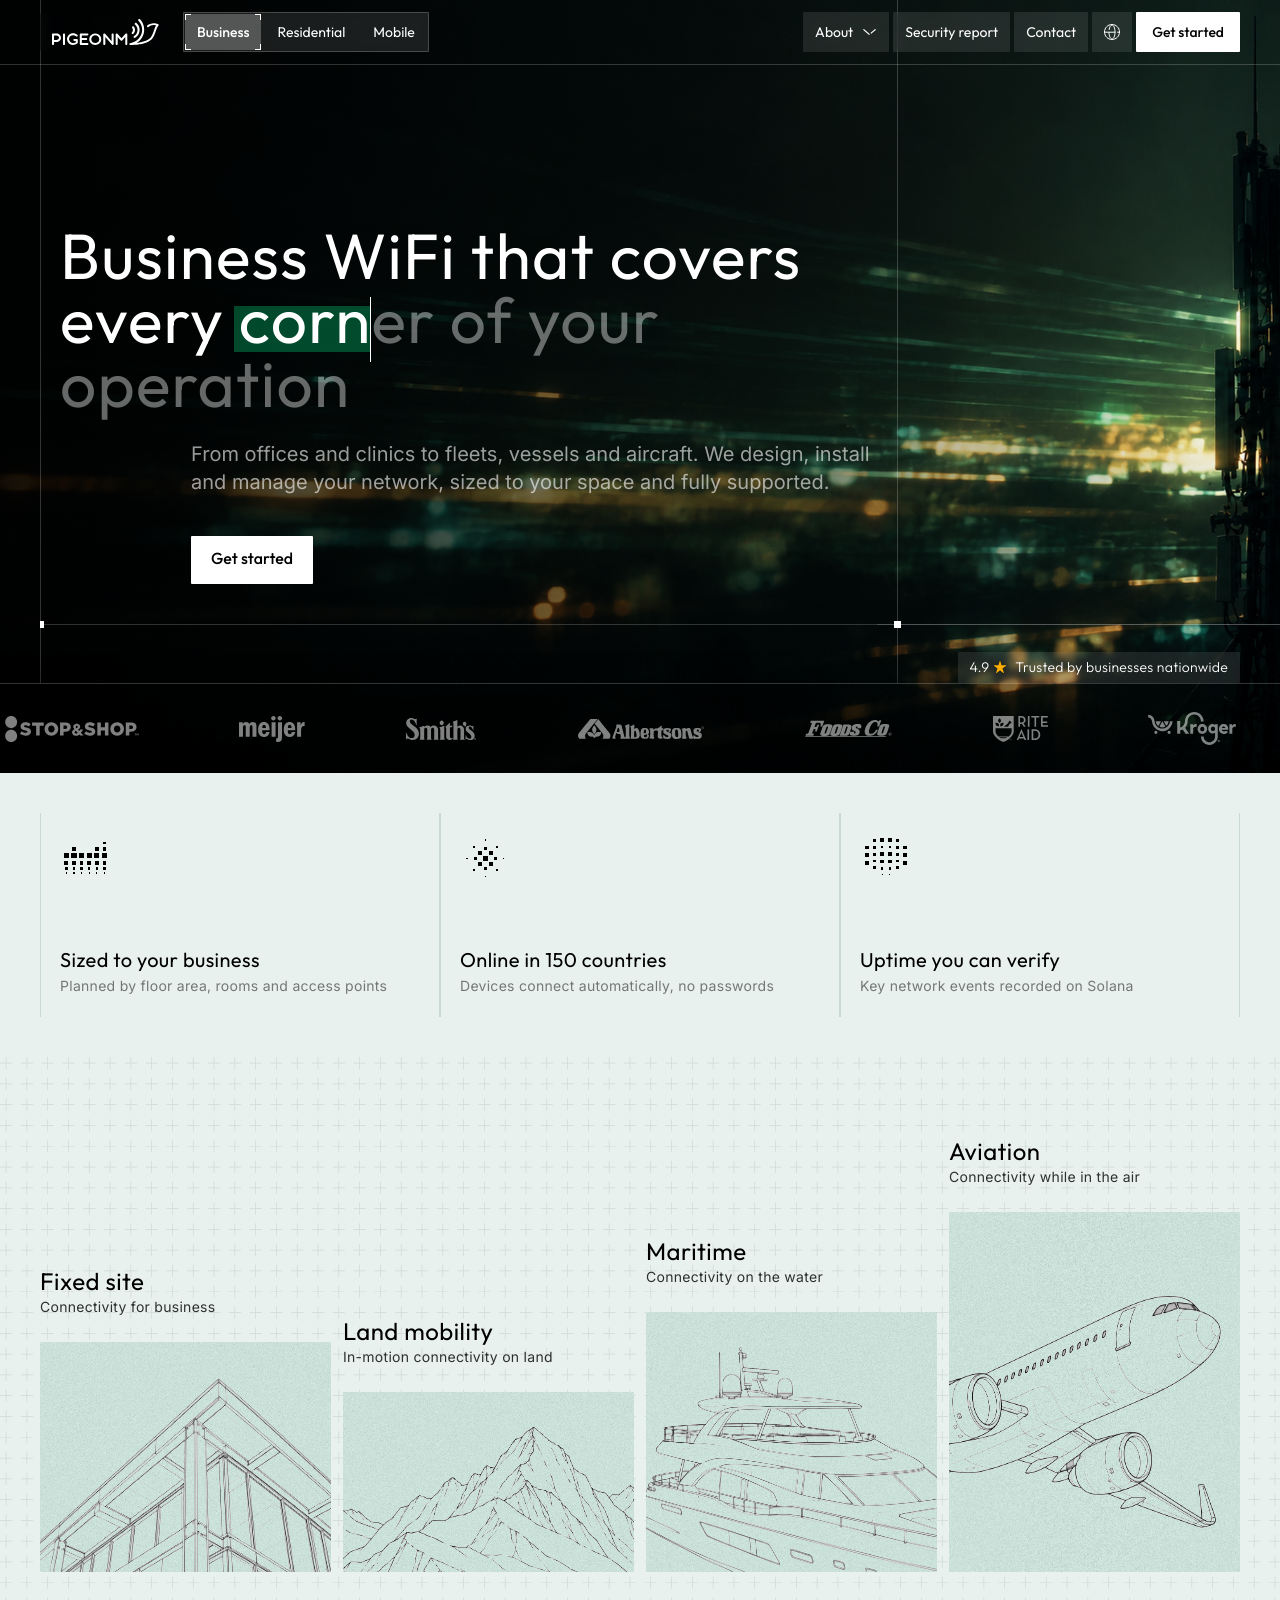
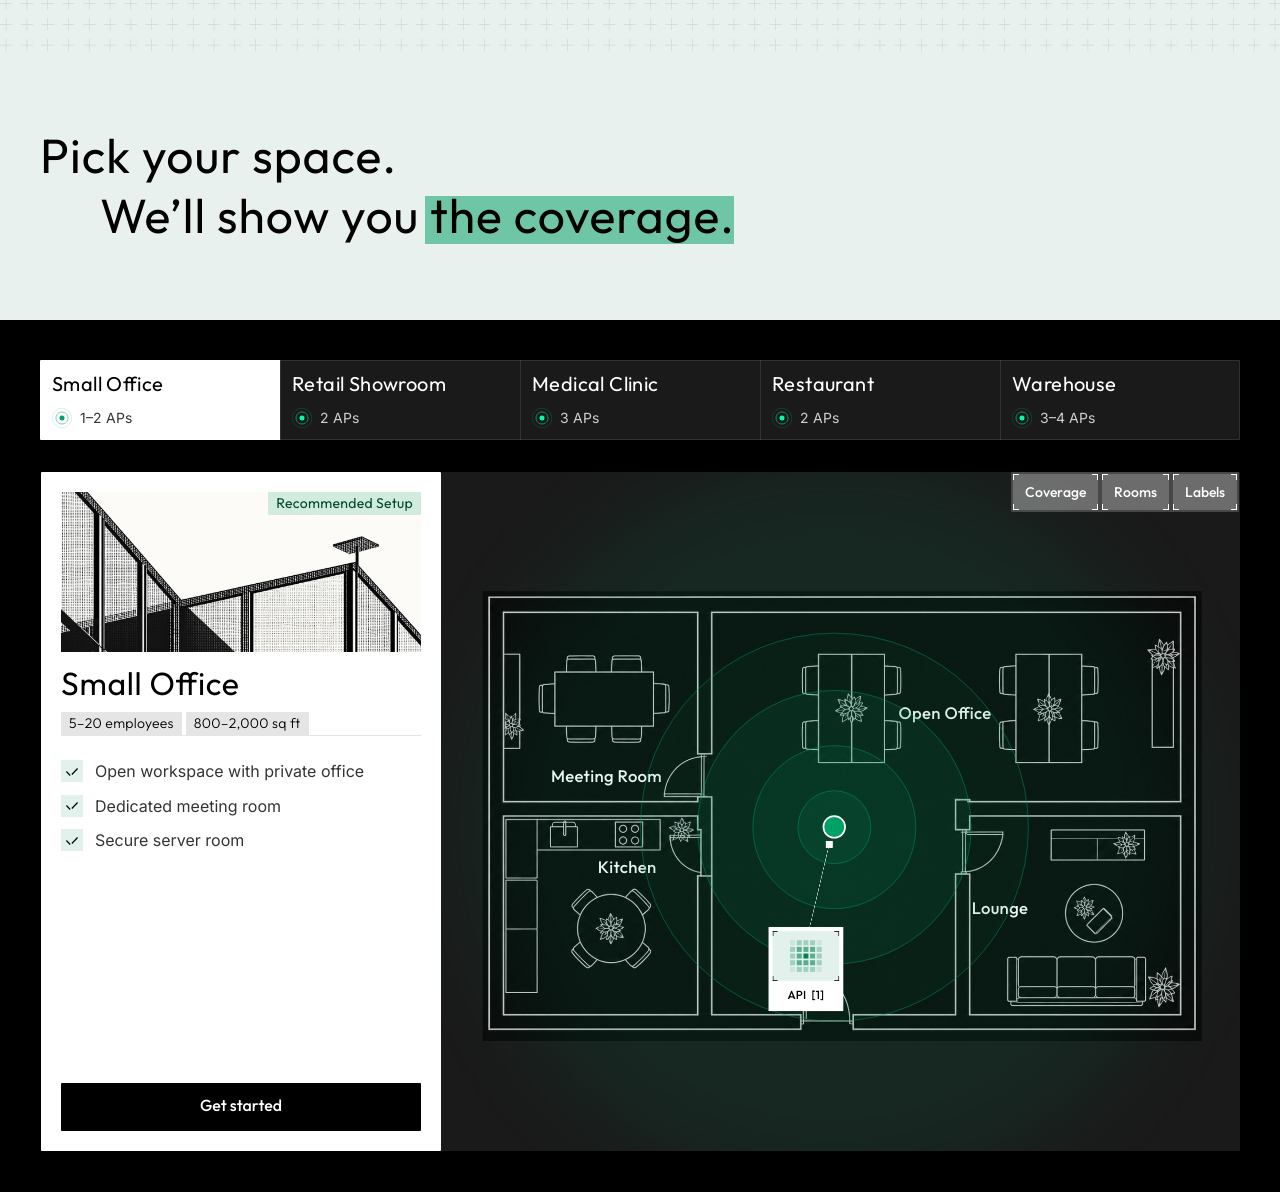
==== index.html @ e5ea6815 "Add cache-busting version to CSS and JS links Co-Authored-By: Claude Opus 5.5 <noreply@anthropic.com" ====
<!doctype html>
<html lang="en">
<head>
  <meta charset="utf-8">
  <meta name="viewport" content="width=1440">
  <title>PigeonM — Business WiFi</title>
  <link rel="preload" href="assets/fonts/outfit-latin.woff2" as="font" type="font/woff2" crossorigin>
  <link rel="preload" href="assets/fonts/inter-latin.woff2" as="font" type="font/woff2" crossorigin>
  <link rel="stylesheet" href="css/styles.css?v=c8af619">
</head>
<body>
<div class="page">

  <!-- ============ 1. HERO ============ -->
  <section class="hero" aria-label="Hero">
    <div class="hero__bg" aria-hidden="true">
      <img src="assets/images/hero-bg-1.png" alt="">
      <img src="assets/images/hero-bg-2.png" alt="">
    </div>

    <!-- decorative grid lines -->
    <img class="vline" src="assets/decor/line-vertical-683.svg" alt="" style="left:calc(100% - 382px);top:0;width:683px" aria-hidden="true">
    <img class="vline" src="assets/decor/line-vertical-683.svg" alt="" style="left:41px;top:0;width:683px" aria-hidden="true">
    <img class="hline" src="assets/decor/line-header-1440.svg" alt="" style="left:0;top:64px;width:100%" aria-hidden="true">
    <img class="hline" src="assets/decor/line-hero-993.svg" alt="" style="left:44px;top:624px;width:calc(100% - 447px)" aria-hidden="true">
    <img class="hline" src="assets/decor/line-hero-403.svg" alt="" style="right:0;top:624px;width:403px" aria-hidden="true">
    <span class="hero__dot" style="left:calc(100% - 386px);width:7px" aria-hidden="true"></span>
    <span class="hero__dot" style="left:40px;width:4px" aria-hidden="true"></span>

    <header class="header">
      <div class="header__left">
        <a class="brand" href="#" aria-label="PigeonM">
          <span class="brand__logo"><img src="assets/icons/logo-pigeonm.svg" alt="PigeonM"></span>
        </a>
        <nav class="segmented t-btn-14" aria-label="Audience">
          <a class="segmented__item is-active" href="#" aria-current="page">Business<span class="corners"><i></i><i></i><i></i><i></i></span></a>
          <a class="segmented__item" href="#">Residential<span class="corners"><i></i><i></i><i></i><i></i></span></a>
          <a class="segmented__item" href="#">Mobile<span class="corners"><i></i><i></i><i></i><i></i></span></a>
        </nav>
      </div>
      <div class="header__right">
        <button class="nav-btn nav-btn--about t-btn-14" type="button" aria-haspopup="true" aria-expanded="false">
          About
          <span class="icon-16 icon-chevron"><img src="assets/icons/chevron-down.svg" alt=""></span>
        </button>
        <a class="nav-btn t-btn-14" href="#">Security report</a>
        <a class="nav-btn t-btn-14" href="#">Contact</a>
        <button class="nav-btn nav-btn--icon" type="button" aria-label="Search">
          <span class="icon-search"><img src="assets/icons/search.svg" alt=""></span>
        </button>
        <a class="btn-white t-btn-14m" href="#">Get started</a>
      </div>
    </header>

    <div class="hero__content">
      <div class="hero__inner">
        <span class="hero__highlight" aria-hidden="true"></span>
        <h1 class="hero__title">Business WiFi that covers every corn<span>er of your operation</span></h1>
        <img class="vline" src="assets/decor/line-cursor-65.svg" alt="" style="left:311px;top:73px;width:65px" aria-hidden="true">
        <p class="hero__lead">From offices and clinics to fleets, vessels and aircraft. We design, install and manage your network, sized to your space and fully supported.</p>
        <a class="btn-white btn-white--lg t-btn-16m" href="#">Get started</a>
      </div>
    </div>

    <div class="trust">
      <img class="trust__bg" src="assets/images/hero-logos-bg.png" alt="" aria-hidden="true">
      <div class="trust__row">
        <div class="trust__chip t-label-14l">
          <div class="trust__rating">
            <span>4.9</span>
            <span class="trust__star"><img src="assets/icons/star.svg" alt="stars"></span>
          </div>
          <span>Trusted by businesses nationwide</span>
        </div>
      </div>
      <div class="logos" aria-label="Customers">
        <div class="logo" style="width:62.459px;height:40.79px"><img src="assets/logos/jewel-osco.svg" alt="Jewel-Osco"></div>
        <div class="logo" style="width:133.842px;height:25.494px"><img src="assets/logos/stop-and-shop.svg" alt="Stop &amp; Shop"></div>
        <div class="logo" style="width:65.646px;height:25.494px"><img src="assets/logos/meijer.svg" alt="Meijer"></div>
        <div class="logo logo--clip" style="width:72.02px;height:22.944px">
          <div class="logo__mask" style="left:0.3666px;top:0.2654px;width:71.262px;height:22.414px">
            <img src="assets/logos/smiths.svg" alt="Smith's" style="left:0.26px;top:0.26px;width:70.7418px;height:21.8924px">
          </div>
        </div>
        <div class="logo logo--clip" style="width:127.468px;height:20.395px">
          <div class="logo__mask" style="left:0.601px;top:0.3552px;width:126.595px;height:19.682px">
            <img src="assets/logos/albertsons.svg" alt="Albertsons" style="left:0.049px;top:0.122px;width:126.425px;height:19.5586px">
          </div>
        </div>
        <div class="logo" style="width:88.59px;height:19.12px"><img src="assets/logos/foodsco.svg" alt="Foods Co"></div>
        <div class="logo logo--clip" style="width:55.449px;height:26.768px">
          <div class="logo__mask" style="left:0.3992px;top:0.5247px;width:54.811px;height:25.719px">
            <img src="assets/logos/rite-aid.svg" alt="Rite Aid" style="left:0px;top:0px;width:54.8114px;height:25.7192px">
          </div>
        </div>
        <div class="logo" style="width:87.953px;height:33.142px"><img src="assets/logos/kroger.svg" alt="Kroger"></div>
        <div class="logo logo--clip" style="width:100.7px;height:24.219px">
          <div class="logo__mask" style="left:0.0705px;top:0.0751px;width:100.386px;height:24.07px">
            <img src="assets/logos/walmart.svg" alt="Walmart" style="left:0px;top:0px;width:100.386px;height:24.07px">
          </div>
        </div>
      </div>
    </div>
  </section>

  <!-- ============ 2. ADVANTAGES ============ -->
  <section class="advantages" aria-label="Advantages">
    <div class="advantages__row">
      <article class="advantage">
        <div class="dot-icon" aria-hidden="true">
          <i style="left:3.811px;top:20.325px;width:5.081px;height:5.081px"></i>
          <i style="left:4.446px;top:27.946px;width:3.811px;height:3.811px"></i>
          <i style="left:5.081px;top:34.297px;width:2.541px;height:2.541px"></i>
          <i style="left:5.716px;top:39.378px;width:1.27px;height:1.27px"></i>
          <i style="left:12.067px;top:13.973px;width:3.811px;height:3.811px"></i>
          <i style="left:11.432px;top:20.325px;width:5.081px;height:5.081px"></i>
          <i style="left:12.067px;top:27.946px;width:3.811px;height:3.811px"></i>
          <i style="left:12.702px;top:34.298px;width:2.541px;height:2.541px"></i>
          <i style="left:13.337px;top:39.379px;width:1.27px;height:1.27px"></i>
          <i style="left:19.054px;top:20.325px;width:5.081px;height:5.081px"></i>
          <i style="left:19.689px;top:27.946px;width:3.811px;height:3.811px"></i>
          <i style="left:20.324px;top:34.297px;width:2.541px;height:2.541px"></i>
          <i style="left:20.959px;top:39.378px;width:1.27px;height:1.27px"></i>
          <i style="left:26.675px;top:20.325px;width:5.081px;height:5.081px"></i>
          <i style="left:27.31px;top:27.946px;width:3.811px;height:3.811px"></i>
          <i style="left:27.945px;top:34.297px;width:2.541px;height:2.541px"></i>
          <i style="left:28.581px;top:39.378px;width:1.27px;height:1.27px"></i>
          <i style="left:34.932px;top:13.973px;width:3.811px;height:3.811px"></i>
          <i style="left:34.297px;top:20.325px;width:5.081px;height:5.081px"></i>
          <i style="left:34.932px;top:27.946px;width:3.811px;height:3.811px"></i>
          <i style="left:35.567px;top:34.298px;width:2.541px;height:2.541px"></i>
          <i style="left:36.202px;top:39.379px;width:1.27px;height:1.27px"></i>
          <i style="left:43.189px;top:8.892px;width:2.541px;height:2.541px"></i>
          <i style="left:42.554px;top:13.973px;width:3.811px;height:3.811px"></i>
          <i style="left:41.919px;top:20.325px;width:5.081px;height:5.081px"></i>
          <i style="left:42.554px;top:27.946px;width:3.811px;height:3.811px"></i>
          <i style="left:43.189px;top:34.297px;width:2.541px;height:2.541px"></i>
          <i style="left:43.824px;top:39.379px;width:1.27px;height:1.27px"></i>
        </div>
        <div class="advantage__text">
          <h3 class="t-h20">Sized to your business</h3>
          <p class="t-body-14">Planned by floor area, rooms and access points</p>
        </div>
      </article>
      <article class="advantage">
        <div class="dot-icon" aria-hidden="true">
          <i style="left:29.216px;top:17.784px;width:3.811px;height:3.811px"></i>
          <i style="left:29.216px;top:17.784px;width:3.811px;height:3.811px"></i>
          <i style="left:29.216px;top:29.216px;width:3.811px;height:3.811px"></i>
          <i style="left:17.784px;top:17.784px;width:3.811px;height:3.811px"></i>
          <i style="left:17.784px;top:29.216px;width:3.811px;height:3.811px"></i>
          <i style="left:12.703px;top:12.703px;width:2.541px;height:2.541px"></i>
          <i style="left:35.568px;top:12.703px;width:2.541px;height:2.541px"></i>
          <i style="left:35.568px;top:35.568px;width:2.541px;height:2.541px"></i>
          <i style="left:12.703px;top:35.568px;width:2.541px;height:2.541px"></i>
          <i style="left:24.77px;top:6.352px;width:1.27px;height:1.27px"></i>
          <i style="left:24.135px;top:13.973px;width:2.541px;height:2.541px"></i>
          <i style="left:22.865px;top:22.865px;width:5.081px;height:5.081px"></i>
          <i style="left:24.135px;top:34.298px;width:2.541px;height:2.541px"></i>
          <i style="left:24.77px;top:43.189px;width:1.27px;height:1.27px"></i>
          <i style="left:6.351px;top:24.77px;width:1.27px;height:1.27px"></i>
          <i style="left:13.973px;top:24.135px;width:2.541px;height:2.541px"></i>
          <i style="left:22.865px;top:22.865px;width:5.081px;height:5.081px"></i>
          <i style="left:34.297px;top:24.135px;width:2.541px;height:2.541px"></i>
          <i style="left:43.189px;top:24.77px;width:1.27px;height:1.27px"></i>
        </div>
        <div class="advantage__text">
          <h3 class="t-h20">Online in 150 countries</h3>
          <p class="t-body-14">Devices connect automatically, no passwords</p>
        </div>
      </article>
      <article class="advantage">
        <div class="dot-icon" aria-hidden="true">
          <i style="left:5.081px;top:12.703px;width:3.811px;height:3.811px"></i>
          <i style="left:5.081px;top:20.324px;width:3.811px;height:3.811px"></i>
          <i style="left:5.081px;top:27.946px;width:3.811px;height:3.811px"></i>
          <i style="left:43.189px;top:12.703px;width:3.811px;height:3.811px"></i>
          <i style="left:43.189px;top:20.324px;width:3.811px;height:3.811px"></i>
          <i style="left:43.189px;top:27.946px;width:3.811px;height:3.811px"></i>
          <i style="left:13.338px;top:6.351px;width:2.541px;height:2.541px"></i>
          <i style="left:12.703px;top:12.703px;width:3.811px;height:3.811px"></i>
          <i style="left:13.338px;top:20.324px;width:2.541px;height:2.541px"></i>
          <i style="left:13.338px;top:26.676px;width:2.541px;height:2.541px"></i>
          <i style="left:13.338px;top:33.027px;width:2.541px;height:2.541px"></i>
          <i style="left:36.203px;top:6.351px;width:2.541px;height:2.541px"></i>
          <i style="left:35.568px;top:12.703px;width:3.811px;height:3.811px"></i>
          <i style="left:36.203px;top:20.324px;width:2.541px;height:2.541px"></i>
          <i style="left:36.203px;top:26.676px;width:2.541px;height:2.541px"></i>
          <i style="left:36.203px;top:33.027px;width:2.541px;height:2.541px"></i>
          <i style="left:20.324px;top:5.081px;width:3.811px;height:3.811px"></i>
          <i style="left:20.959px;top:12.703px;width:2.541px;height:2.541px"></i>
          <i style="left:20.324px;top:19.054px;width:3.811px;height:3.811px"></i>
          <i style="left:20.324px;top:26.675px;width:3.811px;height:3.811px"></i>
          <i style="left:20.959px;top:34.297px;width:2.541px;height:2.541px"></i>
          <i style="left:21.58px;top:40.648px;width:1.3px;height:1.3px"></i>
          <i style="left:27.946px;top:5.081px;width:3.811px;height:3.811px"></i>
          <i style="left:28.581px;top:12.703px;width:2.541px;height:2.541px"></i>
          <i style="left:27.946px;top:19.054px;width:3.811px;height:3.811px"></i>
          <i style="left:27.946px;top:26.675px;width:3.811px;height:3.811px"></i>
          <i style="left:28.581px;top:34.297px;width:2.541px;height:2.541px"></i>
          <i style="left:29.201px;top:40.648px;width:1.3px;height:1.3px"></i>
        </div>
        <div class="advantage__text">
          <h3 class="t-h20">Uptime you can verify</h3>
          <p class="t-body-14">Key network events recorded on Solana</p>
        </div>
      </article>
    </div>
  </section>

  <!-- ============ 3. SEGMENTS ============ -->
  <section class="segments" aria-label="Segments">
    <img class="segments__grid" src="assets/decor/grid-union.svg" alt="" style="left:0" aria-hidden="true">
    <img class="segments__grid" src="assets/decor/grid-union.svg" alt="" style="left:853px" aria-hidden="true">
    <img class="segments__grid" src="assets/decor/grid-union.svg" alt="" style="left:1706px" aria-hidden="true">
    <img class="segments__grid" src="assets/decor/grid-union.svg" alt="" style="left:2559px" aria-hidden="true">

    <article class="segment">
      <div class="segment__text">
        <h3 class="t-h24">Fixed site</h3>
        <p class="t-body-14">Connectivity for business</p>
      </div>
      <div class="segment__media" style="height:230px">
        <img class="segment__noise" src="assets/images/card-noise.png" alt="">
        <div class="segment__art"><img src="assets/images/segment-fixed-site.png" alt="Office building" style="left:0;top:14.4%;width:100%;height:104.67%"></div>
      </div>
    </article>
    <article class="segment">
      <div class="segment__text">
        <h3 class="t-h24">Land mobility</h3>
        <p class="t-body-14">In-motion connectivity on land</p>
      </div>
      <div class="segment__media" style="height:180px">
        <img class="segment__noise" src="assets/images/card-noise.png" alt="">
        <div class="segment__art"><img src="assets/images/segment-land-mobility.png" alt="Mountains" style="left:-43.17%;top:-14.17%;width:158.05%;height:211.39%"></div>
      </div>
    </article>
    <article class="segment">
      <div class="segment__text">
        <h3 class="t-h24">Maritime</h3>
        <p class="t-body-14">Connectivity on the water</p>
      </div>
      <div class="segment__media" style="height:260px">
        <img class="segment__noise" src="assets/images/card-noise.png" alt="">
        <div class="segment__art"><img src="assets/images/segment-maritime.png" alt="Yacht" style="inset:0;width:100%;height:100%;object-position:bottom"></div>
      </div>
    </article>
    <article class="segment">
      <div class="segment__text">
        <h3 class="t-h24">Aviation</h3>
        <p class="t-body-14">Connectivity while in the air</p>
      </div>
      <div class="segment__media" style="height:360px">
        <img class="segment__noise" src="assets/images/card-noise.png" alt="">
        <div class="segment__art"><img src="assets/images/segment-aviation.png" alt="Airplane" style="left:-95.64%;top:4.67%;width:190.59%;height:90.66%"></div>
      </div>
    </article>
  </section>

  <!-- ============ 4. INTRO ============ -->
  <section class="intro">
    <div class="intro__inner">
      <h2 class="t-h48 intro__line">Pick your space.</h2>
      <div class="intro__sub">
        <span class="intro__highlight" aria-hidden="true"></span>
        <p class="t-h48 intro__line">We’ll show you the coverage.</p>
      </div>
    </div>
  </section>

  <!-- ============ 5. COVERAGE ============ -->
  <section class="coverage" aria-label="Coverage planner">
    <div class="tabs" role="tablist">
      <button class="tab is-active" role="tab" aria-selected="true" type="button">
        <span class="tab__title t-h20">Small Office</span>
        <span class="tab__meta">
          <img class="ind-active" src="assets/icons/coverage-indicator-active.svg" alt="">
          <img class="ind-default" src="assets/icons/coverage-indicator.svg" alt="">
          <span class="tab__count">1–2 APs</span>
        </span>
      </button>
      <button class="tab" role="tab" aria-selected="false" type="button">
        <span class="tab__title t-h20">Retail Showroom</span>
        <span class="tab__meta">
          <img class="ind-active" src="assets/icons/coverage-indicator-active.svg" alt="">
          <img class="ind-default" src="assets/icons/coverage-indicator.svg" alt="">
          <span class="tab__count">2 APs</span>
        </span>
      </button>
      <button class="tab" role="tab" aria-selected="false" type="button">
        <span class="tab__title t-h20">Medical Clinic</span>
        <span class="tab__meta">
          <img class="ind-active" src="assets/icons/coverage-indicator-active.svg" alt="">
          <img class="ind-default" src="assets/icons/coverage-indicator.svg" alt="">
          <span class="tab__count">3 APs</span>
        </span>
      </button>
      <button class="tab" role="tab" aria-selected="false" type="button">
        <span class="tab__title t-h20">Restaurant</span>
        <span class="tab__meta">
          <img class="ind-active" src="assets/icons/coverage-indicator-active.svg" alt="">
          <img class="ind-default" src="assets/icons/coverage-indicator.svg" alt="">
          <span class="tab__count">2 APs</span>
        </span>
      </button>
      <button class="tab" role="tab" aria-selected="false" type="button">
        <span class="tab__title t-h20">Warehouse</span>
        <span class="tab__meta">
          <img class="ind-active" src="assets/icons/coverage-indicator-active.svg" alt="">
          <img class="ind-default" src="assets/icons/coverage-indicator.svg" alt="">
          <span class="tab__count">3–4 APs</span>
        </span>
      </button>
    </div>

    <div class="stage">
      <aside class="setup">
        <div class="setup__image">
          <img src="assets/images/office-setup.png" alt="Office access point">
          <span class="setup__badge t-label-14">Recommended Setup</span>
        </div>
        <div class="setup__body">
          <div class="setup__head">
            <h3 class="t-h32" data-setup-title>Small Office</h3>
            <div class="setup__tags">
              <span class="setup__tag t-label-14l">5–20 employees</span>
              <span class="setup__tag t-label-14l">800–2,000 sq ft</span>
            </div>
          </div>
          <ul class="setup__features">
            <li class="setup__feature">
              <span class="feature-icon"><span class="icon-16 icon-check"><img src="assets/icons/check.svg" alt=""></span></span>
              <p class="t-body-16">Open workspace with private office</p>
            </li>
            <li class="setup__feature">
              <span class="feature-icon"><span class="icon-16 icon-check"><img src="assets/icons/check.svg" alt=""></span></span>
              <p class="t-body-16">Dedicated meeting room</p>
            </li>
            <li class="setup__feature">
              <span class="feature-icon"><span class="icon-16 icon-check"><img src="assets/icons/check.svg" alt=""></span></span>
              <p class="t-body-16">Secure server room</p>
            </li>
          </ul>
        </div>
        <a class="btn-black t-btn-16m" href="#">Get started</a>
      </aside>

      <div class="plan" data-plan>
        <div class="plan__canvas">
          <div class="plan__image"><img src="assets/images/floor-plan.png" alt="Office floor plan"></div>
          <p class="plan__label" style="left:637px;top:446px">Lounge</p>
          <p class="plan__label" style="left:549px;top:212px">Open Office</p>
          <p class="plan__label" style="left:132px;top:287px">Meeting Room</p>
          <p class="plan__label" style="left:188px;top:396px">Kitchen</p>
          <img class="plan__rings" src="assets/decor/coverage-rings.svg" alt="" aria-hidden="true">
          <div class="signal__line" aria-hidden="true"><div><img src="assets/decor/signal-line.svg" alt=""></div></div>
          <span class="signal__end" aria-hidden="true"></span>
          <div class="ap">
            <div class="ap__icon" aria-hidden="true">
              <span class="corners"><i></i><i></i><i></i><i></i></span>
              <div class="ap__grid">
                <i style="left:37px;top:27px"></i>
                <i style="left:29px;top:27px;opacity:0.6"></i>
                <i style="left:45px;top:27px;opacity:0.6"></i>
                <i style="left:53px;top:27px;opacity:0.3"></i>
                <i style="left:21px;top:27px;opacity:0.3"></i>
                <i style="left:45px;top:35px;opacity:0.6"></i>
                <i style="left:53px;top:35px;opacity:0.3"></i>
                <i style="left:21px;top:35px;opacity:0.3"></i>
                <i style="left:53px;top:43px;opacity:0.1"></i>
                <i style="left:21px;top:43px;opacity:0.1"></i>
                <i style="left:29px;top:35px;opacity:0.6"></i>
                <i style="left:37px;top:19px;opacity:0.6"></i>
                <i style="left:37px;top:11px;opacity:0.3"></i>
                <i style="left:37px;top:43px;opacity:0.3"></i>
                <i style="left:45px;top:19px;opacity:0.6"></i>
                <i style="left:53px;top:19px;opacity:0.3"></i>
                <i style="left:21px;top:19px;opacity:0.3"></i>
                <i style="left:53px;top:11px;opacity:0.1"></i>
                <i style="left:21px;top:11px;opacity:0.1"></i>
                <i style="left:45px;top:11px;opacity:0.3"></i>
                <i style="left:45px;top:43px;opacity:0.3"></i>
                <i style="left:29px;top:19px;opacity:0.6"></i>
                <i style="left:29px;top:11px;opacity:0.3"></i>
                <i style="left:29px;top:43px;opacity:0.3"></i>
                <i style="left:37px;top:35px;opacity:0.6"></i>
              </div>
            </div>
            <p class="ap__label t-label-14m">API  [1]</p>
          </div>
        </div>

        <div class="legend t-btn-14m">
          <button class="legend__item" type="button" aria-pressed="true" data-layer="coverage">Coverage<span class="corners"><i></i><i></i><i></i><i></i></span></button>
          <button class="legend__item" type="button" aria-pressed="true" data-layer="rooms">Rooms<span class="corners"><i></i><i></i><i></i><i></i></span></button>
          <button class="legend__item" type="button" aria-pressed="true" data-layer="labels">Labels<span class="corners"><i></i><i></i><i></i><i></i></span></button>
        </div>
      </div>

    </div>
  </section>

</div>
<script src="js/main.js?v=c8af619"></script>
</body>
</html>
---- css/styles.css ----
/* PigeonM — Business landing (Figma: PigeonM / Concept 2, node 112:7429) */

@font-face {
  font-family: "Outfit";
  font-style: normal;
  font-weight: 100 900;
  font-display: swap;
  src: url("../assets/fonts/outfit-latin-ext.woff2") format("woff2");
  unicode-range: U+0100-02BA, U+02BD-02C5, U+02C7-02CC, U+02CE-02D7, U+02DD-02FF, U+0304, U+0308, U+0329, U+1D00-1DBF, U+1E00-1E9F, U+1EF2-1EFF, U+2020, U+20A0-20AB, U+20AD-20C4, U+2113, U+2C60-2C7F, U+A720-A7FF;
}
@font-face {
  font-family: "Outfit";
  font-style: normal;
  font-weight: 100 900;
  font-display: swap;
  src: url("../assets/fonts/outfit-latin.woff2") format("woff2");
  unicode-range: U+0000-00FF, U+0131, U+0152-0153, U+02BB-02BC, U+02C6, U+02DA, U+02DC, U+0304, U+0308, U+0329, U+2000-206F, U+20AC, U+2122, U+2191, U+2193, U+2212, U+2215, U+FEFF, U+FFFD;
}
@font-face {
  font-family: "Inter";
  font-style: normal;
  font-weight: 100 900;
  font-display: swap;
  src: url("../assets/fonts/inter-latin-ext.woff2") format("woff2");
  unicode-range: U+0100-02BA, U+02BD-02C5, U+02C7-02CC, U+02CE-02D7, U+02DD-02FF, U+0304, U+0308, U+0329, U+1D00-1DBF, U+1E00-1E9F, U+1EF2-1EFF, U+2020, U+20A0-20AB, U+20AD-20C4, U+2113, U+2C60-2C7F, U+A720-A7FF;
}
@font-face {
  font-family: "Inter";
  font-style: normal;
  font-weight: 100 900;
  font-display: swap;
  src: url("../assets/fonts/inter-latin.woff2") format("woff2");
  unicode-range: U+0000-00FF, U+0131, U+0152-0153, U+02BB-02BC, U+02C6, U+02DA, U+02DC, U+0304, U+0308, U+0329, U+2000-206F, U+20AC, U+2122, U+2191, U+2193, U+2212, U+2215, U+FEFF, U+FFFD;
}

/* ---------- Tokens (values from Figma) ---------- */
:root {
  --font-display: "Outfit", sans-serif;
  --font-body: "Inter", sans-serif;

  --color-black: #000000;
  --color-white: #ffffff;
  --color-page: #e8f1ee;
  --color-mint: #6fc6a7;
  --color-mint-soft: #e2f1eb;
  --color-green: #008254;
  --color-green-dark: #00472e;
  --color-divider: #cbd9d3;

  --white-10: rgba(255, 255, 255, 0.1);
  --white-20: rgba(255, 255, 255, 0.2);
  --white-25: rgba(255, 255, 255, 0.25);
  --white-40: rgba(255, 255, 255, 0.4);
  --white-60: rgba(255, 255, 255, 0.6);
  --white-80: rgba(255, 255, 255, 0.8);
  --black-10: rgba(0, 0, 0, 0.1);
  --black-80: rgba(0, 0, 0, 0.8);

  --page-width: 1440px; /* design width */
  --page-min-width: 1280px;
}

/* ---------- Base ---------- */
*,
*::before,
*::after {
  box-sizing: border-box;
}
html,
body {
  margin: 0;
  padding: 0;
}
body {
  min-width: var(--page-min-width);
  background: var(--color-page);
  color: var(--color-black);
  font-family: var(--font-body);
  -webkit-font-smoothing: antialiased;
  -moz-osx-font-smoothing: grayscale;
  text-rendering: geometricPrecision;
  /* Figma keeps standard ligatures even with letter-spacing; browsers drop them unless forced */
  font-feature-settings: "liga" 1, "calt" 1;
}
button {
  font-feature-settings: inherit;
}
p,
h1,
h2,
h3 {
  margin: 0;
  font-weight: inherit;
  font-size: inherit;
}
img {
  display: block;
  max-width: none;
}
button {
  font: inherit;
  color: inherit;
  background: none;
  border: 0;
  padding: 0;
  margin: 0;
  cursor: pointer;
}
a {
  color: inherit;
  text-decoration: none;
}

.page {
  position: relative;
  width: 100%;
  background: var(--color-page);
  overflow: hidden;
}

/* ---------- Typography helpers ---------- */
.t-btn-14 { font-family: var(--font-display); font-weight: 400; font-size: 14px; line-height: 1.2; }
.t-btn-14m { font-family: var(--font-display); font-weight: 500; font-size: 14px; line-height: 1.2; }
.t-btn-16m { font-family: var(--font-display); font-weight: 500; font-size: 16px; line-height: 1.2; }
.t-label-14l { font-family: var(--font-display); font-weight: 300; font-size: 14px; line-height: 1.1; letter-spacing: 0.28px; }
.t-label-14 { font-family: var(--font-display); font-weight: 400; font-size: 14px; line-height: 1.1; letter-spacing: 0.28px; }
.t-label-14m { font-family: var(--font-display); font-weight: 500; font-size: 14px; line-height: 1.1; letter-spacing: 0.28px; }
.t-h20 { font-family: var(--font-display); font-weight: 400; font-size: 20px; line-height: 1.2; letter-spacing: 0.4px; }
.t-h24 { font-family: var(--font-display); font-weight: 400; font-size: 24px; line-height: 1.2; letter-spacing: 0.48px; }
.t-h32 { font-family: var(--font-display); font-weight: 400; font-size: 32px; line-height: 1; letter-spacing: 0.64px; }
.t-h48 { font-family: var(--font-display); font-weight: 400; font-size: 48px; line-height: 1; letter-spacing: 0.96px; }
.t-body-14 { font-family: var(--font-body); font-weight: 400; font-size: 14px; line-height: 1.4; letter-spacing: 0.28px; }
.t-body-16 { font-family: var(--font-body); font-weight: 400; font-size: 16px; line-height: 1.4; }

/* ---------- Corner markers (bracket corners) ---------- */
.corners {
  position: absolute;
  inset: 0;
  pointer-events: none;
}
.corners i {
  position: absolute;
  width: 6px;
  height: 6px;
  border: 0 solid currentColor;
}
.corners i:nth-child(1) { top: 0; left: 0; border-top-width: 1.275px; border-left-width: 1.275px; }
.corners i:nth-child(2) { top: 0; right: 0; border-top-width: 1.275px; border-right-width: 1.275px; }
.corners i:nth-child(3) { bottom: 0; left: 0; border-bottom-width: 1.275px; border-left-width: 1.275px; }
.corners i:nth-child(4) { bottom: 0; right: 0; border-bottom-width: 1.275px; border-right-width: 1.275px; }

/* Thin 1px line rendered from an SVG asset, rotated 90° to become vertical */
.vline {
  position: absolute;
  height: 1px;
  transform-origin: 0 0;
  transform: rotate(90deg);
}
.hline {
  position: absolute;
  height: 1px;
}

/* ============================================================
   1. HERO  (Hero Background, 1440 × 773)
   ============================================================ */
.hero {
  position: relative;
  height: 773px;
  overflow: hidden;
  color: var(--color-white);
}
.hero__bg {
  position: absolute;
  inset: 0;
  pointer-events: none;
}
.hero__bg img {
  position: absolute;
  inset: 0;
  width: 100%;
  height: 100%;
  object-fit: cover;
}
.hero__bg::after {
  content: "";
  position: absolute;
  inset: 0;
  background: linear-gradient(to left, rgba(0, 0, 0, 0), rgba(0, 0, 0, 0.9));
}
.hero__dot {
  position: absolute;
  top: 621px;
  height: 7px;
  background: var(--color-white);
}

/* Header */
.header {
  position: absolute;
  top: 0;
  left: 0;
  z-index: 2;
  width: 100%;
  display: flex;
  align-items: center;
  justify-content: space-between;
  padding: 12px 40px;
}
.header__left,
.header__right {
  display: flex;
  align-items: center;
}
.header__left { gap: 12px; }
.header__right { gap: 4px; }

.brand {
  display: flex;
  align-items: center;
  justify-content: center;
  height: 40px;
  padding: 0 12px;
  border-radius: 2px;
  backdrop-filter: blur(5px);
  -webkit-backdrop-filter: blur(5px);
}
.brand__logo {
  position: relative;
  width: 107px;
  height: 27px;
  overflow: hidden;
}
.brand__logo img {
  position: absolute;
  top: 0;
  left: 0;
  width: 107px;
  height: 26.8534px;
}

.segmented {
  display: flex;
  align-items: center;
  gap: 4px;
  height: 40px;
  padding: 2px;
  border-radius: 1px;
  background: var(--white-10);
  box-shadow: inset 0 0 0 1px var(--white-20);
  backdrop-filter: blur(5px);
  -webkit-backdrop-filter: blur(5px);
}
.segmented__item {
  position: relative;
  display: flex;
  align-items: center;
  justify-content: center;
  height: 100%;
  padding: 8px 12px;
  color: var(--color-white);
  text-align: center;
  white-space: nowrap;
  font-weight: 400;
}
.segmented__item.is-active {
  background: var(--white-25);
  font-weight: 500;
}
.segmented__item .corners { display: none; color: var(--color-white); }
.segmented__item.is-active .corners { display: block; }

.nav-btn {
  display: flex;
  align-items: center;
  justify-content: center;
  gap: 8px;
  height: 40px;
  padding: 12px;
  border-radius: 1px;
  background: var(--white-10);
  color: var(--color-white);
  white-space: nowrap;
  text-align: center;
  backdrop-filter: blur(5px);
  -webkit-backdrop-filter: blur(5px);
}
.nav-btn--about { padding: 0 12px; }
.nav-btn--icon { width: 40px; }

.icon-16 {
  position: relative;
  flex-shrink: 0;
  width: 16px;
  height: 16px;
}
.icon-16 img { position: absolute; }
.icon-chevron img { left: 1.558px; top: 4.558px; width: 12.8839px; height: 6.88388px; }

.icon-search {
  position: relative;
  flex-shrink: 0;
  width: 24px;
  height: 24px;
}
.icon-search img {
  position: absolute;
  left: 4px;
  top: 4px;
  width: 16px;
  height: 16px;
}

.btn-white {
  display: flex;
  align-items: center;
  justify-content: center;
  height: 40px;
  padding: 18px 16px;
  border-radius: 1px;
  background: var(--color-white);
  color: var(--color-black);
  white-space: nowrap;
}

/* Hero content */
.hero__content {
  position: absolute;
  top: 184px;
  left: 0;
  width: 100%;
  padding: 40px 60px;
}
.hero__inner {
  position: relative;
  height: 360px;
}
.hero__highlight {
  position: absolute;
  left: 174px;
  top: 82px;
  width: 136px;
  height: 46px;
  background: var(--color-mint);
  mix-blend-mode: hard-light;
  opacity: 0.5;
}
.hero__title {
  position: absolute;
  top: 0;
  left: 0;
  width: 768px;
  font-family: var(--font-display);
  font-weight: 400;
  font-size: 64px;
  line-height: 1;
  letter-spacing: 1.28px;
  color: var(--color-white);
}
.hero__title span { color: var(--white-40); }
.hero__lead {
  position: absolute;
  left: 131px;
  top: 216px;
  width: 705px;
  font-family: var(--font-body);
  font-weight: 400;
  font-size: 20px;
  line-height: 1.4;
  color: var(--white-60);
}
.btn-white--lg {
  position: absolute;
  left: 131px;
  top: 312px;
  height: 48px;
  padding: 20px;
}

/* Hero trust bar + logo strip */
.trust {
  position: absolute;
  top: 652px;
  left: 0;
  width: 100%;
  display: flex;
  flex-direction: column;
  align-items: flex-end;
  overflow: hidden;
}
.trust__bg {
  position: absolute;
  inset: 0;
  width: 100%;
  height: 100%;
  object-fit: cover;
  pointer-events: none;
}
.trust__row {
  position: relative;
  display: flex;
  flex-direction: column;
  align-items: flex-end;
  width: 100%;
  padding: 0 40px;
}
.trust__chip {
  display: flex;
  align-items: center;
  gap: 8px;
  padding: 8px 12px;
  border-radius: 1px;
  background: var(--white-10);
  color: var(--color-white);
  white-space: nowrap;
  backdrop-filter: blur(2px);
  -webkit-backdrop-filter: blur(2px);
}
.trust__rating {
  display: flex;
  align-items: center;
  gap: 4px;
}
.trust__star {
  position: relative;
  width: 14px;
  height: 14px;
}
.trust__star img {
  position: absolute;
  left: 0.9716px;
  top: 0.6776px;
  width: 12.0568px;
  height: 11.4964px;
}
.logos {
  position: relative;
  display: flex;
  align-items: center;
  justify-content: center;
  gap: 100px;
  width: 100%;
  height: 90px;
  padding: 24px 0;
  border-top: 1px solid var(--white-20);
}
.logo {
  position: relative;
  flex-shrink: 0;
}
.logo > img {
  position: absolute;
  inset: 0;
  width: 100%;
  height: 100%;
}
.logo--clip {
  overflow: hidden;
  opacity: 0.5;
}
.logo__mask {
  /* Figma clip-path group: rectangular mask, rendered as a clipping box */
  position: absolute;
  overflow: hidden;
}
.logo__mask img {
  position: absolute;
}

/* ============================================================
   2. ADVANTAGES  (1440 × 284)
   ============================================================ */
.advantages {
  display: flex;
  justify-content: center;
  align-items: flex-start;
  height: 284px;
  padding: 40px 0;
}
.advantages__row {
  display: flex;
  align-items: center;
  flex: 1 0 0;
  padding: 0 40px;
}
.advantage {
  display: flex;
  flex-direction: column;
  justify-content: center;
  align-items: flex-start;
  gap: 66px;
  flex: 1 0 0;
  min-width: 0;
  padding: 20px;
  box-shadow: inset 1px 0 0 var(--color-divider), inset -1px 0 0 var(--color-divider);
}
.dot-icon {
  position: relative;
  width: 50px;
  height: 50px;
  flex-shrink: 0;
}
.dot-icon i {
  position: absolute;
  background: var(--color-black);
}
.advantage__text {
  display: flex;
  flex-direction: column;
  gap: 4px;
  width: 100%;
}
.advantage__text .t-body-14 { opacity: 0.5; }

/* ============================================================
   3. SEGMENTS  (1440 × 595)
   ============================================================ */
.segments {
  position: relative;
  display: flex;
  align-items: flex-end;
  justify-content: center;
  gap: 12px;
  height: 595px;
  padding: 80px 40px;
  overflow: hidden;
}
.segments__grid {
  position: absolute;
  top: 0;
  width: 844px;
  height: 615px;
  pointer-events: none;
}
.segment {
  position: relative;
  display: flex;
  flex-direction: column;
  align-items: flex-start;
  gap: 24px;
  flex: 1 0 0;
  min-width: 0;
  border-radius: 1px;
}
.segment__text {
  display: flex;
  flex-direction: column;
  gap: 2px;
  width: 100%;
}
.segment__text .t-body-14 { opacity: 0.8; }
.segment__media {
  position: relative;
  width: 100%;
  border-radius: 1px;
  overflow: hidden;
  background:
    linear-gradient(90deg, rgba(0, 161, 103, 0.1) 0%, rgba(0, 161, 103, 0.1) 100%),
    linear-gradient(90deg, rgb(232, 241, 238) 0%, rgb(232, 241, 238) 100%);
}
.segment__noise {
  position: absolute;
  inset: 0;
  width: 100%;
  height: 100%;
  object-fit: cover;
  opacity: 0.15;
}
.segment__art {
  position: absolute;
  inset: 0;
  overflow: hidden;
  mix-blend-mode: darken;
}
.segment__art img { position: absolute; }

/* ============================================================
   4. INTRO  (1440 × 268)
   ============================================================ */
.intro {
  display: flex;
  flex-direction: column;
  align-items: center;
  height: 268px;
  padding: 80px 40px;
}
.intro__inner {
  display: flex;
  flex-direction: column;
  gap: 12px;
  width: 100%;
}
.intro__line {
  height: 48px;
}
.intro__sub {
  position: relative;
  display: flex;
  align-items: center;
  justify-content: center;
  gap: 10px;
  padding: 0 60px;
  width: 100%;
}
.intro__highlight {
  position: absolute;
  left: 385px;
  top: 4px;
  width: 309px;
  height: 48px;
  background: var(--color-mint);
}
.intro__sub .intro__line {
  position: relative;
  flex: 1 0 0;
  min-width: 0;
}

/* ============================================================
   5. COVERAGE  (1440 × 872)
   ============================================================ */
.coverage {
  display: flex;
  flex-direction: column;
  align-items: center;
  gap: 32px;
  height: 872px;
  padding: 40px;
  background: var(--color-black);
}
.tabs {
  position: relative;
  display: flex;
  align-items: flex-start;
  width: 100%;
  overflow: hidden;
  border-radius: 1px;
  background: var(--white-10);
}
.tabs::after {
  content: "";
  position: absolute;
  inset: 0;
  border: 1px solid var(--white-10);
  pointer-events: none;
}
.tab {
  display: flex;
  flex-direction: column;
  align-items: flex-start;
  gap: 12px;
  flex: 1 0 0;
  min-width: 0;
  padding: 12px;
  text-align: left;
  color: var(--color-white);
}
.tab + .tab { box-shadow: inset 1px 0 0 var(--white-10); }
.tab.is-active {
  background: var(--color-white);
  color: var(--color-black);
}
.tab__title { white-space: nowrap; }
.tab__meta {
  display: flex;
  align-items: center;
  gap: 8px;
  width: 100%;
}
.tab__meta img { width: 20px; height: 20px; flex-shrink: 0; }
.tab__count {
  font-family: var(--font-body);
  font-weight: 400;
  font-size: 14px;
  line-height: 1.4;
  white-space: nowrap;
  color: var(--white-80);
}
.tab.is-active .tab__count { color: var(--black-80); }
.tab .ind-active { display: none; }
.tab.is-active .ind-active { display: block; }
.tab.is-active .ind-default { display: none; }

.stage {
  position: relative;
  width: 100%;
  height: 680px;
  overflow: hidden;
  border-radius: 1px;
}

/* Recommended setup card */
.setup {
  position: absolute;
  top: 0;
  bottom: 1px;
  left: 1px;
  width: 400px;
  display: flex;
  flex-direction: column;
  align-items: flex-start;
  gap: 16px;
  padding: 20px;
  border-radius: 1px;
  background: var(--color-white);
}
.setup__image {
  position: relative;
  flex-shrink: 0;
  width: 100%;
  height: 160px;
  overflow: hidden;
}
.setup__image > img {
  position: absolute;
  inset: 0;
  width: 100%;
  height: 100%;
  object-fit: cover;
}
.setup__badge {
  position: absolute;
  top: 0;
  right: 0;
  display: flex;
  align-items: center;
  justify-content: center;
  padding: 4px 8px;
  border-radius: 1px;
  background: rgba(111, 198, 167, 0.3);
  color: var(--color-green-dark);
  white-space: nowrap;
  backdrop-filter: blur(5px);
  -webkit-backdrop-filter: blur(5px);
}
.setup__body {
  display: flex;
  flex-direction: column;
  gap: 24px;
  flex: 1 0 0;
  min-height: 0;
  width: 100%;
}
.setup__head {
  display: flex;
  flex-direction: column;
  gap: 12px;
  width: 100%;
}
.setup__tags {
  display: flex;
  flex-wrap: wrap;
  align-content: flex-start;
  gap: 4px;
  width: 100%;
  border-bottom: 1px solid var(--black-10);
}
.setup__tag {
  display: flex;
  align-items: center;
  justify-content: center;
  padding: 4px 8px;
  border-radius: 1px 1px 0 0;
  background: var(--black-10);
  white-space: nowrap;
}
.setup__features {
  display: flex;
  flex-direction: column;
  gap: 12px;
  width: 100%;
  margin: 0;
  padding: 0;
  list-style: none;
}
.setup__feature {
  display: flex;
  align-items: flex-start;
  gap: 12px;
  width: 100%;
}
.setup__feature p {
  flex: 1 0 0;
  min-width: 0;
  color: var(--black-80);
}
.feature-icon {
  display: flex;
  align-items: center;
  justify-content: center;
  flex-shrink: 0;
  width: 22px;
  height: 22px;
  background: var(--color-mint-soft);
}
.icon-check img { left: 1.844px; top: 4.558px; width: 12.5982px; height: 7.88388px; }
.btn-black {
  display: flex;
  align-items: center;
  justify-content: center;
  flex-shrink: 0;
  width: 100%;
  height: 48px;
  padding: 20px;
  border-radius: 1px;
  background: var(--color-black);
  color: var(--color-white);
  white-space: nowrap;
}

/* Floor plan illustration */
.plan {
  position: absolute;
  top: 0;
  left: 401px;
  right: 0;
  height: 679px;
  overflow: hidden;
  background: var(--white-10);
}
/* 959 × 679 drawing from the design, kept centered as the map widens */
.plan__canvas {
  position: absolute;
  top: 0;
  left: 50%;
  width: 959px;
  height: 679px;
  margin-left: -479.5px;
  transform-origin: 50% 50%;
}
.plan__image {
  position: absolute;
  left: 50px;
  top: 75px;
  width: 863px;
  height: 540px;
  overflow: hidden;
  mix-blend-mode: lighten;
  opacity: 0.8;
}
.plan__image img {
  position: absolute;
  left: -2.89%;
  top: -6.84%;
  width: 105.78%;
  height: 126.68%;
}
.plan__rings {
  position: absolute;
  left: -69px;
  top: -183px;
  width: 1082px;
  height: 1082px;
}
.plan__label {
  position: absolute;
  font-family: var(--font-display);
  font-weight: 500;
  font-size: 20px;
  line-height: 1.1;
  letter-spacing: 0.4px;
  color: var(--color-white);
  white-space: nowrap;
}
.plan.hide-coverage .plan__rings,
.plan.hide-rooms .plan__image,
.plan.hide-labels .plan__label { visibility: hidden; }

.legend {
  position: absolute;
  top: 0;
  left: calc(100% - 229px); /* 229px = legend width in Figma, pinned to the right edge */
  display: flex;
  align-items: center;
  gap: 4px;
  height: 40px;
  padding: 2px;
  border-radius: 1px;
  background: var(--white-20);
  backdrop-filter: blur(5px);
  -webkit-backdrop-filter: blur(5px);
}
.legend__item {
  position: relative;
  display: flex;
  align-items: center;
  justify-content: center;
  height: 100%;
  padding: 8px 12px;
  background: var(--white-20);
  color: var(--color-white);
  white-space: nowrap;
}
.legend__item .corners { color: var(--color-white); }
.legend__item[aria-pressed="false"] { background: transparent; }
.legend__item[aria-pressed="false"] .corners { display: none; }

/* Access point marker */
.signal__line {
  position: absolute;
  left: 440px;
  top: 381px;
  width: 25px;
  height: 106px;
  display: flex;
  align-items: center;
  justify-content: center;
}
.signal__line > div {
  position: relative;
  flex: none;
  width: 108.908px;
  height: 0;
  transform: rotate(103.27deg);
}
.signal__line img {
  position: absolute;
  left: 0;
  top: -1px;
  width: 100%;
  height: 1px;
}
.signal__end {
  position: absolute;
  left: 462px;
  top: 375px;
  width: 8px;
  height: 8px;
  background: var(--color-white);
  border: 1px solid var(--color-white);
}
.ap {
  position: absolute;
  left: 393px;
  top: 478px;
  display: flex;
  flex-direction: column;
  align-items: center;
  justify-content: center;
  gap: 10px;
  padding: 4px 4px 10px;
  background: var(--color-white);
  border: 1px solid var(--color-white);
}
.ap__icon {
  position: relative;
  width: 80px;
  height: 60px;
  overflow: hidden;
  background: var(--color-mint-soft);
}
.ap__icon .corners { color: var(--color-black); }
.ap__grid i {
  position: absolute;
  width: 6px;
  height: 6px;
  background: var(--color-green);
}
.ap__label {
  white-space: pre;
  color: var(--color-black);
}
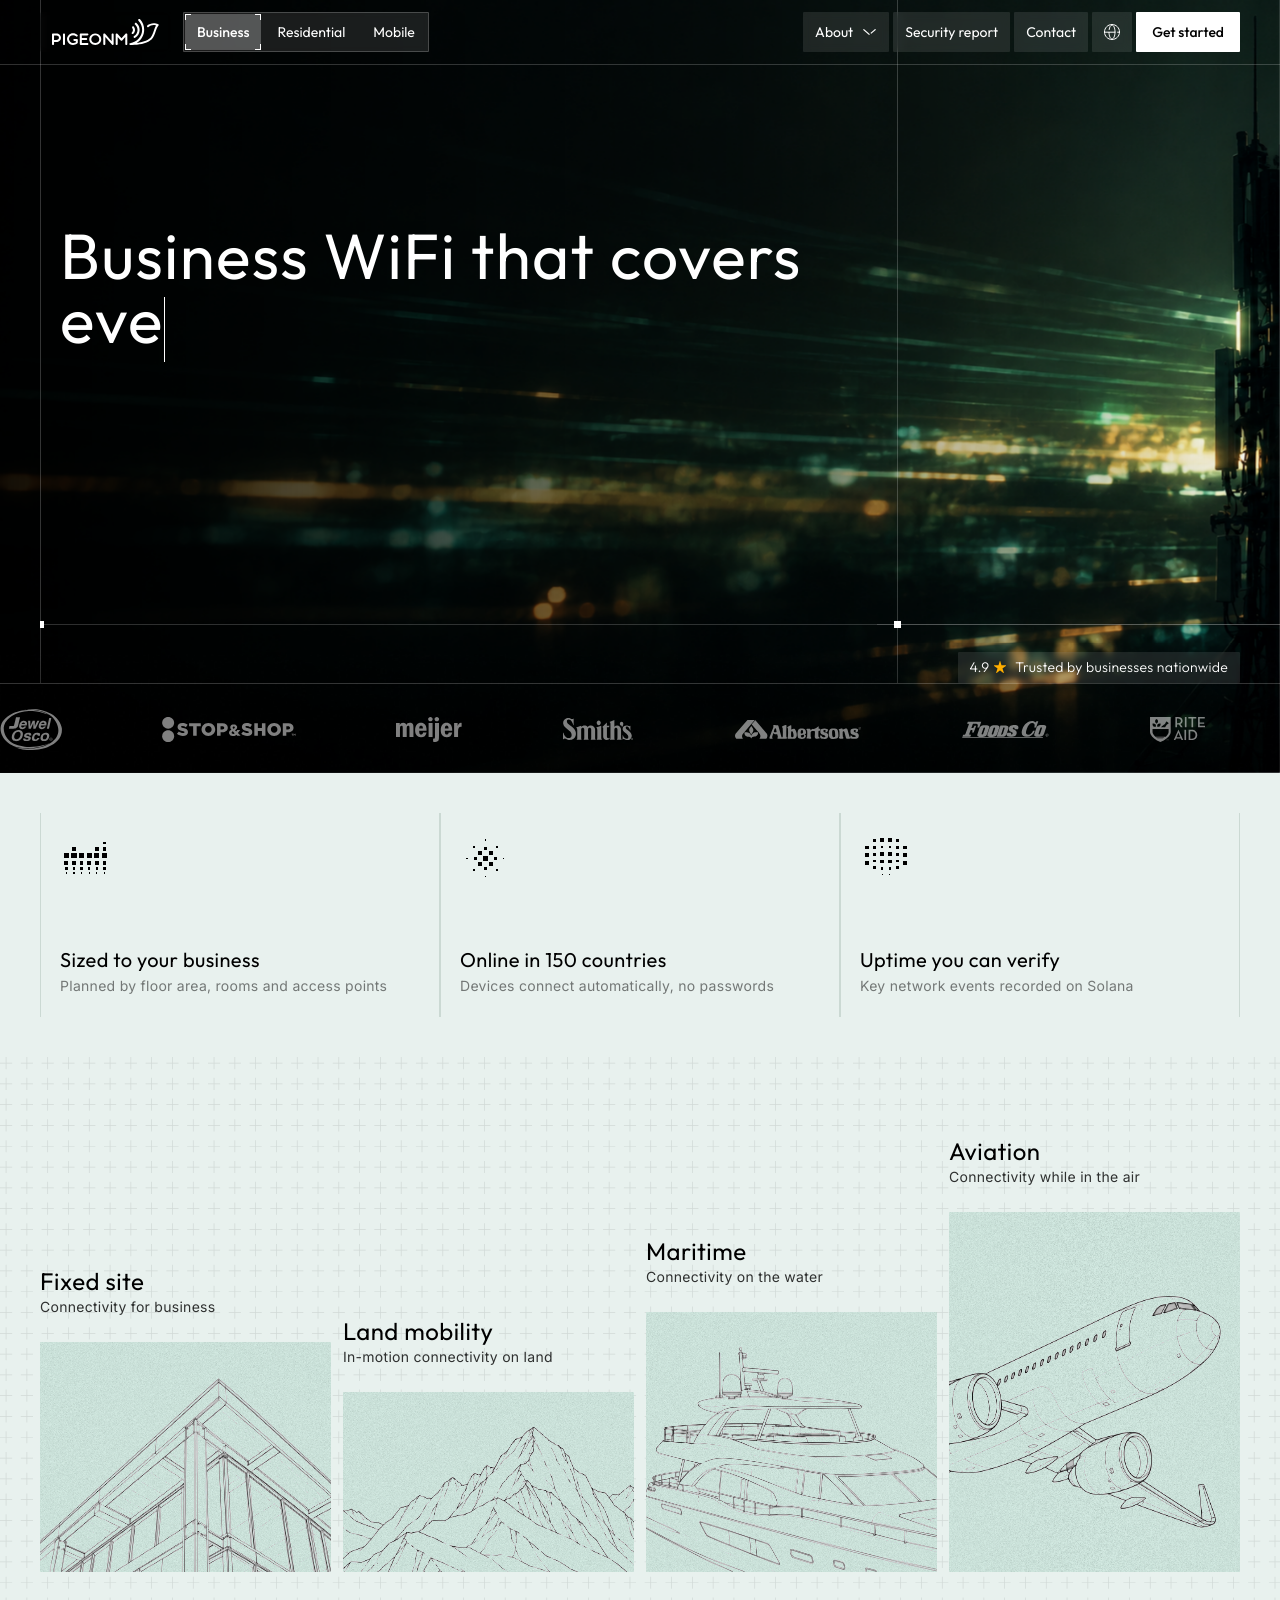
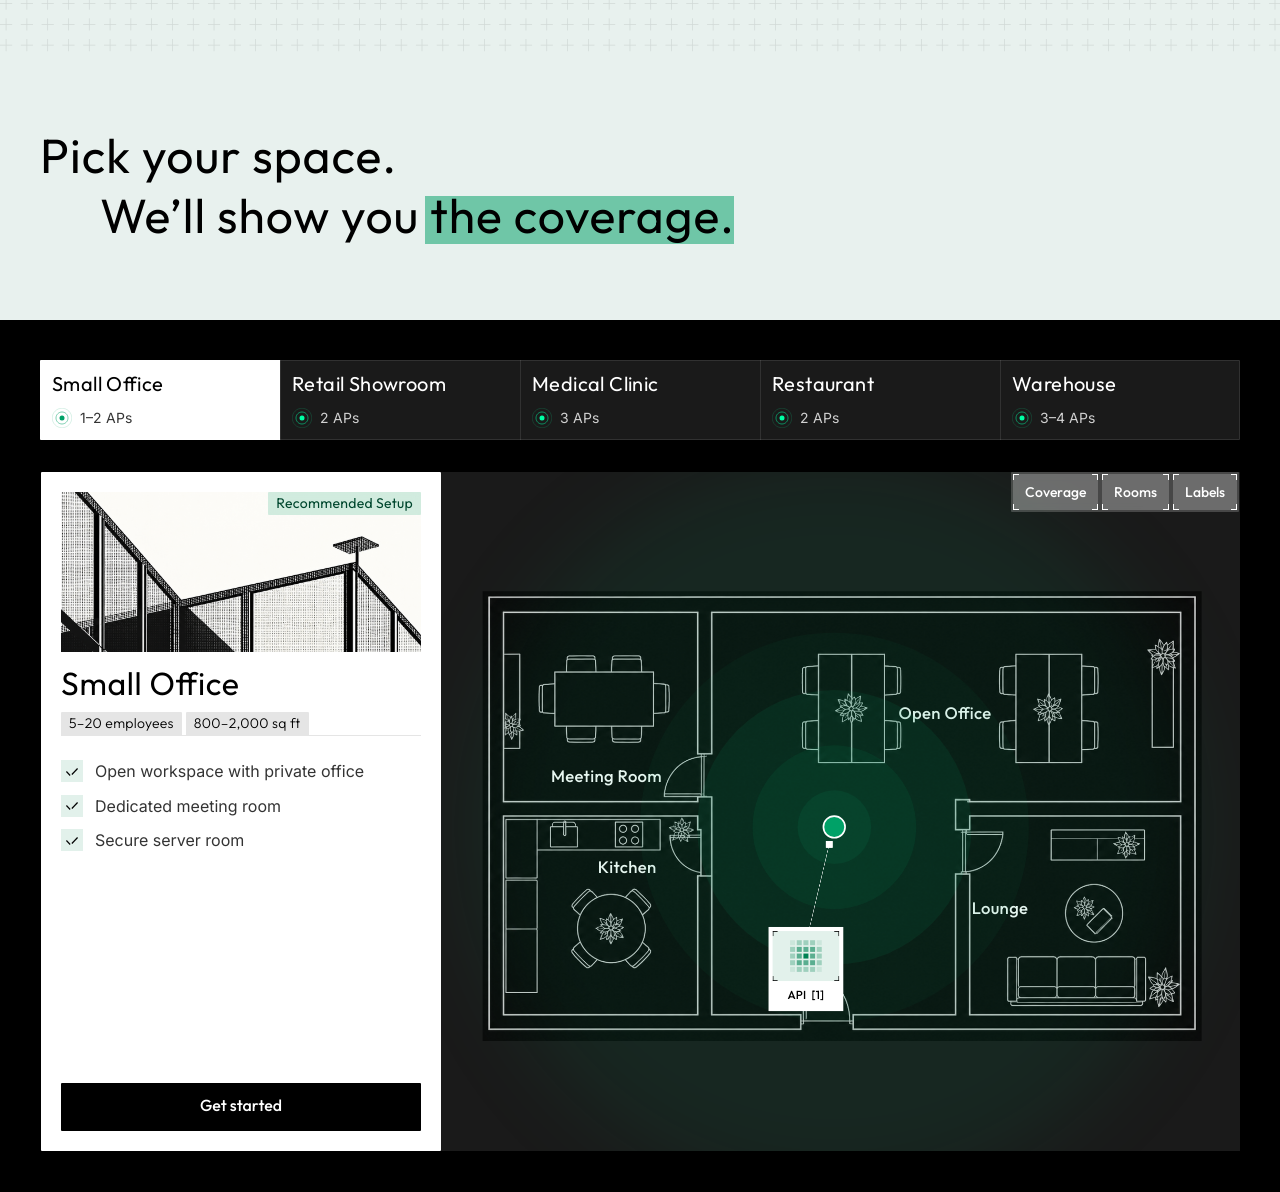
==== commit e8a28868: "Add entrance and ambient animations - Hero headline typing with caret, highlight and ghost text - He" ====
--- a/index.html
+++ b/index.html
@@ -4,9 +4,18 @@
   <meta charset="utf-8">
   <meta name="viewport" content="width=1440">
   <title>PigeonM — Business WiFi</title>
+  <script>
+    // Enable entrance animations unless the user prefers reduced motion.
+    // Failsafe: if main.js never starts, show the static page.
+    (function (d) {
+      if (matchMedia('(prefers-reduced-motion: reduce)').matches) return;
+      d.classList.add('anim');
+      setTimeout(function () { if (!d.classList.contains('anim-ready')) d.classList.remove('anim'); }, 4000);
+    })(document.documentElement);
+  </script>
   <link rel="preload" href="assets/fonts/outfit-latin.woff2" as="font" type="font/woff2" crossorigin>
   <link rel="preload" href="assets/fonts/inter-latin.woff2" as="font" type="font/woff2" crossorigin>
-  <link rel="stylesheet" href="css/styles.css?v=c8af619">
+  <link rel="stylesheet" href="css/styles.css?v=anim1">
 </head>
 <body>
 <div class="page">
@@ -14,8 +23,8 @@
   <!-- ============ 1. HERO ============ -->
   <section class="hero" aria-label="Hero">
     <div class="hero__bg" aria-hidden="true">
-      <img src="assets/images/hero-bg-1.png" alt="">
-      <img src="assets/images/hero-bg-2.png" alt="">
+      <img class="hero__frame" src="assets/images/hero-bg-2.png" alt="">
+      <img class="hero__streaks" src="assets/images/hero-bg-1.png" alt="">
     </div>
 
     <!-- decorative grid lines -->
@@ -55,10 +64,10 @@
     <div class="hero__content">
       <div class="hero__inner">
         <span class="hero__highlight" aria-hidden="true"></span>
-        <h1 class="hero__title">Business WiFi that covers every corn<span>er of your operation</span></h1>
-        <img class="vline" src="assets/decor/line-cursor-65.svg" alt="" style="left:311px;top:73px;width:65px" aria-hidden="true">
-        <p class="hero__lead">From offices and clinics to fleets, vessels and aircraft. We design, install and manage your network, sized to your space and fully supported.</p>
-        <a class="btn-white btn-white--lg t-btn-16m" href="#">Get started</a>
+        <h1 class="hero__title">Business WiFi that covers every corn<span class="ghost">er of your operation</span></h1>
+        <img class="vline hero__caret" src="assets/decor/line-cursor-65.svg" alt="" style="left:311px;top:73px;width:65px" aria-hidden="true">
+        <p class="hero__lead" data-reveal>From offices and clinics to fleets, vessels and aircraft. We design, install and manage your network, sized to your space and fully supported.</p>
+        <a class="btn-white btn-white--lg t-btn-16m" href="#" data-rise>Get started</a>
       </div>
     </div>
 
@@ -107,7 +116,7 @@
   <section class="advantages" aria-label="Advantages">
     <div class="advantages__row">
       <article class="advantage">
-        <div class="dot-icon" aria-hidden="true">
+        <div class="dot-icon" aria-hidden="true" data-dots>
           <i style="left:3.811px;top:20.325px;width:5.081px;height:5.081px"></i>
           <i style="left:4.446px;top:27.946px;width:3.811px;height:3.811px"></i>
           <i style="left:5.081px;top:34.297px;width:2.541px;height:2.541px"></i>
@@ -138,12 +147,12 @@
           <i style="left:43.824px;top:39.379px;width:1.27px;height:1.27px"></i>
         </div>
         <div class="advantage__text">
-          <h3 class="t-h20">Sized to your business</h3>
-          <p class="t-body-14">Planned by floor area, rooms and access points</p>
+          <h3 class="t-h20" data-reveal>Sized to your business</h3>
+          <p class="t-body-14" data-reveal>Planned by floor area, rooms and access points</p>
         </div>
       </article>
       <article class="advantage">
-        <div class="dot-icon" aria-hidden="true">
+        <div class="dot-icon" aria-hidden="true" data-dots>
           <i style="left:29.216px;top:17.784px;width:3.811px;height:3.811px"></i>
           <i style="left:29.216px;top:17.784px;width:3.811px;height:3.811px"></i>
           <i style="left:29.216px;top:29.216px;width:3.811px;height:3.811px"></i>
@@ -165,12 +174,12 @@
           <i style="left:43.189px;top:24.77px;width:1.27px;height:1.27px"></i>
         </div>
         <div class="advantage__text">
-          <h3 class="t-h20">Online in 150 countries</h3>
-          <p class="t-body-14">Devices connect automatically, no passwords</p>
+          <h3 class="t-h20" data-reveal>Online in 150 countries</h3>
+          <p class="t-body-14" data-reveal>Devices connect automatically, no passwords</p>
         </div>
       </article>
       <article class="advantage">
-        <div class="dot-icon" aria-hidden="true">
+        <div class="dot-icon" aria-hidden="true" data-dots>
           <i style="left:5.081px;top:12.703px;width:3.811px;height:3.811px"></i>
           <i style="left:5.081px;top:20.324px;width:3.811px;height:3.811px"></i>
           <i style="left:5.081px;top:27.946px;width:3.811px;height:3.811px"></i>
@@ -201,8 +210,8 @@
           <i style="left:29.201px;top:40.648px;width:1.3px;height:1.3px"></i>
         </div>
         <div class="advantage__text">
-          <h3 class="t-h20">Uptime you can verify</h3>
-          <p class="t-body-14">Key network events recorded on Solana</p>
+          <h3 class="t-h20" data-reveal>Uptime you can verify</h3>
+          <p class="t-body-14" data-reveal>Key network events recorded on Solana</p>
         </div>
       </article>
     </div>
@@ -217,42 +226,50 @@
 
     <article class="segment">
       <div class="segment__text">
-        <h3 class="t-h24">Fixed site</h3>
-        <p class="t-body-14">Connectivity for business</p>
-      </div>
-      <div class="segment__media" style="height:230px">
-        <img class="segment__noise" src="assets/images/card-noise.png" alt="">
-        <div class="segment__art"><img src="assets/images/segment-fixed-site.png" alt="Office building" style="left:0;top:14.4%;width:100%;height:104.67%"></div>
+        <h3 class="t-h24" data-reveal>Fixed site</h3>
+        <p class="t-body-14" data-reveal>Connectivity for business</p>
+      </div>
+      <div class="segment__media" style="--h:230px">
+        <div class="segment__frame">
+          <img class="segment__noise" src="assets/images/card-noise.png" alt="">
+          <div class="segment__art"><img src="assets/images/segment-fixed-site.png" alt="Office building" style="left:0;top:14.4%;width:100%;height:104.67%"></div>
+        </div>
       </div>
     </article>
     <article class="segment">
       <div class="segment__text">
-        <h3 class="t-h24">Land mobility</h3>
-        <p class="t-body-14">In-motion connectivity on land</p>
-      </div>
-      <div class="segment__media" style="height:180px">
-        <img class="segment__noise" src="assets/images/card-noise.png" alt="">
-        <div class="segment__art"><img src="assets/images/segment-land-mobility.png" alt="Mountains" style="left:-43.17%;top:-14.17%;width:158.05%;height:211.39%"></div>
+        <h3 class="t-h24" data-reveal>Land mobility</h3>
+        <p class="t-body-14" data-reveal>In-motion connectivity on land</p>
+      </div>
+      <div class="segment__media" style="--h:180px">
+        <div class="segment__frame">
+          <img class="segment__noise" src="assets/images/card-noise.png" alt="">
+          <div class="segment__art"><img src="assets/images/segment-land-mobility.png" alt="Mountains" style="left:-43.17%;top:-14.17%;width:158.05%;height:211.39%"></div>
+        </div>
       </div>
     </article>
     <article class="segment">
       <div class="segment__text">
-        <h3 class="t-h24">Maritime</h3>
-        <p class="t-body-14">Connectivity on the water</p>
-      </div>
-      <div class="segment__media" style="height:260px">
-        <img class="segment__noise" src="assets/images/card-noise.png" alt="">
-        <div class="segment__art"><img src="assets/images/segment-maritime.png" alt="Yacht" style="inset:0;width:100%;height:100%;object-position:bottom"></div>
+        <h3 class="t-h24" data-reveal>Maritime</h3>
+        <p class="t-body-14" data-reveal>Connectivity on the water</p>
+      </div>
+      <div class="segment__media" style="--h:260px">
+        <div class="segment__frame">
+          <img class="segment__noise" src="assets/images/card-noise.png" alt="">
+          <div class="segment__art"><img src="assets/images/segment-maritime.png" alt="Yacht" style="inset:0;width:100%;height:100%;object-position:bottom"></div>
+        </div>
       </div>
     </article>
     <article class="segment">
       <div class="segment__text">
-        <h3 class="t-h24">Aviation</h3>
-        <p class="t-body-14">Connectivity while in the air</p>
-      </div>
-      <div class="segment__media" style="height:360px">
-        <img class="segment__noise" src="assets/images/card-noise.png" alt="">
-        <div class="segment__art"><img src="assets/images/segment-aviation.png" alt="Airplane" style="left:-95.64%;top:4.67%;width:190.59%;height:90.66%"></div>
+        <h3 class="t-h24" data-reveal>Aviation</h3>
+        <p class="t-body-14" data-reveal>Connectivity while in the air</p>
+      </div>
+      <div class="segment__media" style="--h:360px">
+        <div class="segment__frame">
+          <img class="segment__noise" src="assets/images/card-noise.png" alt="">
+          <div class="segment__art"><img src="assets/images/segment-aviation.png" alt="Airplane" style="left:-95.64%;top:4.67%;width:190.59%;height:90.66%"></div>
+        </div>
       </div>
     </article>
   </section>
@@ -260,10 +277,10 @@
   <!-- ============ 4. INTRO ============ -->
   <section class="intro">
     <div class="intro__inner">
-      <h2 class="t-h48 intro__line">Pick your space.</h2>
+      <h2 class="t-h48 intro__line" data-reveal>Pick your space.</h2>
       <div class="intro__sub">
         <span class="intro__highlight" aria-hidden="true"></span>
-        <p class="t-h48 intro__line">We’ll show you the coverage.</p>
+        <p class="t-h48 intro__line" data-reveal="150">We’ll show you the coverage.</p>
       </div>
     </div>
   </section>
@@ -272,7 +289,7 @@
   <section class="coverage" aria-label="Coverage planner">
     <div class="tabs" role="tablist">
       <button class="tab is-active" role="tab" aria-selected="true" type="button">
-        <span class="tab__title t-h20">Small Office</span>
+        <span class="tab__title t-h20" data-reveal>Small Office</span>
         <span class="tab__meta">
           <img class="ind-active" src="assets/icons/coverage-indicator-active.svg" alt="">
           <img class="ind-default" src="assets/icons/coverage-indicator.svg" alt="">
@@ -280,7 +297,7 @@
         </span>
       </button>
       <button class="tab" role="tab" aria-selected="false" type="button">
-        <span class="tab__title t-h20">Retail Showroom</span>
+        <span class="tab__title t-h20" data-reveal>Retail Showroom</span>
         <span class="tab__meta">
           <img class="ind-active" src="assets/icons/coverage-indicator-active.svg" alt="">
           <img class="ind-default" src="assets/icons/coverage-indicator.svg" alt="">
@@ -288,7 +305,7 @@
         </span>
       </button>
       <button class="tab" role="tab" aria-selected="false" type="button">
-        <span class="tab__title t-h20">Medical Clinic</span>
+        <span class="tab__title t-h20" data-reveal>Medical Clinic</span>
         <span class="tab__meta">
           <img class="ind-active" src="assets/icons/coverage-indicator-active.svg" alt="">
           <img class="ind-default" src="assets/icons/coverage-indicator.svg" alt="">
@@ -296,7 +313,7 @@
         </span>
       </button>
       <button class="tab" role="tab" aria-selected="false" type="button">
-        <span class="tab__title t-h20">Restaurant</span>
+        <span class="tab__title t-h20" data-reveal>Restaurant</span>
         <span class="tab__meta">
           <img class="ind-active" src="assets/icons/coverage-indicator-active.svg" alt="">
           <img class="ind-default" src="assets/icons/coverage-indicator.svg" alt="">
@@ -304,7 +321,7 @@
         </span>
       </button>
       <button class="tab" role="tab" aria-selected="false" type="button">
-        <span class="tab__title t-h20">Warehouse</span>
+        <span class="tab__title t-h20" data-reveal>Warehouse</span>
         <span class="tab__meta">
           <img class="ind-active" src="assets/icons/coverage-indicator-active.svg" alt="">
           <img class="ind-default" src="assets/icons/coverage-indicator.svg" alt="">
@@ -321,7 +338,7 @@
         </div>
         <div class="setup__body">
           <div class="setup__head">
-            <h3 class="t-h32" data-setup-title>Small Office</h3>
+            <h3 class="t-h32" data-setup-title data-reveal>Small Office</h3>
             <div class="setup__tags">
               <span class="setup__tag t-label-14l">5–20 employees</span>
               <span class="setup__tag t-label-14l">800–2,000 sq ft</span>
@@ -330,15 +347,15 @@
           <ul class="setup__features">
             <li class="setup__feature">
               <span class="feature-icon"><span class="icon-16 icon-check"><img src="assets/icons/check.svg" alt=""></span></span>
-              <p class="t-body-16">Open workspace with private office</p>
+              <p class="t-body-16" data-reveal>Open workspace with private office</p>
             </li>
             <li class="setup__feature">
               <span class="feature-icon"><span class="icon-16 icon-check"><img src="assets/icons/check.svg" alt=""></span></span>
-              <p class="t-body-16">Dedicated meeting room</p>
+              <p class="t-body-16" data-reveal>Dedicated meeting room</p>
             </li>
             <li class="setup__feature">
               <span class="feature-icon"><span class="icon-16 icon-check"><img src="assets/icons/check.svg" alt=""></span></span>
-              <p class="t-body-16">Secure server room</p>
+              <p class="t-body-16" data-reveal>Secure server room</p>
             </li>
           </ul>
         </div>
@@ -352,13 +369,20 @@
           <p class="plan__label" style="left:549px;top:212px">Open Office</p>
           <p class="plan__label" style="left:132px;top:287px">Meeting Room</p>
           <p class="plan__label" style="left:188px;top:396px">Kitchen</p>
-          <img class="plan__rings" src="assets/decor/coverage-rings.svg" alt="" aria-hidden="true">
+          <svg class="plan__rings plan__pulse" viewBox="0 0 1082 1082" aria-hidden="true">
+            <circle cx="541.13" cy="541.337" r="232.87"/>
+            <circle cx="541.13" cy="541.337" r="232.87"/>
+            <circle cx="541.13" cy="541.337" r="232.87"/>
+            <circle cx="541.13" cy="541.337" r="232.87"/>
+          </svg>
+          <img class="plan__rings plan__rings--static" src="assets/decor/coverage-rings.svg" alt="" aria-hidden="true">
+          <img class="plan__rings plan__rings--glow" src="assets/decor/coverage-rings-glow.svg" alt="" aria-hidden="true">
           <div class="signal__line" aria-hidden="true"><div><img src="assets/decor/signal-line.svg" alt=""></div></div>
           <span class="signal__end" aria-hidden="true"></span>
           <div class="ap">
             <div class="ap__icon" aria-hidden="true">
               <span class="corners"><i></i><i></i><i></i><i></i></span>
-              <div class="ap__grid">
+              <div class="ap__grid" data-dots>
                 <i style="left:37px;top:27px"></i>
                 <i style="left:29px;top:27px;opacity:0.6"></i>
                 <i style="left:45px;top:27px;opacity:0.6"></i>
@@ -401,6 +425,6 @@
   </section>
 
 </div>
-<script src="js/main.js?v=c8af619"></script>
+<script src="js/main.js?v=anim1"></script>
 </body>
 </html>
--- a/css/styles.css
+++ b/css/styles.css
@@ -357,7 +357,7 @@
   letter-spacing: 1.28px;
   color: var(--color-white);
 }
-.hero__title span { color: var(--white-40); }
+.hero__title .ghost { color: var(--white-40); }
 .hero__lead {
   position: absolute;
   left: 131px;
@@ -552,11 +552,19 @@
 .segment__media {
   position: relative;
   width: 100%;
+  height: var(--h);
   border-radius: 1px;
   overflow: hidden;
   background:
     linear-gradient(90deg, rgba(0, 161, 103, 0.1) 0%, rgba(0, 161, 103, 0.1) 100%),
     linear-gradient(90deg, rgb(232, 241, 238) 0%, rgb(232, 241, 238) 100%);
+}
+.segment__frame {
+  position: absolute;
+  top: 0;
+  left: 0;
+  right: 0;
+  height: var(--h);
 }
 .segment__noise {
   position: absolute;
@@ -847,6 +855,7 @@
 }
 .plan__rings {
   position: absolute;
+  display: block;
   left: -69px;
   top: -183px;
   width: 1082px;
@@ -862,6 +871,8 @@
   color: var(--color-white);
   white-space: nowrap;
 }
+.plan__rings--glow,
+.plan__pulse { display: none; }
 .plan.hide-coverage .plan__rings,
 .plan.hide-rooms .plan__image,
 .plan.hide-labels .plan__label { visibility: hidden; }
@@ -960,3 +971,164 @@
   white-space: pre;
   color: var(--color-black);
 }
+
+/* ============================================================
+   ANIMATIONS
+   Enabled by the `anim` class on <html> (set in <head> unless the
+   user prefers reduced motion). Without it the page is static and
+   matches the Figma frame exactly.
+   ============================================================ */
+:root {
+  --ease-out: cubic-bezier(0.22, 1, 0.36, 1);
+  --ease-in-out: cubic-bezier(0.65, 0, 0.35, 1);
+}
+
+/* --- Hero background: slow camera move + drifting light streaks --- */
+.hero__streaks { opacity: 0; }
+.anim .hero__frame {
+  transform-origin: 70% 55%;
+  animation: hero-camera 24s var(--ease-in-out) infinite alternate;
+  will-change: transform;
+}
+.anim .hero__streaks {
+  mix-blend-mode: screen;
+  animation: hero-streaks 9s ease-in-out infinite;
+  will-change: transform, opacity;
+}
+@keyframes hero-camera {
+  from { transform: scale(1) translate3d(0, 0, 0); }
+  to   { transform: scale(1.12) translate3d(-2.5%, 1%, 0); }
+}
+@keyframes hero-streaks {
+  0%   { opacity: 0;    transform: scale(1.08) translate3d(4%, 0, 0); }
+  50%  { opacity: 0.32; }
+  100% { opacity: 0;    transform: scale(1.08) translate3d(-6%, 0, 0); }
+}
+
+/* --- Hero title: typing with caret, selection highlight, ghost text --- */
+.anim .hero__title,
+.anim .hero__caret,
+.anim .hero__highlight { visibility: hidden; }
+.anim .hero__inner.is-typing .hero__title,
+.anim .hero__inner.is-typing .hero__caret,
+.anim .hero__inner.is-typing .hero__highlight { visibility: visible; }
+.hero__title .ch { opacity: 0; }
+.hero__title .ch.on { opacity: 1; }
+.anim .hero__highlight {
+  transform: scaleX(0);
+  transform-origin: left center;
+  transition: transform 0.12s linear;
+}
+.anim .hero__title .ghost {
+  opacity: 0;
+  filter: blur(6px);
+  transition: opacity 0.9s var(--ease-out), filter 0.9s var(--ease-out);
+}
+.anim .hero__title .ghost.on { opacity: 1; filter: none; }
+.hero__caret.blink { animation: caret-blink 1.06s steps(1) infinite; }
+@keyframes caret-blink { 50% { opacity: 0; } }
+
+/* --- Rise: element fades up --- */
+.anim [data-rise] {
+  opacity: 0;
+  transform: translateY(16px);
+  transition: opacity 0.8s var(--ease-out), transform 0.8s var(--ease-out);
+}
+.anim [data-rise].is-in { opacity: 1; transform: none; }
+
+/* --- Text lines rise out from their own baseline --- */
+.anim [data-reveal] { visibility: hidden; }
+.anim [data-reveal].is-split { visibility: visible; }
+.line {
+  display: block;
+  /* clip only below the line; a little extra room keeps descenders intact */
+  clip-path: inset(-50% -10% -0.3em -10%);
+}
+.line__inner {
+  display: block;
+  transform: translateY(calc(100% + 0.3em));
+  transition: transform 0.9s var(--ease-out);
+  transition-delay: calc(var(--d, 0ms) + var(--li, 0) * 90ms);
+}
+[data-reveal].is-in .line__inner { transform: none; }
+[data-reveal].is-done .line { clip-path: none; }
+
+/* --- Dot icons: squares pop in one by one in random order --- */
+.anim [data-dots] i { transform: scale(0); }
+.anim [data-dots].is-in i {
+  animation: dot-in 0.16s var(--ease-out) both;
+  animation-delay: var(--dd, 0ms);
+}
+@keyframes dot-in {
+  from { transform: scale(0); }
+  to   { transform: scale(1); }
+}
+
+/* --- Client logos: endless marquee (track built by main.js) --- */
+.logos.is-marquee {
+  justify-content: flex-start;
+  gap: 0;
+  overflow: hidden;
+}
+.logos__track {
+  display: flex;
+  flex-shrink: 0;
+  animation: marquee var(--marquee-duration, 36s) linear infinite;
+  will-change: transform;
+}
+.logos__set {
+  display: flex;
+  align-items: center;
+  flex-shrink: 0;
+  gap: 100px;
+  padding-right: 100px;
+}
+.logos.is-marquee:hover .logos__track { animation-play-state: paused; }
+@keyframes marquee {
+  to { transform: translate3d(var(--marquee-shift, -33.3333%), 0, 0); }
+}
+
+/* --- Segments: captions on one line, illustrations rise from below --- */
+.anim .segments .segment__media {
+  height: 0;
+  transition: height 1.2s var(--ease-out);
+  transition-delay: calc(350ms + var(--i, 0) * 130ms);
+}
+.anim .segments.is-in .segment__media { height: var(--h); }
+
+/* --- Intro: green highlight sweeps left to right --- */
+.anim .intro__highlight {
+  transform: scaleX(0);
+  transform-origin: left center;
+  transition: transform 1.1s var(--ease-in-out) 0.55s;
+}
+.anim .intro.is-in .intro__highlight { transform: none; }
+
+/* --- Coverage: signal rings radiate from the access point --- */
+.anim .plan__rings--static { display: none; }
+.anim .plan__rings--glow,
+.anim .plan__pulse { display: block; }
+.plan__pulse {
+  left: -69px;
+  top: -183px;
+  width: 1082px;
+  height: 1082px;
+  overflow: visible;
+}
+.plan__pulse circle {
+  fill: none;
+  stroke: #00a167;
+  stroke-width: 1;
+  vector-effect: non-scaling-stroke;
+  transform-origin: 541.13px 541.337px;
+  animation: signal-pulse 4.8s linear infinite;
+  opacity: 0;
+}
+.plan__pulse circle:nth-child(2) { animation-delay: -1.2s; }
+.plan__pulse circle:nth-child(3) { animation-delay: -2.4s; }
+.plan__pulse circle:nth-child(4) { animation-delay: -3.6s; }
+@keyframes signal-pulse {
+  0%   { transform: scale(0.06); opacity: 0; }
+  8%   { opacity: 0.6; }
+  100% { transform: scale(1.3); opacity: 0; }
+}
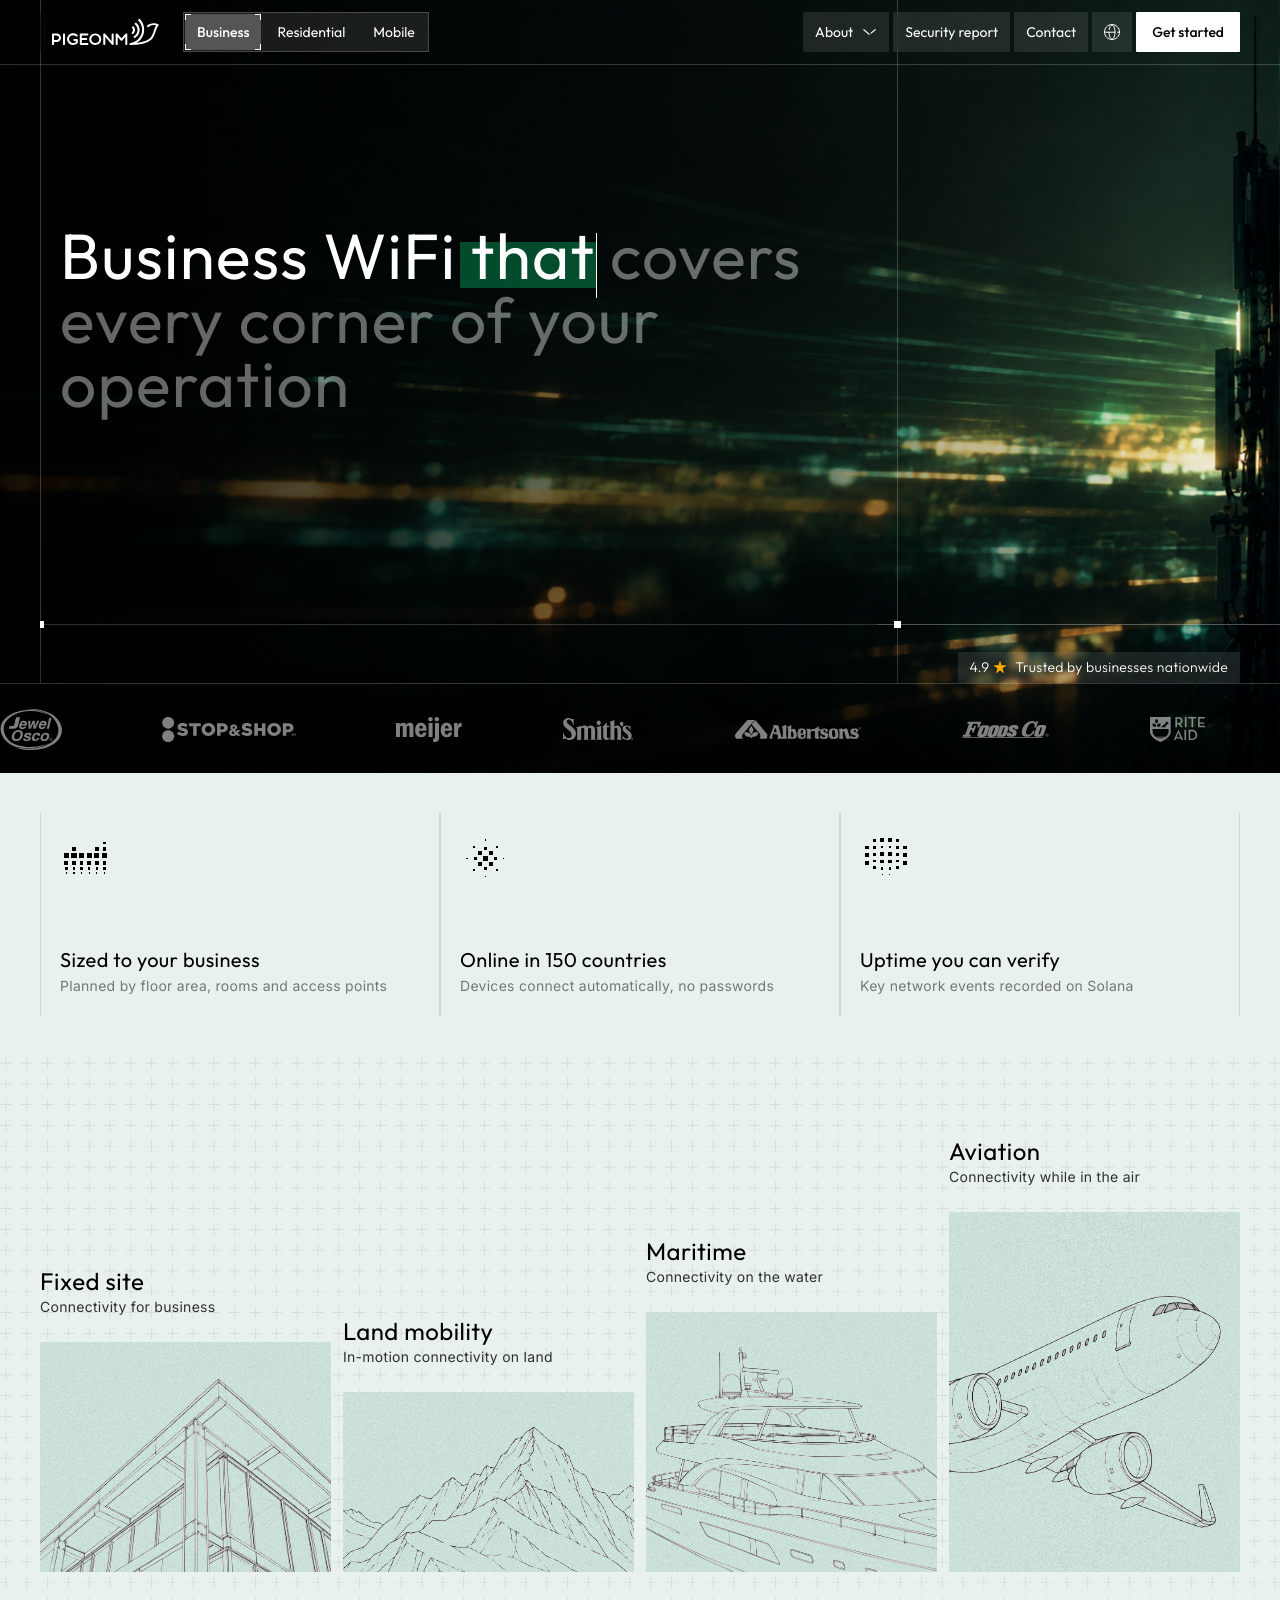
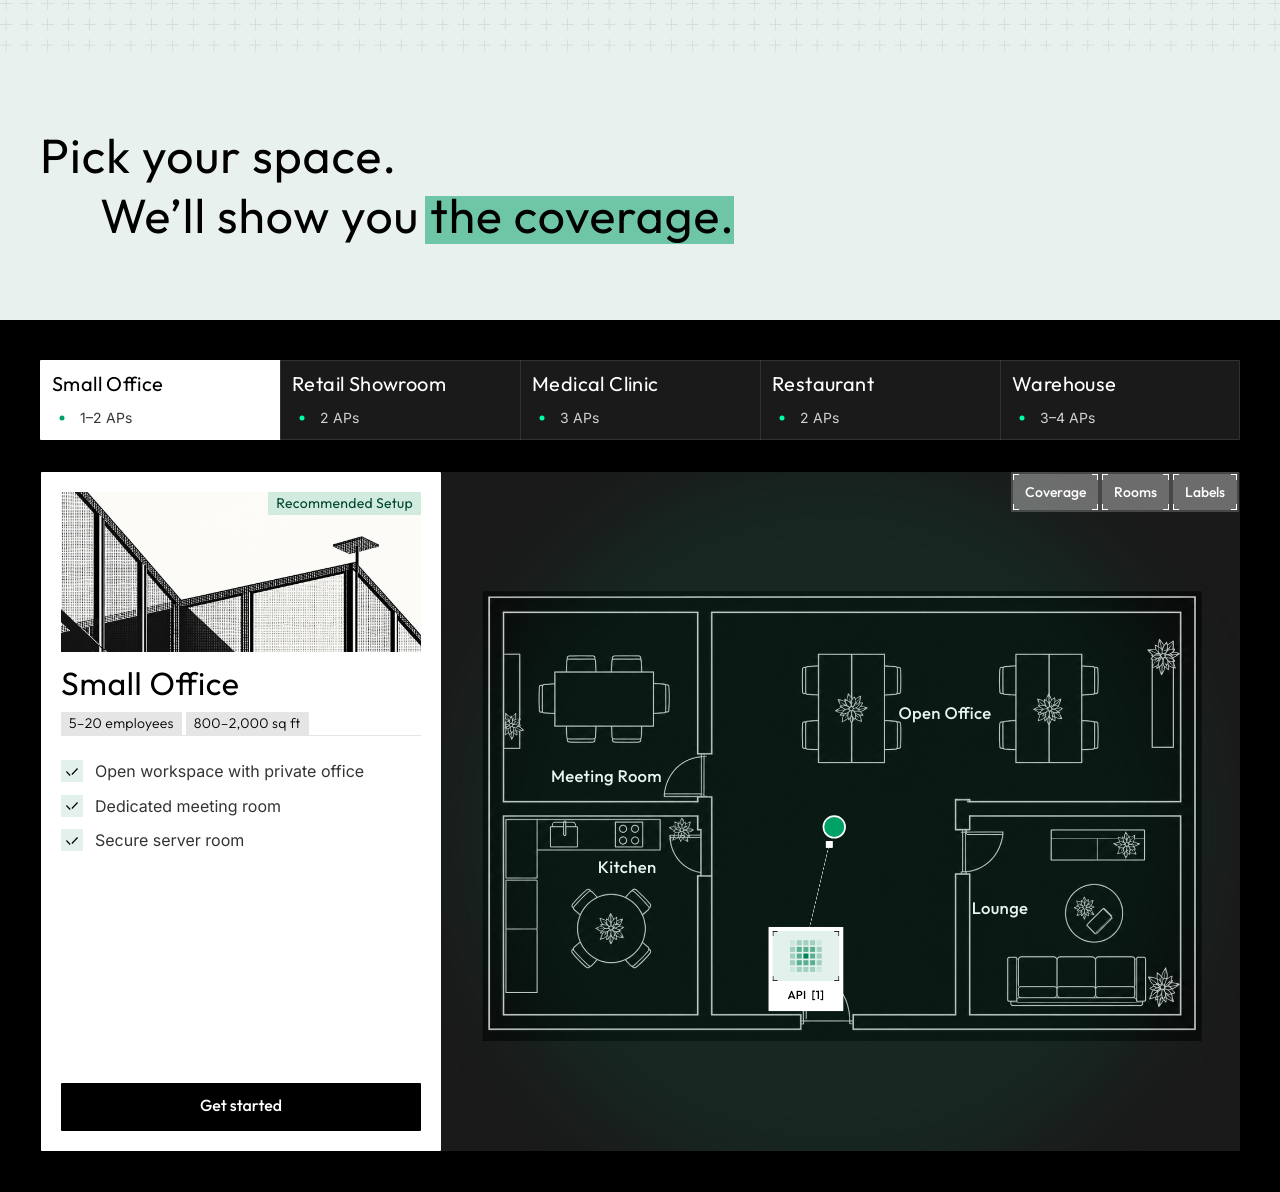
==== commit 79c1fb42: "Rework hero headline, background and signal animations - Headline: caret with trailing highlight swe" ====
--- a/index.html
+++ b/index.html
@@ -15,7 +15,7 @@
   </script>
   <link rel="preload" href="assets/fonts/outfit-latin.woff2" as="font" type="font/woff2" crossorigin>
   <link rel="preload" href="assets/fonts/inter-latin.woff2" as="font" type="font/woff2" crossorigin>
-  <link rel="stylesheet" href="css/styles.css?v=anim1">
+  <link rel="stylesheet" href="css/styles.css?v=anim2">
 </head>
 <body>
 <div class="page">
@@ -23,8 +23,8 @@
   <!-- ============ 1. HERO ============ -->
   <section class="hero" aria-label="Hero">
     <div class="hero__bg" aria-hidden="true">
+      <img src="assets/images/hero-bg-1.png" alt="">
       <img class="hero__frame" src="assets/images/hero-bg-2.png" alt="">
-      <img class="hero__streaks" src="assets/images/hero-bg-1.png" alt="">
     </div>
 
     <!-- decorative grid lines -->
@@ -293,6 +293,7 @@
         <span class="tab__meta">
           <img class="ind-active" src="assets/icons/coverage-indicator-active.svg" alt="">
           <img class="ind-default" src="assets/icons/coverage-indicator.svg" alt="">
+          <svg class="ind-pulse" viewBox="0 0 20 20" aria-hidden="true"><circle class="ind-pulse__wave" cx="10" cy="10" r="9.75"/><circle class="ind-pulse__wave" cx="10" cy="10" r="9.75"/><circle class="ind-pulse__dot" cx="10" cy="10" r="2.5"/></svg>
           <span class="tab__count">1–2 APs</span>
         </span>
       </button>
@@ -301,6 +302,7 @@
         <span class="tab__meta">
           <img class="ind-active" src="assets/icons/coverage-indicator-active.svg" alt="">
           <img class="ind-default" src="assets/icons/coverage-indicator.svg" alt="">
+          <svg class="ind-pulse" viewBox="0 0 20 20" aria-hidden="true"><circle class="ind-pulse__wave" cx="10" cy="10" r="9.75"/><circle class="ind-pulse__wave" cx="10" cy="10" r="9.75"/><circle class="ind-pulse__dot" cx="10" cy="10" r="2.5"/></svg>
           <span class="tab__count">2 APs</span>
         </span>
       </button>
@@ -309,6 +311,7 @@
         <span class="tab__meta">
           <img class="ind-active" src="assets/icons/coverage-indicator-active.svg" alt="">
           <img class="ind-default" src="assets/icons/coverage-indicator.svg" alt="">
+          <svg class="ind-pulse" viewBox="0 0 20 20" aria-hidden="true"><circle class="ind-pulse__wave" cx="10" cy="10" r="9.75"/><circle class="ind-pulse__wave" cx="10" cy="10" r="9.75"/><circle class="ind-pulse__dot" cx="10" cy="10" r="2.5"/></svg>
           <span class="tab__count">3 APs</span>
         </span>
       </button>
@@ -317,6 +320,7 @@
         <span class="tab__meta">
           <img class="ind-active" src="assets/icons/coverage-indicator-active.svg" alt="">
           <img class="ind-default" src="assets/icons/coverage-indicator.svg" alt="">
+          <svg class="ind-pulse" viewBox="0 0 20 20" aria-hidden="true"><circle class="ind-pulse__wave" cx="10" cy="10" r="9.75"/><circle class="ind-pulse__wave" cx="10" cy="10" r="9.75"/><circle class="ind-pulse__dot" cx="10" cy="10" r="2.5"/></svg>
           <span class="tab__count">2 APs</span>
         </span>
       </button>
@@ -325,6 +329,7 @@
         <span class="tab__meta">
           <img class="ind-active" src="assets/icons/coverage-indicator-active.svg" alt="">
           <img class="ind-default" src="assets/icons/coverage-indicator.svg" alt="">
+          <svg class="ind-pulse" viewBox="0 0 20 20" aria-hidden="true"><circle class="ind-pulse__wave" cx="10" cy="10" r="9.75"/><circle class="ind-pulse__wave" cx="10" cy="10" r="9.75"/><circle class="ind-pulse__dot" cx="10" cy="10" r="2.5"/></svg>
           <span class="tab__count">3–4 APs</span>
         </span>
       </button>
@@ -370,6 +375,7 @@
           <p class="plan__label" style="left:132px;top:287px">Meeting Room</p>
           <p class="plan__label" style="left:188px;top:396px">Kitchen</p>
           <svg class="plan__rings plan__pulse" viewBox="0 0 1082 1082" aria-hidden="true">
+            <circle cx="541.13" cy="541.337" r="232.87"/>
             <circle cx="541.13" cy="541.337" r="232.87"/>
             <circle cx="541.13" cy="541.337" r="232.87"/>
             <circle cx="541.13" cy="541.337" r="232.87"/>
@@ -425,6 +431,6 @@
   </section>
 
 </div>
-<script src="js/main.js?v=anim1"></script>
+<script src="js/main.js?v=anim2"></script>
 </body>
 </html>
--- a/css/styles.css
+++ b/css/styles.css
@@ -983,48 +983,31 @@
   --ease-in-out: cubic-bezier(0.65, 0, 0.35, 1);
 }
 
-/* --- Hero background: slow camera move + drifting light streaks --- */
-.hero__streaks { opacity: 0; }
+/* --- Hero background: camera move on the photo itself (zoom + pan), seamless loop --- */
 .anim .hero__frame {
-  transform-origin: 70% 55%;
-  animation: hero-camera 24s var(--ease-in-out) infinite alternate;
+  transform-origin: 65% 50%;
+  animation: hero-camera 14s var(--ease-in-out) infinite alternate;
   will-change: transform;
-}
-.anim .hero__streaks {
-  mix-blend-mode: screen;
-  animation: hero-streaks 9s ease-in-out infinite;
-  will-change: transform, opacity;
 }
 @keyframes hero-camera {
   from { transform: scale(1) translate3d(0, 0, 0); }
-  to   { transform: scale(1.12) translate3d(-2.5%, 1%, 0); }
-}
-@keyframes hero-streaks {
-  0%   { opacity: 0;    transform: scale(1.08) translate3d(4%, 0, 0); }
-  50%  { opacity: 0.32; }
-  100% { opacity: 0;    transform: scale(1.08) translate3d(-6%, 0, 0); }
-}
-
-/* --- Hero title: typing with caret, selection highlight, ghost text --- */
+  to   { transform: scale(1.18) translate3d(-3.5%, -1.5%, 0); }
+}
+
+/* --- Hero title: caret with a trailing highlight paints the whole headline --- */
 .anim .hero__title,
 .anim .hero__caret,
 .anim .hero__highlight { visibility: hidden; }
 .anim .hero__inner.is-typing .hero__title,
 .anim .hero__inner.is-typing .hero__caret,
 .anim .hero__inner.is-typing .hero__highlight { visibility: visible; }
-.hero__title .ch { opacity: 0; }
-.hero__title .ch.on { opacity: 1; }
-.anim .hero__highlight {
-  transform: scaleX(0);
-  transform-origin: left center;
-  transition: transform 0.12s linear;
-}
-.anim .hero__title .ghost {
-  opacity: 0;
-  filter: blur(6px);
-  transition: opacity 0.9s var(--ease-out), filter 0.9s var(--ease-out);
-}
-.anim .hero__title .ghost.on { opacity: 1; filter: none; }
+.anim .hero__title { opacity: 0; transition: opacity 0.5s var(--ease-out); }
+.anim .hero__inner.is-typing .hero__title { opacity: 1; }
+.hero__title .ch { color: var(--white-40); }
+.hero__title .ch.on { color: var(--color-white); }
+.anim .hero__highlight { width: 0; }
+.hero__highlight.is-moving { transition: left 0.06s linear, width 0.06s linear; }
+.hero__highlight.is-closing { transition: left 0.3s var(--ease-out), width 0.3s var(--ease-out); }
 .hero__caret.blink { animation: caret-blink 1.06s steps(1) infinite; }
 @keyframes caret-blink { 50% { opacity: 0; } }
 
@@ -1104,7 +1087,7 @@
 }
 .anim .intro.is-in .intro__highlight { transform: none; }
 
-/* --- Coverage: signal rings radiate from the access point --- */
+/* --- Coverage: signal waves (fill + stroke) radiate from the access point --- */
 .anim .plan__rings--static { display: none; }
 .anim .plan__rings--glow,
 .anim .plan__pulse { display: block; }
@@ -1116,19 +1099,51 @@
   overflow: visible;
 }
 .plan__pulse circle {
-  fill: none;
-  stroke: #00a167;
+  fill: #00a167;
+  fill-opacity: 0.1;
+  stroke: rgba(0, 161, 103, 0.5);
   stroke-width: 1;
   vector-effect: non-scaling-stroke;
   transform-origin: 541.13px 541.337px;
-  animation: signal-pulse 4.8s linear infinite;
+  animation: signal-wave 6s linear infinite;
   opacity: 0;
 }
 .plan__pulse circle:nth-child(2) { animation-delay: -1.2s; }
 .plan__pulse circle:nth-child(3) { animation-delay: -2.4s; }
 .plan__pulse circle:nth-child(4) { animation-delay: -3.6s; }
-@keyframes signal-pulse {
+.plan__pulse circle:nth-child(5) { animation-delay: -4.8s; }
+@keyframes signal-wave {
   0%   { transform: scale(0.06); opacity: 0; }
-  8%   { opacity: 0.6; }
+  6%   { opacity: 1; }
+  60%  { opacity: 0.8; }
   100% { transform: scale(1.3); opacity: 0; }
 }
+
+/* --- Tab indicators: stroke rings radiate from the dot --- */
+.ind-pulse { display: none; }
+.anim .tab .ind-active,
+.anim .tab .ind-default { display: none; }
+.anim .ind-pulse {
+  display: block;
+  width: 20px;
+  height: 20px;
+  flex-shrink: 0;
+  overflow: visible;
+  color: #00ffa4;
+}
+.anim .tab.is-active .ind-pulse { color: #00a167; }
+.ind-pulse__dot { fill: currentColor; }
+.ind-pulse__wave {
+  fill: none;
+  stroke: currentColor;
+  stroke-width: 0.5;
+  vector-effect: non-scaling-stroke;
+  transform-origin: 10px 10px;
+  animation: ind-wave 2.4s var(--ease-out) infinite;
+  opacity: 0;
+}
+.ind-pulse__wave:nth-child(2) { animation-delay: -1.2s; }
+@keyframes ind-wave {
+  0%   { transform: scale(0.26); opacity: 1; }
+  100% { transform: scale(1); opacity: 0; }
+}
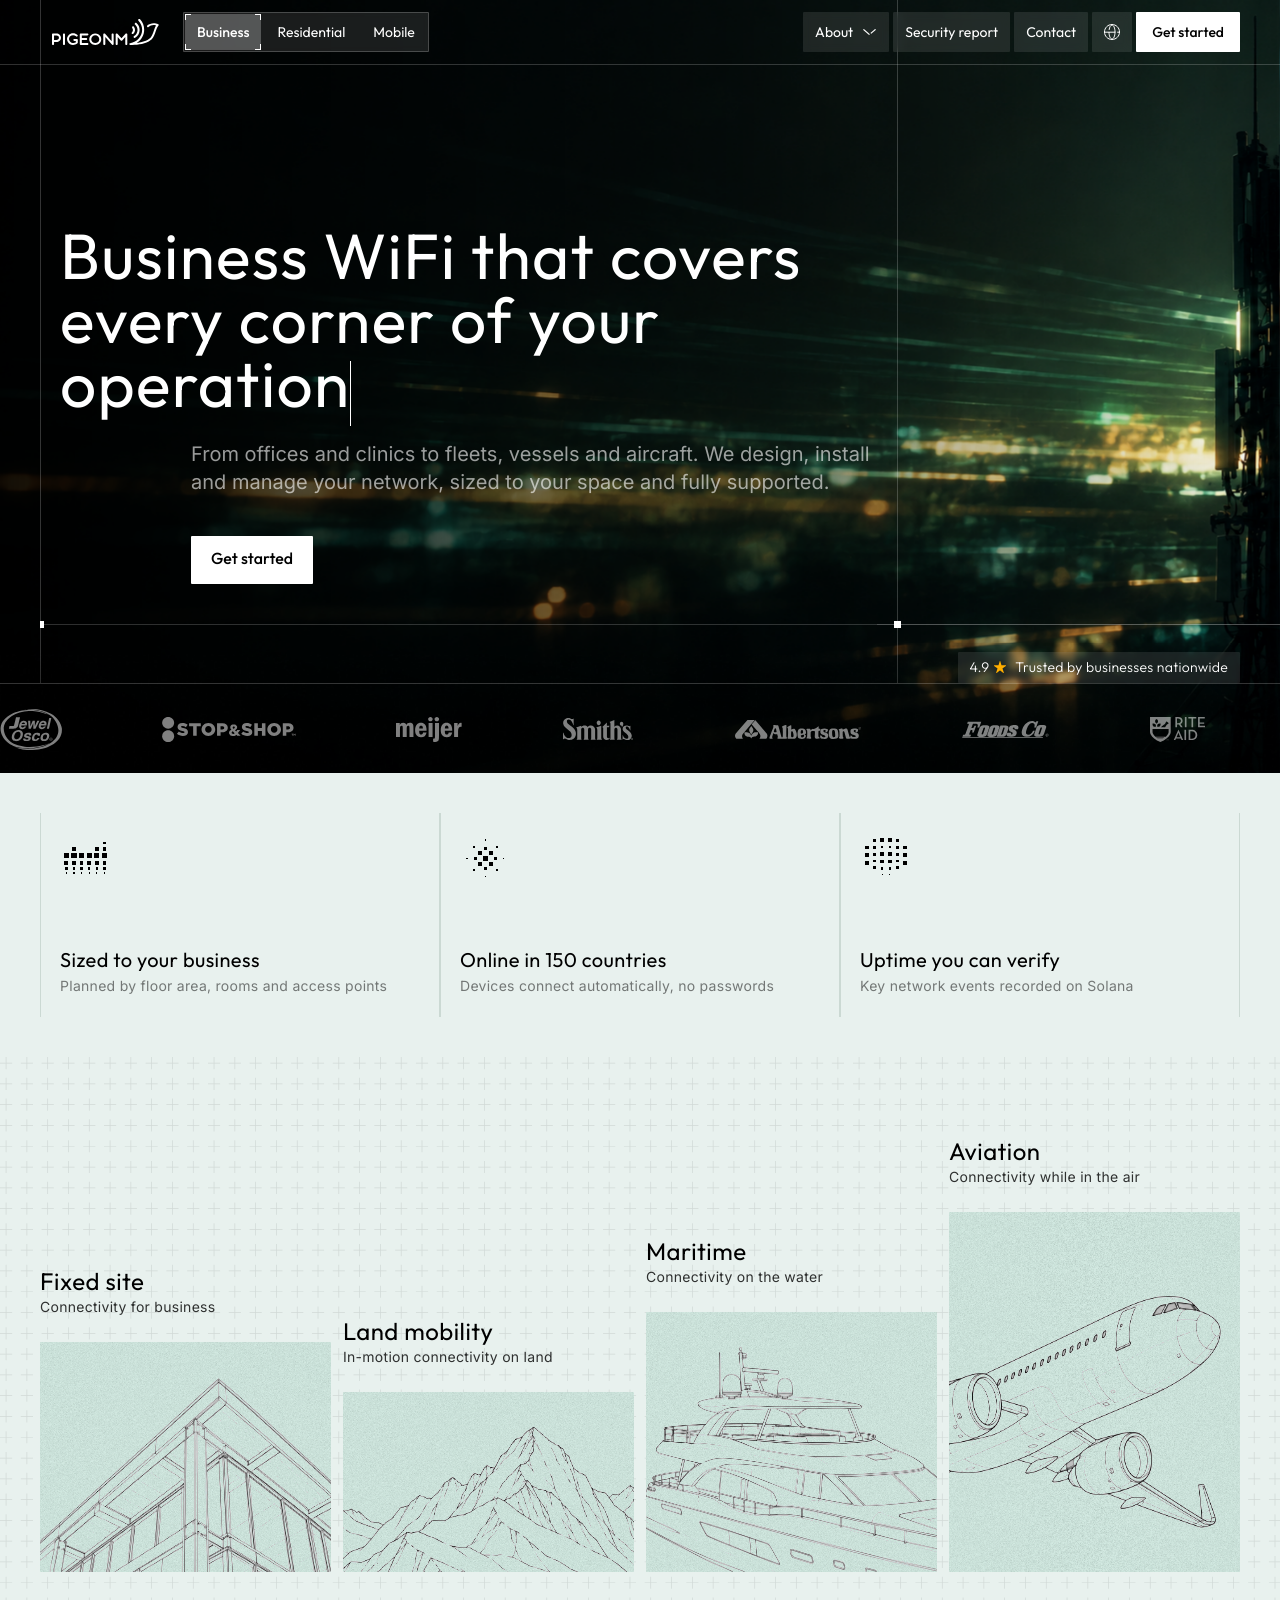
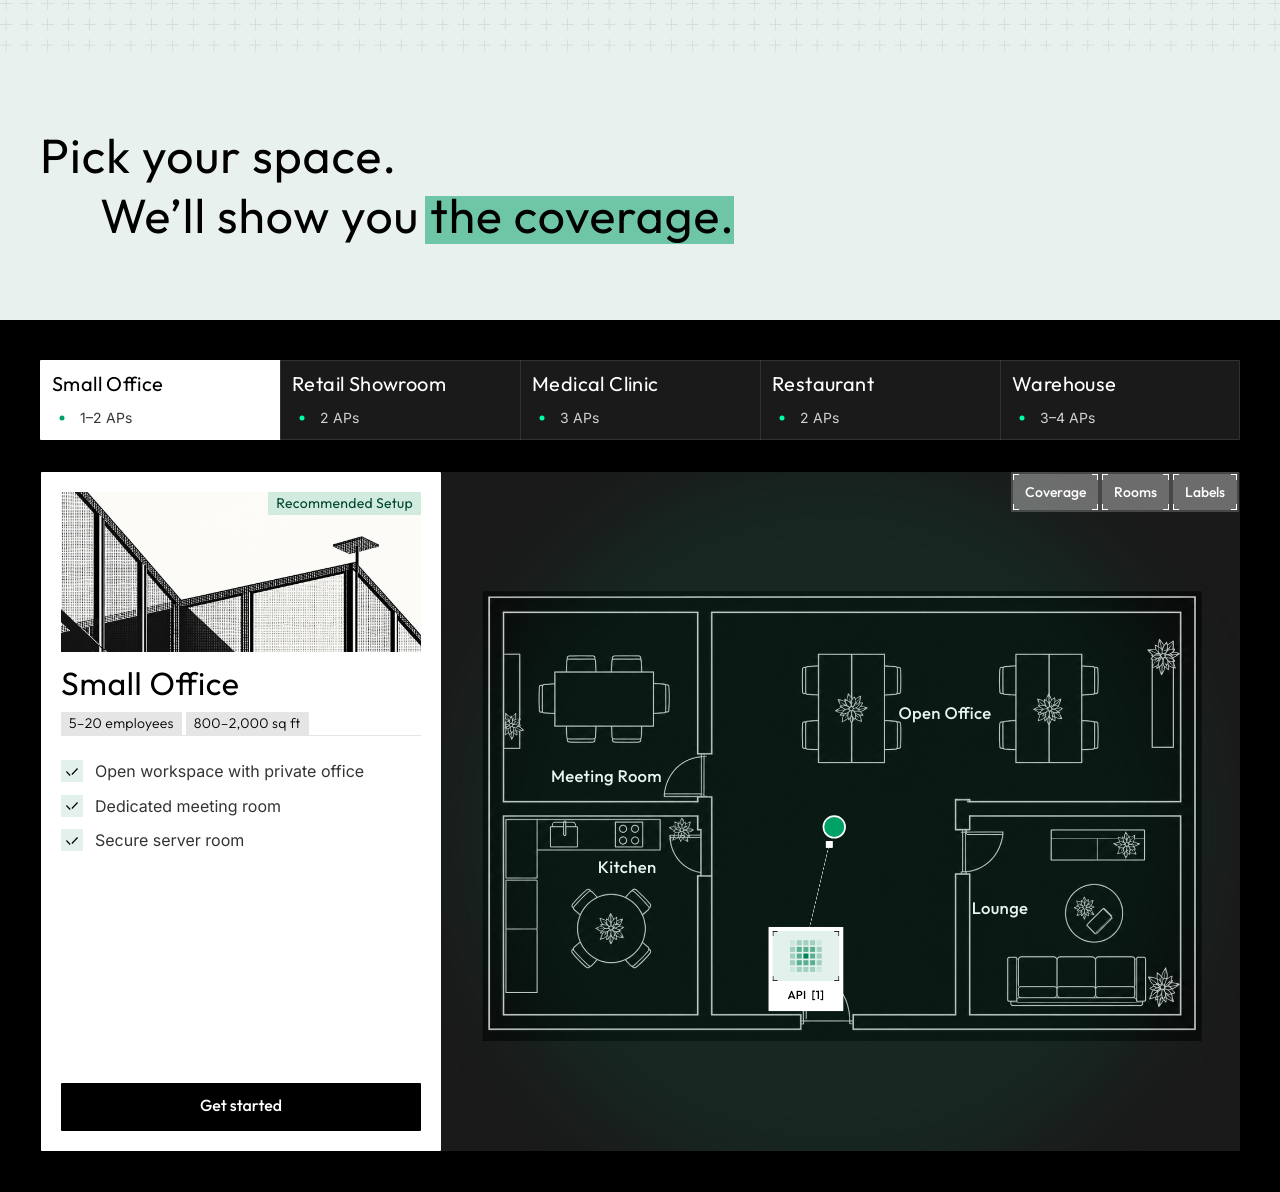
==== commit 3f0bae54: "Faster hero headline, parallel supporting text, unbroken grid line - Headline sweep ~2x faster - Lea" ====
--- a/index.html
+++ b/index.html
@@ -15,7 +15,7 @@
   </script>
   <link rel="preload" href="assets/fonts/outfit-latin.woff2" as="font" type="font/woff2" crossorigin>
   <link rel="preload" href="assets/fonts/inter-latin.woff2" as="font" type="font/woff2" crossorigin>
-  <link rel="stylesheet" href="css/styles.css?v=anim2">
+  <link rel="stylesheet" href="css/styles.css?v=anim3">
 </head>
 <body>
 <div class="page">
@@ -431,6 +431,6 @@
   </section>
 
 </div>
-<script src="js/main.js?v=anim2"></script>
+<script src="js/main.js?v=anim3"></script>
 </body>
 </html>
--- a/css/styles.css
+++ b/css/styles.css
@@ -222,8 +222,6 @@
   height: 40px;
   padding: 0 12px;
   border-radius: 2px;
-  backdrop-filter: blur(5px);
-  -webkit-backdrop-filter: blur(5px);
 }
 .brand__logo {
   position: relative;
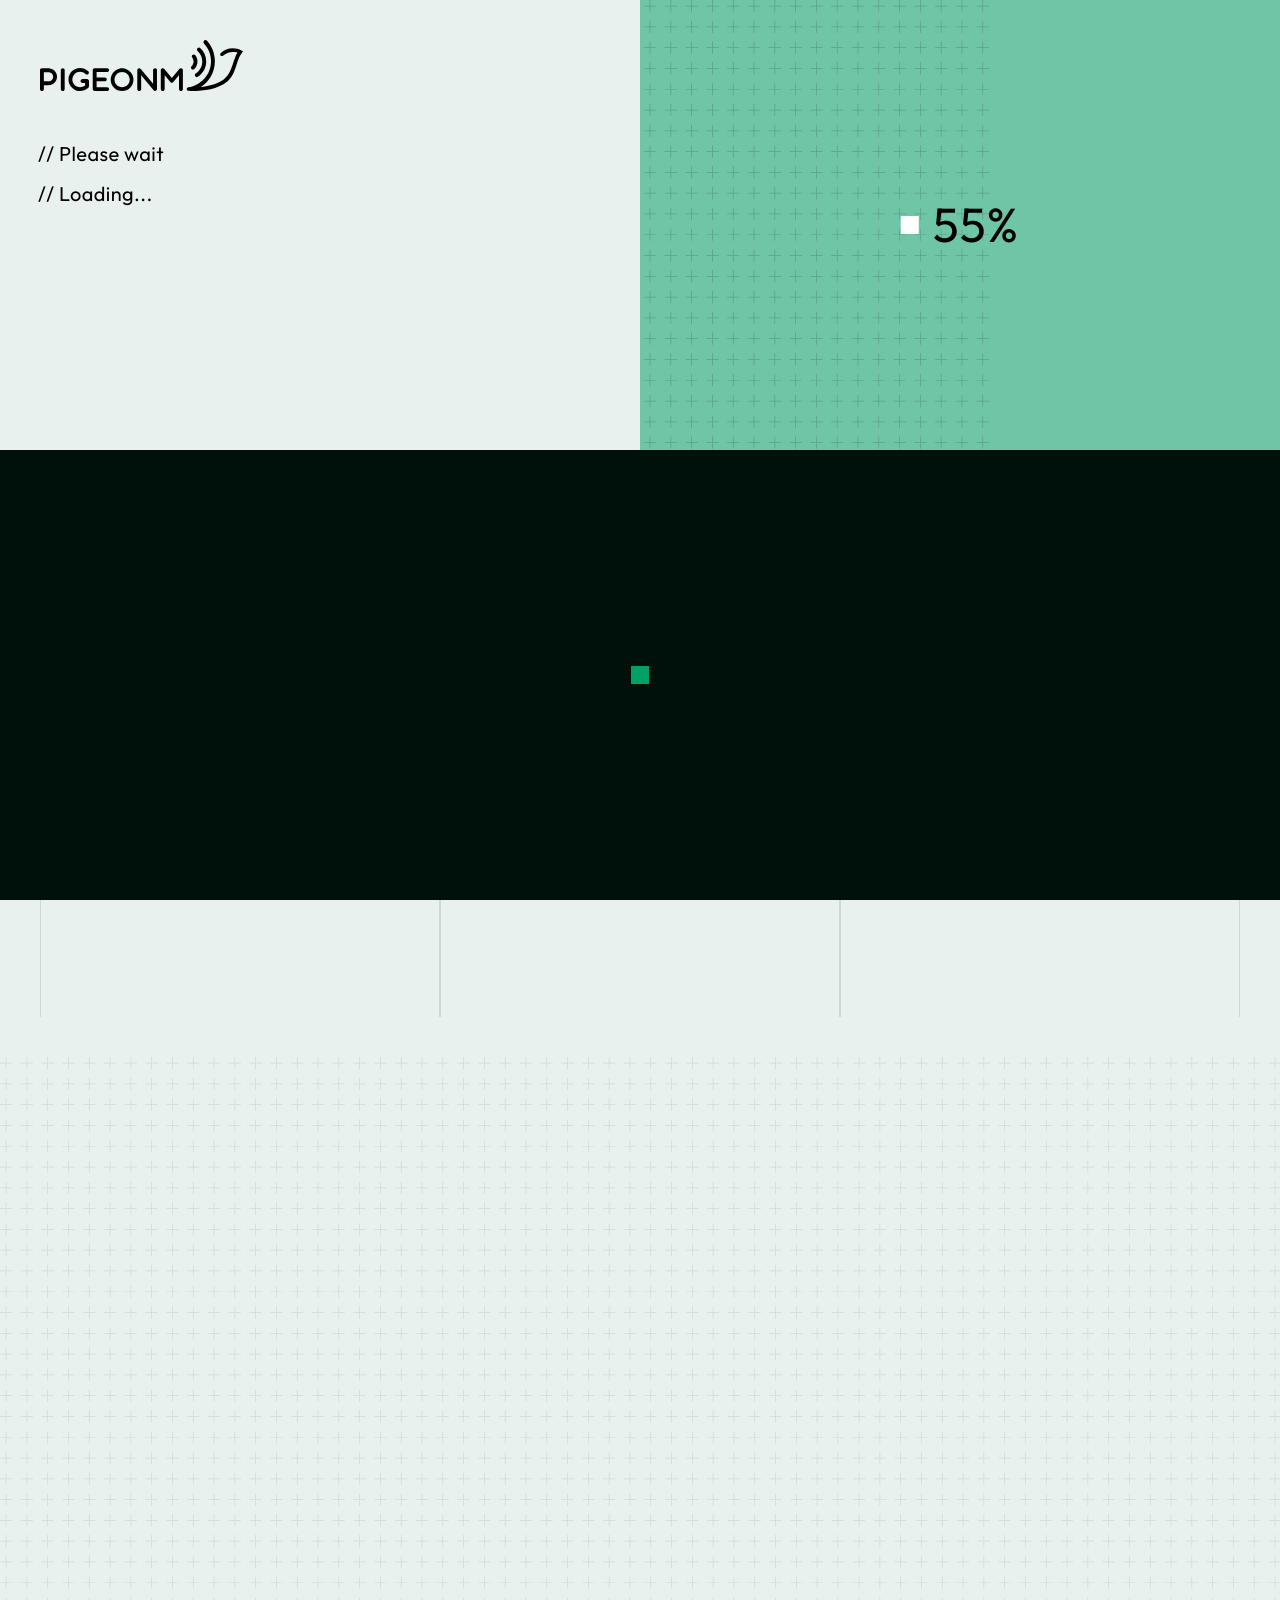
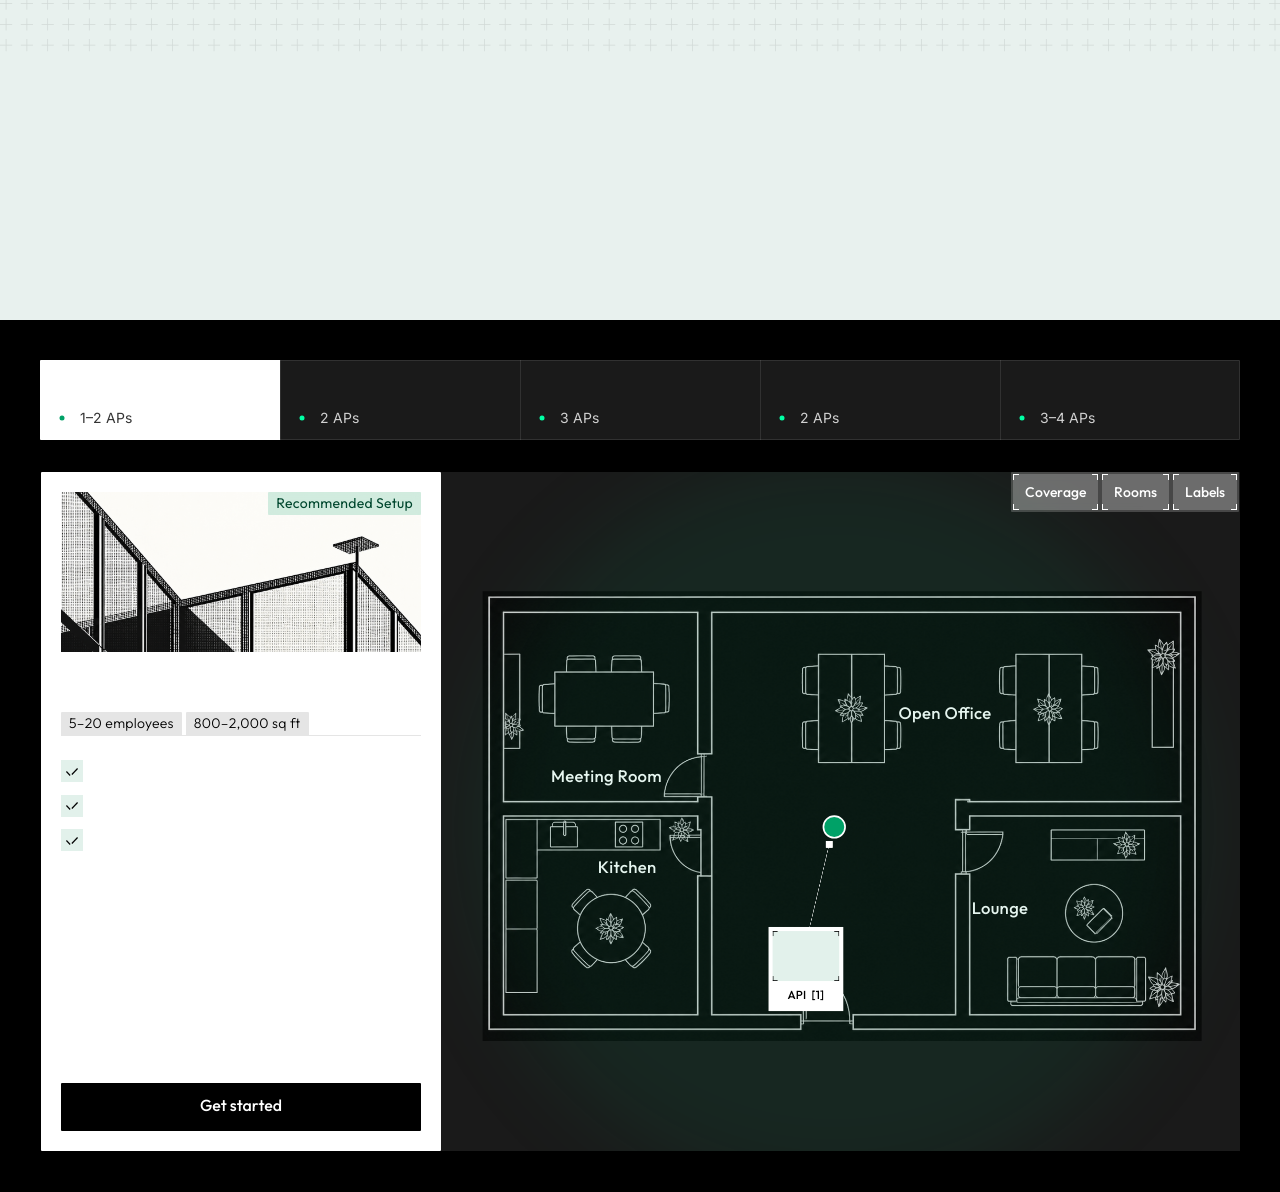
==== commit dca59f53: "Add page loader and slow down floor-plan signal waves Loader per Figma storyboard (114:10425): statu" ====
--- a/index.html
+++ b/index.html
@@ -15,9 +15,36 @@
   </script>
   <link rel="preload" href="assets/fonts/outfit-latin.woff2" as="font" type="font/woff2" crossorigin>
   <link rel="preload" href="assets/fonts/inter-latin.woff2" as="font" type="font/woff2" crossorigin>
-  <link rel="stylesheet" href="css/styles.css?v=anim3">
+  <link rel="stylesheet" href="css/styles.css?v=loader2">
 </head>
 <body>
+<!-- ============ LOADER (only with animations enabled) ============ -->
+<div class="loader" aria-hidden="true">
+  <div class="loader__intro">
+    <img class="loader__logo" src="assets/loader/logo-pigeonm-black.svg" alt="">
+    <p class="loader__line" style="top:143px">// Please wait</p>
+    <p class="loader__line" style="top:183px">// Loading...</p>
+  </div>
+  <div class="loader__signal">
+    <img class="loader__rings" src="assets/loader/coverage-rings-glow.svg" alt="">
+    <svg class="loader__rings loader__waves" viewBox="0 0 2002 2002">
+      <circle cx="1001.27" cy="1001.69" r="476.544"/>
+      <circle cx="1001.27" cy="1001.69" r="476.544"/>
+      <circle cx="1001.27" cy="1001.69" r="476.544"/>
+      <circle cx="1001.27" cy="1001.69" r="476.544"/>
+      <circle cx="1001.27" cy="1001.69" r="476.544"/>
+    </svg>
+    <span class="loader__dot"></span>
+  </div>
+  <div class="loader__panel">
+    <div class="loader__pattern"><i></i><i></i><i></i><i></i></div>
+    <div class="loader__status">
+      <span class="loader__square"></span>
+      <span class="loader__value">0%</span>
+    </div>
+  </div>
+</div>
+
 <div class="page">
 
   <!-- ============ 1. HERO ============ -->
@@ -431,6 +458,6 @@
   </section>
 
 </div>
-<script src="js/main.js?v=anim3"></script>
+<script src="js/main.js?v=loader2"></script>
 </body>
 </html>
--- a/css/styles.css
+++ b/css/styles.css
@@ -1103,13 +1103,13 @@
   stroke-width: 1;
   vector-effect: non-scaling-stroke;
   transform-origin: 541.13px 541.337px;
-  animation: signal-wave 6s linear infinite;
+  animation: signal-wave 9s linear infinite;
   opacity: 0;
 }
-.plan__pulse circle:nth-child(2) { animation-delay: -1.2s; }
-.plan__pulse circle:nth-child(3) { animation-delay: -2.4s; }
-.plan__pulse circle:nth-child(4) { animation-delay: -3.6s; }
-.plan__pulse circle:nth-child(5) { animation-delay: -4.8s; }
+.plan__pulse circle:nth-child(2) { animation-delay: -1.8s; }
+.plan__pulse circle:nth-child(3) { animation-delay: -3.6s; }
+.plan__pulse circle:nth-child(4) { animation-delay: -5.4s; }
+.plan__pulse circle:nth-child(5) { animation-delay: -7.2s; }
 @keyframes signal-wave {
   0%   { transform: scale(0.06); opacity: 0; }
   6%   { opacity: 1; }
@@ -1145,3 +1145,153 @@
   0%   { transform: scale(0.26); opacity: 1; }
   100% { transform: scale(1); opacity: 0; }
 }
+
+/* ============================================================
+   LOADER  (Figma: PigeonM / Loading animation, 114:10425)
+   ============================================================ */
+.loader { display: none; }
+.anim .loader {
+  position: fixed;
+  inset: 0;
+  z-index: 100;
+  display: block;
+  overflow: hidden;
+  background: var(--color-page);
+  clip-path: inset(0 0 0 0);
+}
+html.is-loading,
+html.is-loading body { overflow: hidden; }
+
+/* Top-left: logo and status lines */
+.loader__logo {
+  position: absolute;
+  left: 40px;
+  top: 40px;
+  width: 203px;
+  height: 50.7231px;
+}
+.loader__line {
+  position: absolute;
+  left: 38px;
+  font-family: var(--font-display);
+  font-weight: 400;
+  font-size: 20px;
+  line-height: 1.2;
+  letter-spacing: 0.4px;
+  color: var(--color-black);
+  white-space: nowrap;
+  clip-path: inset(0 100% 0 0);
+  transition: clip-path 0.9s var(--ease-out);
+}
+.loader__line.is-in { clip-path: inset(0 0 0 0); }
+
+/* Bottom: signal waves radiating from the green square */
+.loader__signal {
+  position: absolute;
+  left: 0;
+  right: 0;
+  top: 50%;
+  bottom: 0;
+  overflow: hidden;
+  background: var(--color-black);
+}
+.loader__rings {
+  position: absolute;
+  left: calc(50% - 1001px);
+  top: calc(50% - 1001px);
+  width: 2002px;
+  height: 2002px;
+  overflow: visible;
+}
+.loader__waves circle {
+  fill: #00a167;
+  fill-opacity: 0.03;
+  stroke: rgba(0, 161, 103, 0.2);
+  stroke-width: 1;
+  vector-effect: non-scaling-stroke;
+  transform-origin: 1001.27px 1001.69px;
+  animation: loader-wave 7.5s linear infinite;
+  opacity: 0;
+}
+.loader__waves circle:nth-child(2) { animation-delay: -1.5s; }
+.loader__waves circle:nth-child(3) { animation-delay: -3s; }
+.loader__waves circle:nth-child(4) { animation-delay: -4.5s; }
+.loader__waves circle:nth-child(5) { animation-delay: -6s; }
+@keyframes loader-wave {
+  0%   { transform: scale(0.02); opacity: 0; }
+  8%   { opacity: 1; }
+  70%  { opacity: 0.9; }
+  100% { transform: scale(1.5); opacity: 0; }
+}
+.loader__dot {
+  position: absolute;
+  left: calc(50% - 9px);
+  top: calc(50% - 9px);
+  width: 18px;
+  height: 18px;
+  background: #00a167;
+}
+
+/* Top-right: green progress panel that grows to full screen */
+.loader__panel {
+  position: absolute;
+  top: 0;
+  right: 0;
+  width: 50%;
+  height: 50%;
+  overflow: hidden;
+  background: var(--color-mint);
+  transition: width 0.85s var(--ease-in-out), height 0.85s var(--ease-in-out);
+}
+.loader__panel.is-wide { width: 100%; }
+.loader__panel.is-full { height: 100%; }
+/* Cross pattern is anchored to the screen; revealed left to right with progress */
+.loader__pattern {
+  position: absolute;
+  top: 0;
+  right: 0;
+  width: 100vw;
+  height: 100vh;
+  clip-path: inset(0 50vw 0 0);
+}
+.loader__pattern i {
+  position: absolute;
+  left: 0;
+  right: 0;
+  height: 596px;
+  background: url("../assets/loader/cross-pattern.svg") right top / 1697px 615px repeat-x;
+}
+.loader__pattern i:nth-child(1) { top: 0; }
+.loader__pattern i:nth-child(2) { top: 604px; }
+.loader__pattern i:nth-child(3) { top: 1208px; }
+.loader__pattern i:nth-child(4) { top: 1812px; }
+.loader__status {
+  position: absolute;
+  left: 50%;
+  top: 50%;
+  transform: translate(-50%, -50%);
+  display: flex;
+  align-items: center;
+  gap: 14px;
+}
+.loader__square {
+  width: 18px;
+  height: 18px;
+  flex-shrink: 0;
+  background: var(--color-white);
+}
+.loader__value {
+  font-family: var(--font-display);
+  font-weight: 400;
+  font-size: 48px;
+  line-height: 1;
+  letter-spacing: 0.96px;
+  color: var(--color-black);
+  white-space: nowrap;
+}
+
+/* Exit: the bottom edge rises and uncovers the landing page */
+.anim .loader.is-leaving {
+  clip-path: inset(0 0 100% 0);
+  transition: clip-path 1s var(--ease-in-out);
+}
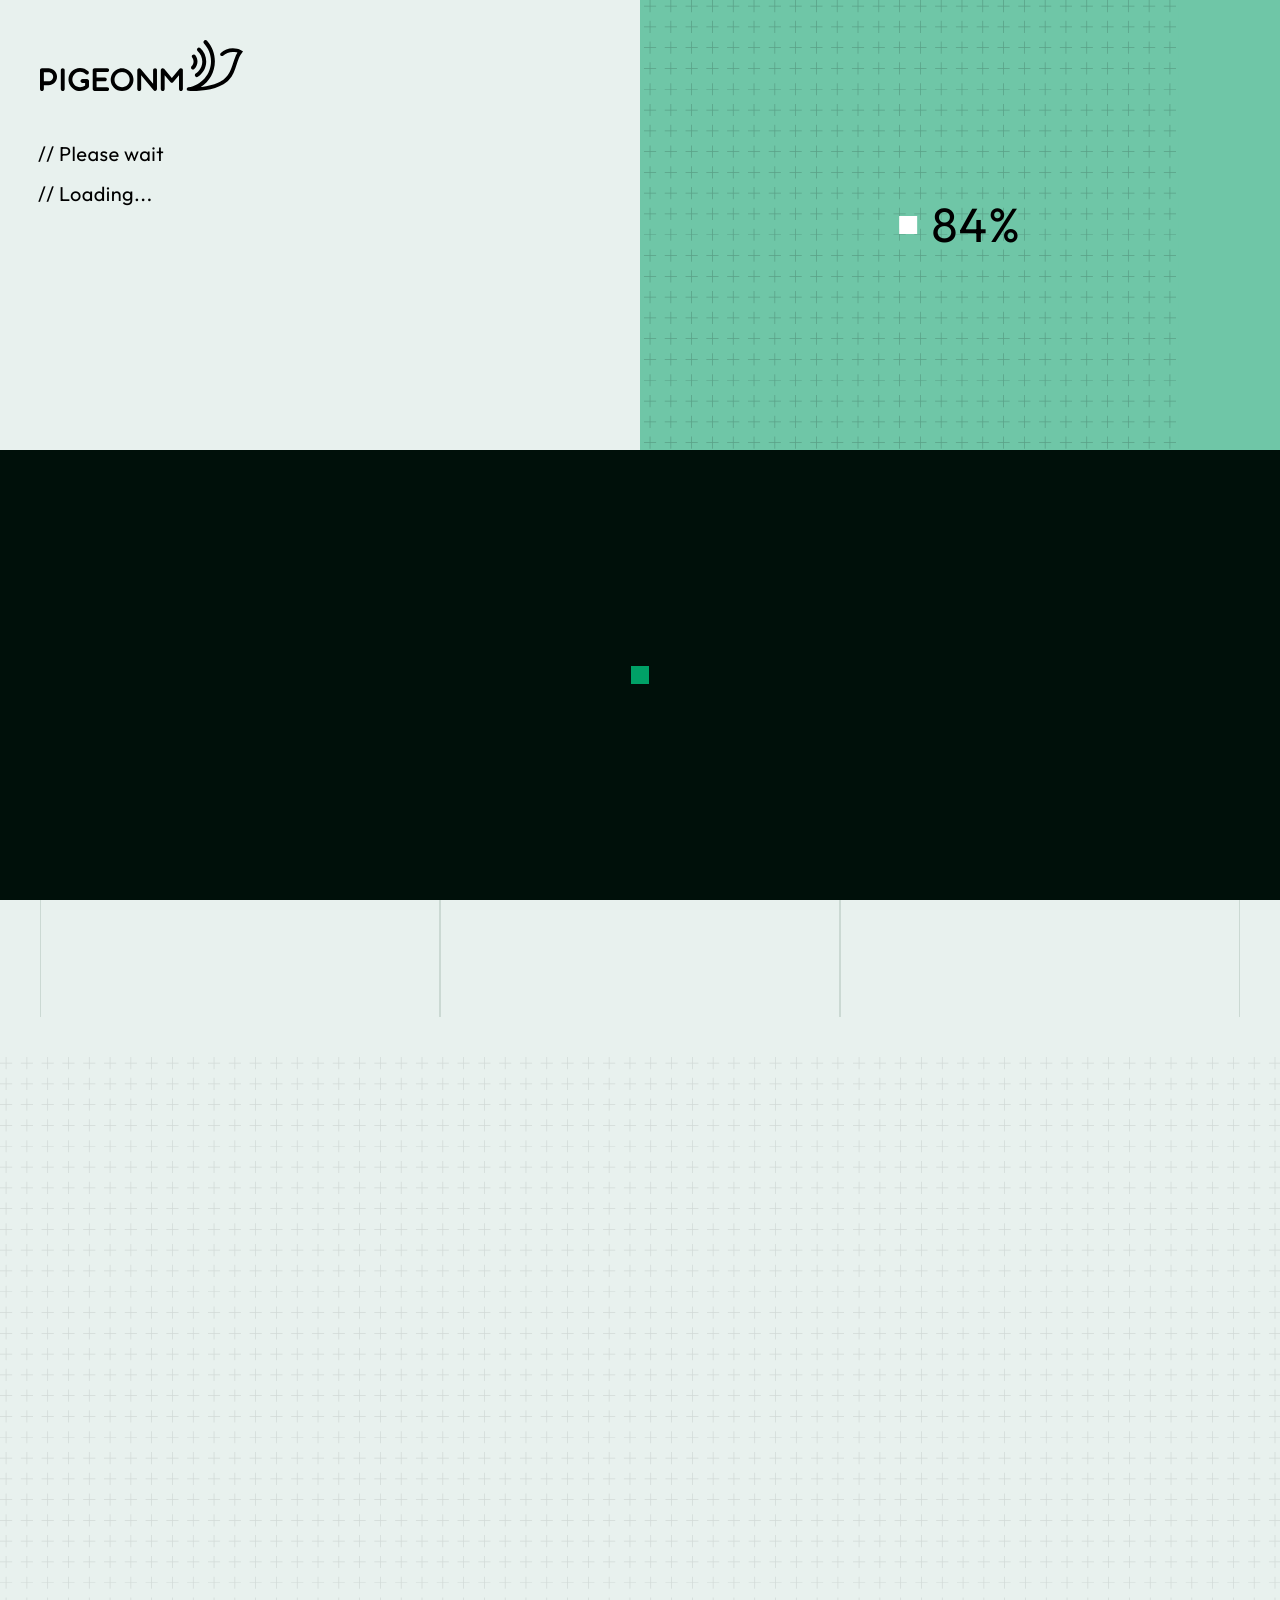
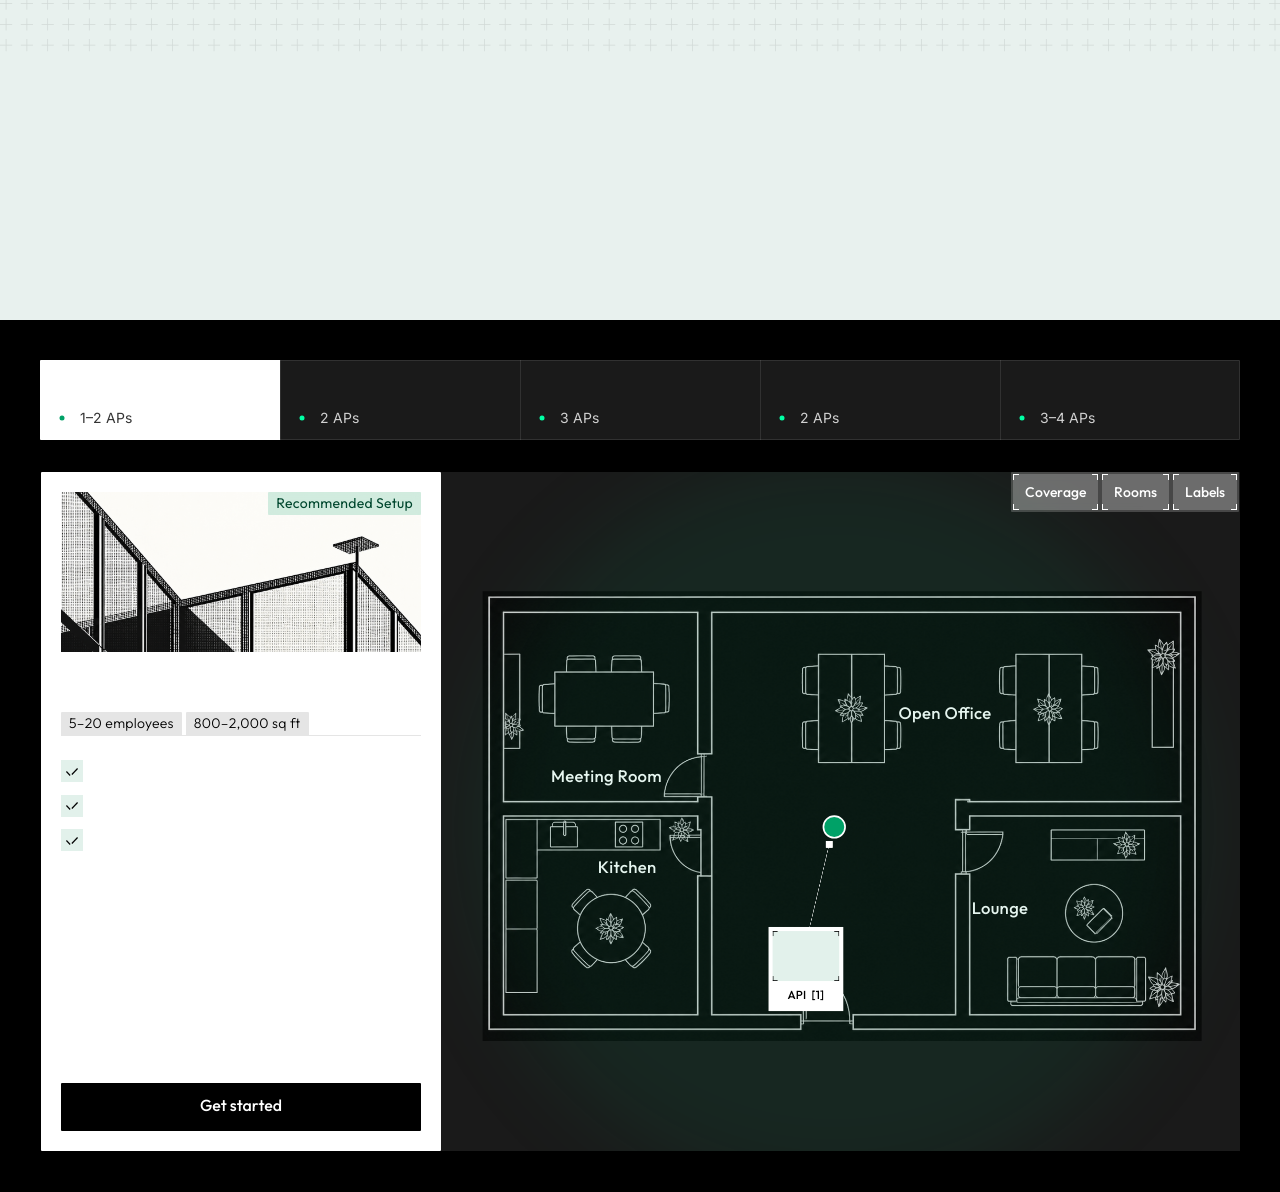
==== commit fd6b1b4b: "Smoother loader, no headline highlight, livelier hero - Loader: progress follows a damped time curve" ====
--- a/index.html
+++ b/index.html
@@ -15,18 +15,18 @@
   </script>
   <link rel="preload" href="assets/fonts/outfit-latin.woff2" as="font" type="font/woff2" crossorigin>
   <link rel="preload" href="assets/fonts/inter-latin.woff2" as="font" type="font/woff2" crossorigin>
-  <link rel="stylesheet" href="css/styles.css?v=loader2">
+  <link rel="stylesheet" href="css/styles.css?v=loader4">
 </head>
 <body>
 <!-- ============ LOADER (only with animations enabled) ============ -->
 <div class="loader" aria-hidden="true">
   <div class="loader__intro">
-    <img class="loader__logo" src="assets/loader/logo-pigeonm-black.svg" alt="">
+    <img class="loader__logo" decoding="async" src="assets/loader/logo-pigeonm-black.svg" alt="">
     <p class="loader__line" style="top:143px">// Please wait</p>
     <p class="loader__line" style="top:183px">// Loading...</p>
   </div>
   <div class="loader__signal">
-    <img class="loader__rings" src="assets/loader/coverage-rings-glow.svg" alt="">
+    <img class="loader__rings" decoding="async" src="assets/loader/coverage-rings-glow.svg" alt="">
     <svg class="loader__rings loader__waves" viewBox="0 0 2002 2002">
       <circle cx="1001.27" cy="1001.69" r="476.544"/>
       <circle cx="1001.27" cy="1001.69" r="476.544"/>
@@ -38,6 +38,7 @@
   </div>
   <div class="loader__panel">
     <div class="loader__pattern"><i></i><i></i><i></i><i></i></div>
+    <div class="loader__cover"></div>
     <div class="loader__status">
       <span class="loader__square"></span>
       <span class="loader__value">0%</span>
@@ -50,23 +51,23 @@
   <!-- ============ 1. HERO ============ -->
   <section class="hero" aria-label="Hero">
     <div class="hero__bg" aria-hidden="true">
-      <img src="assets/images/hero-bg-1.png" alt="">
-      <img class="hero__frame" src="assets/images/hero-bg-2.png" alt="">
+      <img decoding="async" src="assets/images/hero-bg-1.png" alt="">
+      <img class="hero__frame" decoding="async" src="assets/images/hero-bg-2.png" alt="">
     </div>
 
     <!-- decorative grid lines -->
-    <img class="vline" src="assets/decor/line-vertical-683.svg" alt="" style="left:calc(100% - 382px);top:0;width:683px" aria-hidden="true">
-    <img class="vline" src="assets/decor/line-vertical-683.svg" alt="" style="left:41px;top:0;width:683px" aria-hidden="true">
-    <img class="hline" src="assets/decor/line-header-1440.svg" alt="" style="left:0;top:64px;width:100%" aria-hidden="true">
-    <img class="hline" src="assets/decor/line-hero-993.svg" alt="" style="left:44px;top:624px;width:calc(100% - 447px)" aria-hidden="true">
-    <img class="hline" src="assets/decor/line-hero-403.svg" alt="" style="right:0;top:624px;width:403px" aria-hidden="true">
+    <img class="vline" decoding="async" src="assets/decor/line-vertical-683.svg" alt="" style="left:calc(100% - 382px);top:0;width:683px" aria-hidden="true">
+    <img class="vline" decoding="async" src="assets/decor/line-vertical-683.svg" alt="" style="left:41px;top:0;width:683px" aria-hidden="true">
+    <img class="hline" decoding="async" src="assets/decor/line-header-1440.svg" alt="" style="left:0;top:64px;width:100%" aria-hidden="true">
+    <img class="hline" decoding="async" src="assets/decor/line-hero-993.svg" alt="" style="left:44px;top:624px;width:calc(100% - 447px)" aria-hidden="true">
+    <img class="hline" decoding="async" src="assets/decor/line-hero-403.svg" alt="" style="right:0;top:624px;width:403px" aria-hidden="true">
     <span class="hero__dot" style="left:calc(100% - 386px);width:7px" aria-hidden="true"></span>
     <span class="hero__dot" style="left:40px;width:4px" aria-hidden="true"></span>
 
     <header class="header">
       <div class="header__left">
         <a class="brand" href="#" aria-label="PigeonM">
-          <span class="brand__logo"><img src="assets/icons/logo-pigeonm.svg" alt="PigeonM"></span>
+          <span class="brand__logo"><img decoding="async" src="assets/icons/logo-pigeonm.svg" alt="PigeonM"></span>
         </a>
         <nav class="segmented t-btn-14" aria-label="Audience">
           <a class="segmented__item is-active" href="#" aria-current="page">Business<span class="corners"><i></i><i></i><i></i><i></i></span></a>
@@ -77,12 +78,12 @@
       <div class="header__right">
         <button class="nav-btn nav-btn--about t-btn-14" type="button" aria-haspopup="true" aria-expanded="false">
           About
-          <span class="icon-16 icon-chevron"><img src="assets/icons/chevron-down.svg" alt=""></span>
+          <span class="icon-16 icon-chevron"><img decoding="async" src="assets/icons/chevron-down.svg" alt=""></span>
         </button>
         <a class="nav-btn t-btn-14" href="#">Security report</a>
         <a class="nav-btn t-btn-14" href="#">Contact</a>
         <button class="nav-btn nav-btn--icon" type="button" aria-label="Search">
-          <span class="icon-search"><img src="assets/icons/search.svg" alt=""></span>
+          <span class="icon-search"><img decoding="async" src="assets/icons/search.svg" alt=""></span>
         </button>
         <a class="btn-white t-btn-14m" href="#">Get started</a>
       </div>
@@ -90,49 +91,48 @@
 
     <div class="hero__content">
       <div class="hero__inner">
-        <span class="hero__highlight" aria-hidden="true"></span>
         <h1 class="hero__title">Business WiFi that covers every corn<span class="ghost">er of your operation</span></h1>
-        <img class="vline hero__caret" src="assets/decor/line-cursor-65.svg" alt="" style="left:311px;top:73px;width:65px" aria-hidden="true">
+        <img class="vline hero__caret" decoding="async" src="assets/decor/line-cursor-65.svg" alt="" style="left:311px;top:73px;width:65px" aria-hidden="true">
         <p class="hero__lead" data-reveal>From offices and clinics to fleets, vessels and aircraft. We design, install and manage your network, sized to your space and fully supported.</p>
         <a class="btn-white btn-white--lg t-btn-16m" href="#" data-rise>Get started</a>
       </div>
     </div>
 
     <div class="trust">
-      <img class="trust__bg" src="assets/images/hero-logos-bg.png" alt="" aria-hidden="true">
+      <img class="trust__bg" decoding="async" src="assets/images/hero-logos-bg.png" alt="" aria-hidden="true">
       <div class="trust__row">
         <div class="trust__chip t-label-14l">
           <div class="trust__rating">
             <span>4.9</span>
-            <span class="trust__star"><img src="assets/icons/star.svg" alt="stars"></span>
+            <span class="trust__star"><img decoding="async" src="assets/icons/star.svg" alt="stars"></span>
           </div>
           <span>Trusted by businesses nationwide</span>
         </div>
       </div>
       <div class="logos" aria-label="Customers">
-        <div class="logo" style="width:62.459px;height:40.79px"><img src="assets/logos/jewel-osco.svg" alt="Jewel-Osco"></div>
-        <div class="logo" style="width:133.842px;height:25.494px"><img src="assets/logos/stop-and-shop.svg" alt="Stop &amp; Shop"></div>
-        <div class="logo" style="width:65.646px;height:25.494px"><img src="assets/logos/meijer.svg" alt="Meijer"></div>
+        <div class="logo" style="width:62.459px;height:40.79px"><img decoding="async" src="assets/logos/jewel-osco.svg" alt="Jewel-Osco"></div>
+        <div class="logo" style="width:133.842px;height:25.494px"><img decoding="async" src="assets/logos/stop-and-shop.svg" alt="Stop &amp; Shop"></div>
+        <div class="logo" style="width:65.646px;height:25.494px"><img decoding="async" src="assets/logos/meijer.svg" alt="Meijer"></div>
         <div class="logo logo--clip" style="width:72.02px;height:22.944px">
           <div class="logo__mask" style="left:0.3666px;top:0.2654px;width:71.262px;height:22.414px">
-            <img src="assets/logos/smiths.svg" alt="Smith's" style="left:0.26px;top:0.26px;width:70.7418px;height:21.8924px">
+            <img decoding="async" src="assets/logos/smiths.svg" alt="Smith's" style="left:0.26px;top:0.26px;width:70.7418px;height:21.8924px">
           </div>
         </div>
         <div class="logo logo--clip" style="width:127.468px;height:20.395px">
           <div class="logo__mask" style="left:0.601px;top:0.3552px;width:126.595px;height:19.682px">
-            <img src="assets/logos/albertsons.svg" alt="Albertsons" style="left:0.049px;top:0.122px;width:126.425px;height:19.5586px">
-          </div>
-        </div>
-        <div class="logo" style="width:88.59px;height:19.12px"><img src="assets/logos/foodsco.svg" alt="Foods Co"></div>
+            <img decoding="async" src="assets/logos/albertsons.svg" alt="Albertsons" style="left:0.049px;top:0.122px;width:126.425px;height:19.5586px">
+          </div>
+        </div>
+        <div class="logo" style="width:88.59px;height:19.12px"><img decoding="async" src="assets/logos/foodsco.svg" alt="Foods Co"></div>
         <div class="logo logo--clip" style="width:55.449px;height:26.768px">
           <div class="logo__mask" style="left:0.3992px;top:0.5247px;width:54.811px;height:25.719px">
-            <img src="assets/logos/rite-aid.svg" alt="Rite Aid" style="left:0px;top:0px;width:54.8114px;height:25.7192px">
-          </div>
-        </div>
-        <div class="logo" style="width:87.953px;height:33.142px"><img src="assets/logos/kroger.svg" alt="Kroger"></div>
+            <img decoding="async" src="assets/logos/rite-aid.svg" alt="Rite Aid" style="left:0px;top:0px;width:54.8114px;height:25.7192px">
+          </div>
+        </div>
+        <div class="logo" style="width:87.953px;height:33.142px"><img decoding="async" src="assets/logos/kroger.svg" alt="Kroger"></div>
         <div class="logo logo--clip" style="width:100.7px;height:24.219px">
           <div class="logo__mask" style="left:0.0705px;top:0.0751px;width:100.386px;height:24.07px">
-            <img src="assets/logos/walmart.svg" alt="Walmart" style="left:0px;top:0px;width:100.386px;height:24.07px">
+            <img decoding="async" src="assets/logos/walmart.svg" alt="Walmart" style="left:0px;top:0px;width:100.386px;height:24.07px">
           </div>
         </div>
       </div>
@@ -246,10 +246,10 @@
 
   <!-- ============ 3. SEGMENTS ============ -->
   <section class="segments" aria-label="Segments">
-    <img class="segments__grid" src="assets/decor/grid-union.svg" alt="" style="left:0" aria-hidden="true">
-    <img class="segments__grid" src="assets/decor/grid-union.svg" alt="" style="left:853px" aria-hidden="true">
-    <img class="segments__grid" src="assets/decor/grid-union.svg" alt="" style="left:1706px" aria-hidden="true">
-    <img class="segments__grid" src="assets/decor/grid-union.svg" alt="" style="left:2559px" aria-hidden="true">
+    <img class="segments__grid" decoding="async" src="assets/decor/grid-union.svg" alt="" style="left:0" aria-hidden="true">
+    <img class="segments__grid" decoding="async" src="assets/decor/grid-union.svg" alt="" style="left:853px" aria-hidden="true">
+    <img class="segments__grid" decoding="async" src="assets/decor/grid-union.svg" alt="" style="left:1706px" aria-hidden="true">
+    <img class="segments__grid" decoding="async" src="assets/decor/grid-union.svg" alt="" style="left:2559px" aria-hidden="true">
 
     <article class="segment">
       <div class="segment__text">
@@ -258,8 +258,8 @@
       </div>
       <div class="segment__media" style="--h:230px">
         <div class="segment__frame">
-          <img class="segment__noise" src="assets/images/card-noise.png" alt="">
-          <div class="segment__art"><img src="assets/images/segment-fixed-site.png" alt="Office building" style="left:0;top:14.4%;width:100%;height:104.67%"></div>
+          <img class="segment__noise" decoding="async" src="assets/images/card-noise.png" alt="">
+          <div class="segment__art"><img decoding="async" src="assets/images/segment-fixed-site.png" alt="Office building" style="left:0;top:14.4%;width:100%;height:104.67%"></div>
         </div>
       </div>
     </article>
@@ -270,8 +270,8 @@
       </div>
       <div class="segment__media" style="--h:180px">
         <div class="segment__frame">
-          <img class="segment__noise" src="assets/images/card-noise.png" alt="">
-          <div class="segment__art"><img src="assets/images/segment-land-mobility.png" alt="Mountains" style="left:-43.17%;top:-14.17%;width:158.05%;height:211.39%"></div>
+          <img class="segment__noise" decoding="async" src="assets/images/card-noise.png" alt="">
+          <div class="segment__art"><img decoding="async" src="assets/images/segment-land-mobility.png" alt="Mountains" style="left:-43.17%;top:-14.17%;width:158.05%;height:211.39%"></div>
         </div>
       </div>
     </article>
@@ -282,8 +282,8 @@
       </div>
       <div class="segment__media" style="--h:260px">
         <div class="segment__frame">
-          <img class="segment__noise" src="assets/images/card-noise.png" alt="">
-          <div class="segment__art"><img src="assets/images/segment-maritime.png" alt="Yacht" style="inset:0;width:100%;height:100%;object-position:bottom"></div>
+          <img class="segment__noise" decoding="async" src="assets/images/card-noise.png" alt="">
+          <div class="segment__art"><img decoding="async" src="assets/images/segment-maritime.png" alt="Yacht" style="inset:0;width:100%;height:100%;object-position:bottom"></div>
         </div>
       </div>
     </article>
@@ -294,8 +294,8 @@
       </div>
       <div class="segment__media" style="--h:360px">
         <div class="segment__frame">
-          <img class="segment__noise" src="assets/images/card-noise.png" alt="">
-          <div class="segment__art"><img src="assets/images/segment-aviation.png" alt="Airplane" style="left:-95.64%;top:4.67%;width:190.59%;height:90.66%"></div>
+          <img class="segment__noise" decoding="async" src="assets/images/card-noise.png" alt="">
+          <div class="segment__art"><img decoding="async" src="assets/images/segment-aviation.png" alt="Airplane" style="left:-95.64%;top:4.67%;width:190.59%;height:90.66%"></div>
         </div>
       </div>
     </article>
@@ -318,8 +318,8 @@
       <button class="tab is-active" role="tab" aria-selected="true" type="button">
         <span class="tab__title t-h20" data-reveal>Small Office</span>
         <span class="tab__meta">
-          <img class="ind-active" src="assets/icons/coverage-indicator-active.svg" alt="">
-          <img class="ind-default" src="assets/icons/coverage-indicator.svg" alt="">
+          <img class="ind-active" decoding="async" src="assets/icons/coverage-indicator-active.svg" alt="">
+          <img class="ind-default" decoding="async" src="assets/icons/coverage-indicator.svg" alt="">
           <svg class="ind-pulse" viewBox="0 0 20 20" aria-hidden="true"><circle class="ind-pulse__wave" cx="10" cy="10" r="9.75"/><circle class="ind-pulse__wave" cx="10" cy="10" r="9.75"/><circle class="ind-pulse__dot" cx="10" cy="10" r="2.5"/></svg>
           <span class="tab__count">1–2 APs</span>
         </span>
@@ -327,8 +327,8 @@
       <button class="tab" role="tab" aria-selected="false" type="button">
         <span class="tab__title t-h20" data-reveal>Retail Showroom</span>
         <span class="tab__meta">
-          <img class="ind-active" src="assets/icons/coverage-indicator-active.svg" alt="">
-          <img class="ind-default" src="assets/icons/coverage-indicator.svg" alt="">
+          <img class="ind-active" decoding="async" src="assets/icons/coverage-indicator-active.svg" alt="">
+          <img class="ind-default" decoding="async" src="assets/icons/coverage-indicator.svg" alt="">
           <svg class="ind-pulse" viewBox="0 0 20 20" aria-hidden="true"><circle class="ind-pulse__wave" cx="10" cy="10" r="9.75"/><circle class="ind-pulse__wave" cx="10" cy="10" r="9.75"/><circle class="ind-pulse__dot" cx="10" cy="10" r="2.5"/></svg>
           <span class="tab__count">2 APs</span>
         </span>
@@ -336,8 +336,8 @@
       <button class="tab" role="tab" aria-selected="false" type="button">
         <span class="tab__title t-h20" data-reveal>Medical Clinic</span>
         <span class="tab__meta">
-          <img class="ind-active" src="assets/icons/coverage-indicator-active.svg" alt="">
-          <img class="ind-default" src="assets/icons/coverage-indicator.svg" alt="">
+          <img class="ind-active" decoding="async" src="assets/icons/coverage-indicator-active.svg" alt="">
+          <img class="ind-default" decoding="async" src="assets/icons/coverage-indicator.svg" alt="">
           <svg class="ind-pulse" viewBox="0 0 20 20" aria-hidden="true"><circle class="ind-pulse__wave" cx="10" cy="10" r="9.75"/><circle class="ind-pulse__wave" cx="10" cy="10" r="9.75"/><circle class="ind-pulse__dot" cx="10" cy="10" r="2.5"/></svg>
           <span class="tab__count">3 APs</span>
         </span>
@@ -345,8 +345,8 @@
       <button class="tab" role="tab" aria-selected="false" type="button">
         <span class="tab__title t-h20" data-reveal>Restaurant</span>
         <span class="tab__meta">
-          <img class="ind-active" src="assets/icons/coverage-indicator-active.svg" alt="">
-          <img class="ind-default" src="assets/icons/coverage-indicator.svg" alt="">
+          <img class="ind-active" decoding="async" src="assets/icons/coverage-indicator-active.svg" alt="">
+          <img class="ind-default" decoding="async" src="assets/icons/coverage-indicator.svg" alt="">
           <svg class="ind-pulse" viewBox="0 0 20 20" aria-hidden="true"><circle class="ind-pulse__wave" cx="10" cy="10" r="9.75"/><circle class="ind-pulse__wave" cx="10" cy="10" r="9.75"/><circle class="ind-pulse__dot" cx="10" cy="10" r="2.5"/></svg>
           <span class="tab__count">2 APs</span>
         </span>
@@ -354,8 +354,8 @@
       <button class="tab" role="tab" aria-selected="false" type="button">
         <span class="tab__title t-h20" data-reveal>Warehouse</span>
         <span class="tab__meta">
-          <img class="ind-active" src="assets/icons/coverage-indicator-active.svg" alt="">
-          <img class="ind-default" src="assets/icons/coverage-indicator.svg" alt="">
+          <img class="ind-active" decoding="async" src="assets/icons/coverage-indicator-active.svg" alt="">
+          <img class="ind-default" decoding="async" src="assets/icons/coverage-indicator.svg" alt="">
           <svg class="ind-pulse" viewBox="0 0 20 20" aria-hidden="true"><circle class="ind-pulse__wave" cx="10" cy="10" r="9.75"/><circle class="ind-pulse__wave" cx="10" cy="10" r="9.75"/><circle class="ind-pulse__dot" cx="10" cy="10" r="2.5"/></svg>
           <span class="tab__count">3–4 APs</span>
         </span>
@@ -365,7 +365,7 @@
     <div class="stage">
       <aside class="setup">
         <div class="setup__image">
-          <img src="assets/images/office-setup.png" alt="Office access point">
+          <img decoding="async" src="assets/images/office-setup.png" alt="Office access point">
           <span class="setup__badge t-label-14">Recommended Setup</span>
         </div>
         <div class="setup__body">
@@ -378,15 +378,15 @@
           </div>
           <ul class="setup__features">
             <li class="setup__feature">
-              <span class="feature-icon"><span class="icon-16 icon-check"><img src="assets/icons/check.svg" alt=""></span></span>
+              <span class="feature-icon"><span class="icon-16 icon-check"><img decoding="async" src="assets/icons/check.svg" alt=""></span></span>
               <p class="t-body-16" data-reveal>Open workspace with private office</p>
             </li>
             <li class="setup__feature">
-              <span class="feature-icon"><span class="icon-16 icon-check"><img src="assets/icons/check.svg" alt=""></span></span>
+              <span class="feature-icon"><span class="icon-16 icon-check"><img decoding="async" src="assets/icons/check.svg" alt=""></span></span>
               <p class="t-body-16" data-reveal>Dedicated meeting room</p>
             </li>
             <li class="setup__feature">
-              <span class="feature-icon"><span class="icon-16 icon-check"><img src="assets/icons/check.svg" alt=""></span></span>
+              <span class="feature-icon"><span class="icon-16 icon-check"><img decoding="async" src="assets/icons/check.svg" alt=""></span></span>
               <p class="t-body-16" data-reveal>Secure server room</p>
             </li>
           </ul>
@@ -396,7 +396,7 @@
 
       <div class="plan" data-plan>
         <div class="plan__canvas">
-          <div class="plan__image"><img src="assets/images/floor-plan.png" alt="Office floor plan"></div>
+          <div class="plan__image"><img decoding="async" src="assets/images/floor-plan.png" alt="Office floor plan"></div>
           <p class="plan__label" style="left:637px;top:446px">Lounge</p>
           <p class="plan__label" style="left:549px;top:212px">Open Office</p>
           <p class="plan__label" style="left:132px;top:287px">Meeting Room</p>
@@ -408,9 +408,9 @@
             <circle cx="541.13" cy="541.337" r="232.87"/>
             <circle cx="541.13" cy="541.337" r="232.87"/>
           </svg>
-          <img class="plan__rings plan__rings--static" src="assets/decor/coverage-rings.svg" alt="" aria-hidden="true">
-          <img class="plan__rings plan__rings--glow" src="assets/decor/coverage-rings-glow.svg" alt="" aria-hidden="true">
-          <div class="signal__line" aria-hidden="true"><div><img src="assets/decor/signal-line.svg" alt=""></div></div>
+          <img class="plan__rings plan__rings--static" decoding="async" src="assets/decor/coverage-rings.svg" alt="" aria-hidden="true">
+          <img class="plan__rings plan__rings--glow" decoding="async" src="assets/decor/coverage-rings-glow.svg" alt="" aria-hidden="true">
+          <div class="signal__line" aria-hidden="true"><div><img decoding="async" src="assets/decor/signal-line.svg" alt=""></div></div>
           <span class="signal__end" aria-hidden="true"></span>
           <div class="ap">
             <div class="ap__icon" aria-hidden="true">
@@ -458,6 +458,6 @@
   </section>
 
 </div>
-<script src="js/main.js?v=loader2"></script>
+<script src="js/main.js?v=loader4"></script>
 </body>
 </html>
--- a/css/styles.css
+++ b/css/styles.css
@@ -333,16 +333,6 @@
   position: relative;
   height: 360px;
 }
-.hero__highlight {
-  position: absolute;
-  left: 174px;
-  top: 82px;
-  width: 136px;
-  height: 46px;
-  background: var(--color-mint);
-  mix-blend-mode: hard-light;
-  opacity: 0.5;
-}
 .hero__title {
   position: absolute;
   top: 0;
@@ -981,33 +971,51 @@
   --ease-in-out: cubic-bezier(0.65, 0, 0.35, 1);
 }
 
-/* --- Hero background: camera move on the photo itself (zoom + pan), seamless loop --- */
+/* --- Hero background: the photo itself moves like footage. Zoom and drift run
+   on independent cycles, so the motion never repeats the same way and has no seam. --- */
 .anim .hero__frame {
-  transform-origin: 65% 50%;
-  animation: hero-camera 14s var(--ease-in-out) infinite alternate;
+  transform-origin: 68% 50%;
+  scale: 1.12;
+  animation:
+    hero-zoom 9s var(--ease-in-out) infinite alternate,
+    hero-drift 13s var(--ease-in-out) infinite alternate;
   will-change: transform;
 }
-@keyframes hero-camera {
-  from { transform: scale(1) translate3d(0, 0, 0); }
-  to   { transform: scale(1.18) translate3d(-3.5%, -1.5%, 0); }
-}
-
-/* --- Hero title: caret with a trailing highlight paints the whole headline --- */
+@keyframes hero-zoom {
+  from { scale: 1.12; }
+  to   { scale: 1.32; }
+}
+@keyframes hero-drift {
+  from { translate: 3% 1.5%; }
+  to   { translate: -4% -2%; }
+}
+
+/* --- Hero title: a caret runs through the headline and paints it white --- */
 .anim .hero__title,
-.anim .hero__caret,
-.anim .hero__highlight { visibility: hidden; }
+.anim .hero__caret { visibility: hidden; }
 .anim .hero__inner.is-typing .hero__title,
-.anim .hero__inner.is-typing .hero__caret,
-.anim .hero__inner.is-typing .hero__highlight { visibility: visible; }
+.anim .hero__inner.is-typing .hero__caret { visibility: visible; }
 .anim .hero__title { opacity: 0; transition: opacity 0.5s var(--ease-out); }
 .anim .hero__inner.is-typing .hero__title { opacity: 1; }
 .hero__title .ch { color: var(--white-40); }
 .hero__title .ch.on { color: var(--color-white); }
-.anim .hero__highlight { width: 0; }
-.hero__highlight.is-moving { transition: left 0.06s linear, width 0.06s linear; }
-.hero__highlight.is-closing { transition: left 0.3s var(--ease-out), width 0.3s var(--ease-out); }
 .hero__caret.blink { animation: caret-blink 1.06s steps(1) infinite; }
 @keyframes caret-blink { 50% { opacity: 0; } }
+
+/* Hero supporting text rises slower so the motion reads */
+.hero__lead .line__inner {
+  transition-duration: 1.5s;
+  transition-delay: calc(var(--d, 0ms) + var(--li, 0) * 180ms);
+}
+.anim .hero [data-rise] {
+  transform: translateY(24px);
+  transition-duration: 1.2s;
+}
+.anim .hero [data-rise].is-in { transform: none; }
+
+/* Access-point squares keep twinkling */
+.ap__grid i { transition: opacity 0.6s ease-in-out; }
+.ap__grid i.is-off { opacity: 0 !important; }
 
 /* --- Rise: element fades up --- */
 .anim [data-rise] {
@@ -1232,27 +1240,24 @@
   background: #00a167;
 }
 
-/* Top-right: green progress panel that grows to full screen */
+/* Top-right: green progress panel that grows to full screen.
+   The panel always covers the screen and is clipped to the visible block, so growing
+   it never re-lays out the pattern; the status label follows the block centre. */
 .loader__panel {
-  position: absolute;
-  top: 0;
-  right: 0;
-  width: 50%;
-  height: 50%;
+  --progress: 0;
+  position: absolute;
+  inset: 0;
   overflow: hidden;
   background: var(--color-mint);
-  transition: width 0.85s var(--ease-in-out), height 0.85s var(--ease-in-out);
-}
-.loader__panel.is-wide { width: 100%; }
-.loader__panel.is-full { height: 100%; }
-/* Cross pattern is anchored to the screen; revealed left to right with progress */
+  clip-path: inset(0 0 50% 50%);
+  transition: clip-path 0.9s var(--ease-in-out);
+}
+.loader__panel.is-wide { clip-path: inset(0 0 50% 0); }
+.loader__panel.is-full { clip-path: inset(0 0 0 0); }
+/* Cross pattern, anchored to the screen like in the storyboard */
 .loader__pattern {
   position: absolute;
-  top: 0;
-  right: 0;
-  width: 100vw;
-  height: 100vh;
-  clip-path: inset(0 50vw 0 0);
+  inset: 0;
 }
 .loader__pattern i {
   position: absolute;
@@ -1265,15 +1270,29 @@
 .loader__pattern i:nth-child(2) { top: 604px; }
 .loader__pattern i:nth-child(3) { top: 1208px; }
 .loader__pattern i:nth-child(4) { top: 1812px; }
+/* A plain green cover slides right with progress and uncovers the pattern */
+.loader__cover {
+  position: absolute;
+  top: 0;
+  bottom: 0;
+  left: 50%;
+  width: 50%;
+  background: var(--color-mint);
+  transform: translate3d(calc(var(--progress) * 100%), 0, 0);
+  will-change: transform;
+}
 .loader__status {
   position: absolute;
-  left: 50%;
-  top: 50%;
-  transform: translate(-50%, -50%);
+  left: 0;
+  top: 0;
   display: flex;
   align-items: center;
   gap: 14px;
-}
+  transform: translate(calc(75vw - 50%), calc(25vh - 50%));
+  transition: transform 0.9s var(--ease-in-out);
+}
+.loader__panel.is-wide .loader__status { transform: translate(calc(50vw - 50%), calc(25vh - 50%)); }
+.loader__panel.is-full .loader__status { transform: translate(calc(50vw - 50%), calc(50vh - 50%)); }
 .loader__square {
   width: 18px;
   height: 18px;
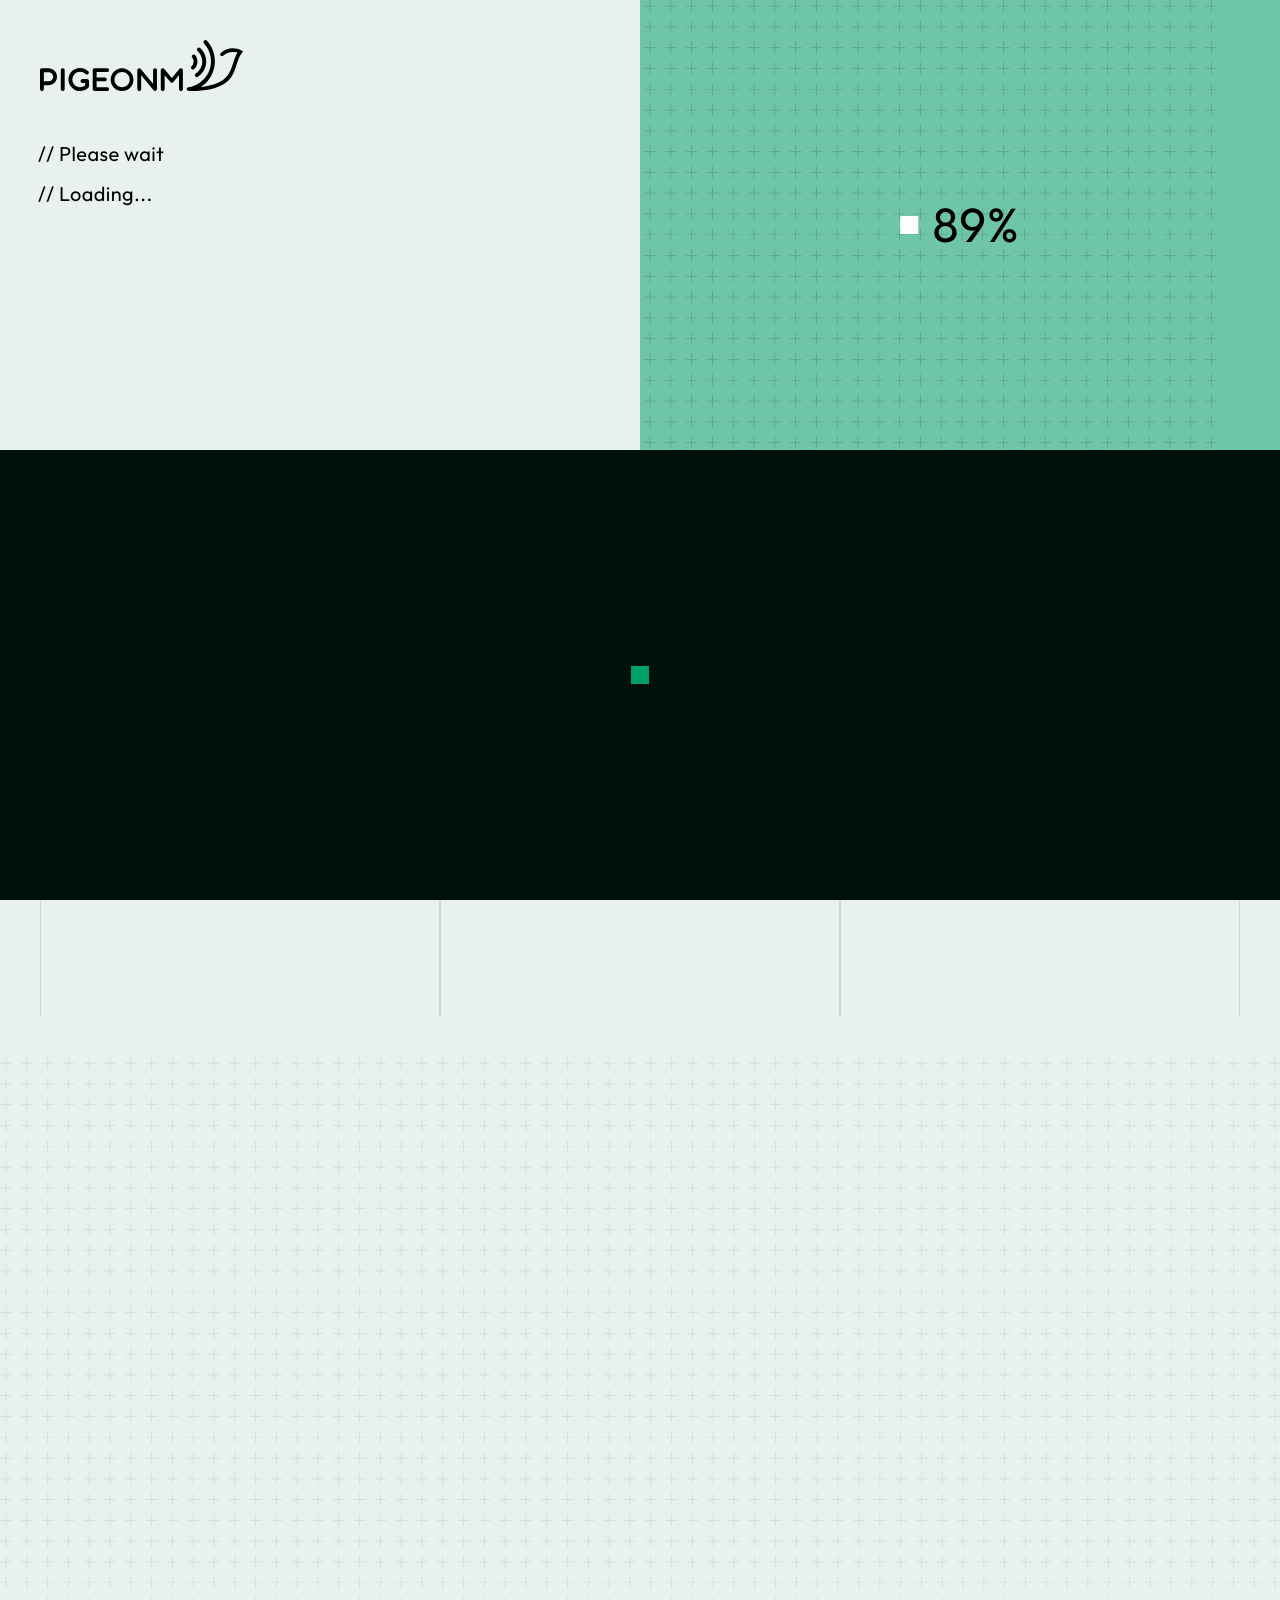
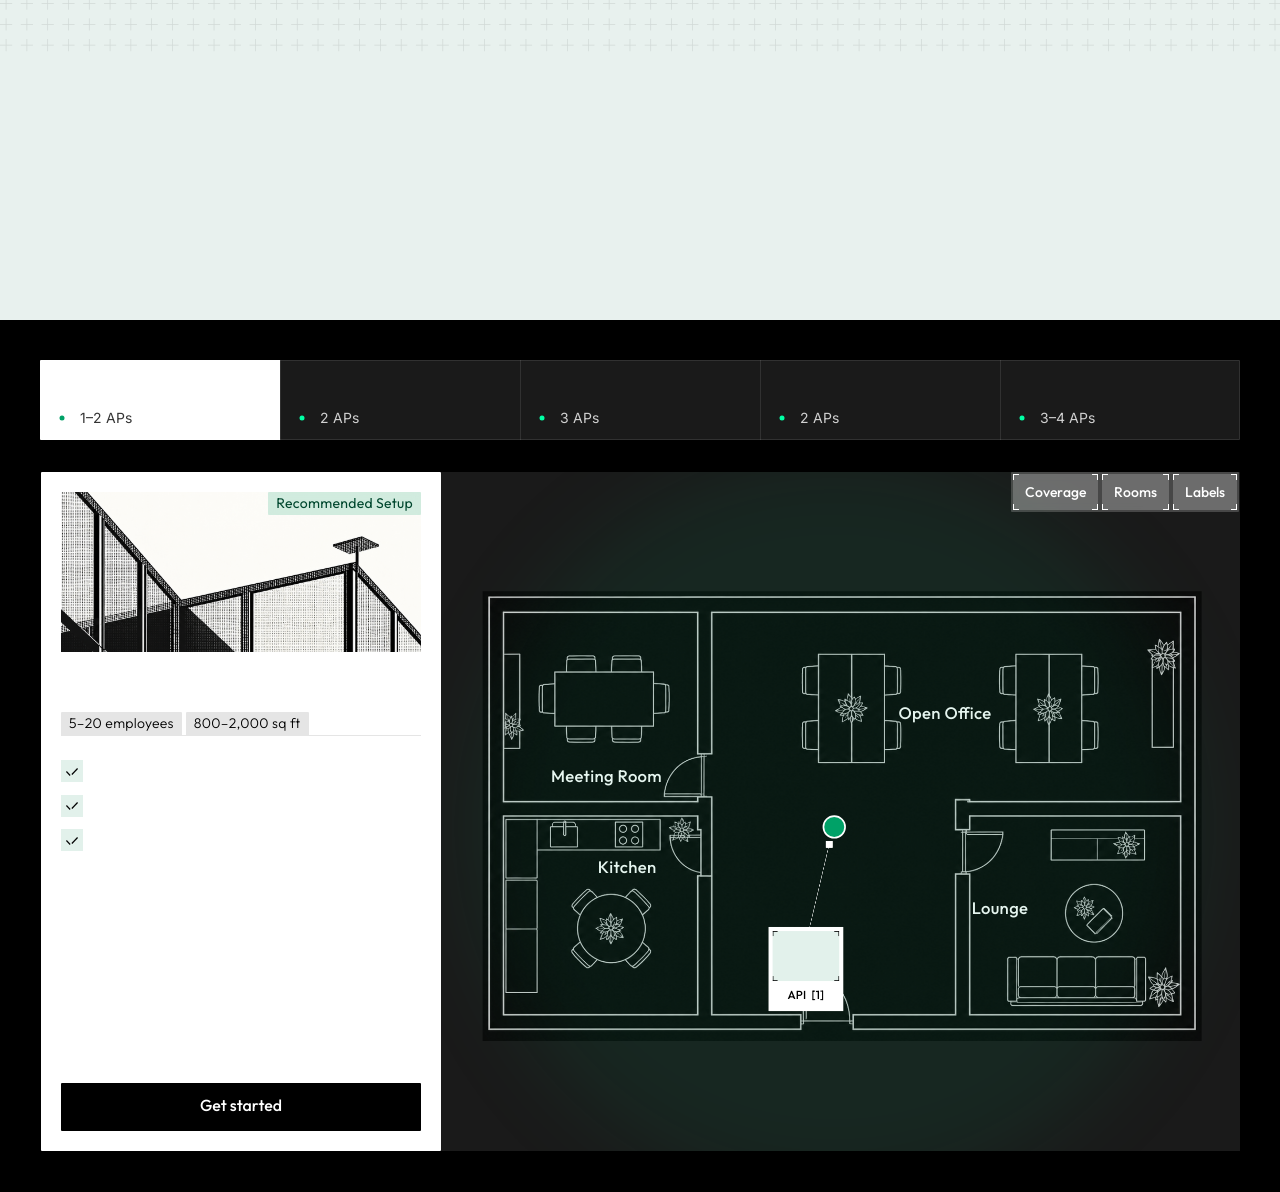
==== commit 84ba4f48: "Revert async image decoding Chrome defers decoding of off-screen async images, which left illustrati" ====
--- a/index.html
+++ b/index.html
@@ -15,18 +15,18 @@
   </script>
   <link rel="preload" href="assets/fonts/outfit-latin.woff2" as="font" type="font/woff2" crossorigin>
   <link rel="preload" href="assets/fonts/inter-latin.woff2" as="font" type="font/woff2" crossorigin>
-  <link rel="stylesheet" href="css/styles.css?v=loader4">
+  <link rel="stylesheet" href="css/styles.css?v=loader5">
 </head>
 <body>
 <!-- ============ LOADER (only with animations enabled) ============ -->
 <div class="loader" aria-hidden="true">
   <div class="loader__intro">
-    <img class="loader__logo" decoding="async" src="assets/loader/logo-pigeonm-black.svg" alt="">
+    <img class="loader__logo" src="assets/loader/logo-pigeonm-black.svg" alt="">
     <p class="loader__line" style="top:143px">// Please wait</p>
     <p class="loader__line" style="top:183px">// Loading...</p>
   </div>
   <div class="loader__signal">
-    <img class="loader__rings" decoding="async" src="assets/loader/coverage-rings-glow.svg" alt="">
+    <img class="loader__rings" src="assets/loader/coverage-rings-glow.svg" alt="">
     <svg class="loader__rings loader__waves" viewBox="0 0 2002 2002">
       <circle cx="1001.27" cy="1001.69" r="476.544"/>
       <circle cx="1001.27" cy="1001.69" r="476.544"/>
@@ -51,23 +51,23 @@
   <!-- ============ 1. HERO ============ -->
   <section class="hero" aria-label="Hero">
     <div class="hero__bg" aria-hidden="true">
-      <img decoding="async" src="assets/images/hero-bg-1.png" alt="">
-      <img class="hero__frame" decoding="async" src="assets/images/hero-bg-2.png" alt="">
+      <img src="assets/images/hero-bg-1.png" alt="">
+      <img class="hero__frame" src="assets/images/hero-bg-2.png" alt="">
     </div>
 
     <!-- decorative grid lines -->
-    <img class="vline" decoding="async" src="assets/decor/line-vertical-683.svg" alt="" style="left:calc(100% - 382px);top:0;width:683px" aria-hidden="true">
-    <img class="vline" decoding="async" src="assets/decor/line-vertical-683.svg" alt="" style="left:41px;top:0;width:683px" aria-hidden="true">
-    <img class="hline" decoding="async" src="assets/decor/line-header-1440.svg" alt="" style="left:0;top:64px;width:100%" aria-hidden="true">
-    <img class="hline" decoding="async" src="assets/decor/line-hero-993.svg" alt="" style="left:44px;top:624px;width:calc(100% - 447px)" aria-hidden="true">
-    <img class="hline" decoding="async" src="assets/decor/line-hero-403.svg" alt="" style="right:0;top:624px;width:403px" aria-hidden="true">
+    <img class="vline" src="assets/decor/line-vertical-683.svg" alt="" style="left:calc(100% - 382px);top:0;width:683px" aria-hidden="true">
+    <img class="vline" src="assets/decor/line-vertical-683.svg" alt="" style="left:41px;top:0;width:683px" aria-hidden="true">
+    <img class="hline" src="assets/decor/line-header-1440.svg" alt="" style="left:0;top:64px;width:100%" aria-hidden="true">
+    <img class="hline" src="assets/decor/line-hero-993.svg" alt="" style="left:44px;top:624px;width:calc(100% - 447px)" aria-hidden="true">
+    <img class="hline" src="assets/decor/line-hero-403.svg" alt="" style="right:0;top:624px;width:403px" aria-hidden="true">
     <span class="hero__dot" style="left:calc(100% - 386px);width:7px" aria-hidden="true"></span>
     <span class="hero__dot" style="left:40px;width:4px" aria-hidden="true"></span>
 
     <header class="header">
       <div class="header__left">
         <a class="brand" href="#" aria-label="PigeonM">
-          <span class="brand__logo"><img decoding="async" src="assets/icons/logo-pigeonm.svg" alt="PigeonM"></span>
+          <span class="brand__logo"><img src="assets/icons/logo-pigeonm.svg" alt="PigeonM"></span>
         </a>
         <nav class="segmented t-btn-14" aria-label="Audience">
           <a class="segmented__item is-active" href="#" aria-current="page">Business<span class="corners"><i></i><i></i><i></i><i></i></span></a>
@@ -78,12 +78,12 @@
       <div class="header__right">
         <button class="nav-btn nav-btn--about t-btn-14" type="button" aria-haspopup="true" aria-expanded="false">
           About
-          <span class="icon-16 icon-chevron"><img decoding="async" src="assets/icons/chevron-down.svg" alt=""></span>
+          <span class="icon-16 icon-chevron"><img src="assets/icons/chevron-down.svg" alt=""></span>
         </button>
         <a class="nav-btn t-btn-14" href="#">Security report</a>
         <a class="nav-btn t-btn-14" href="#">Contact</a>
         <button class="nav-btn nav-btn--icon" type="button" aria-label="Search">
-          <span class="icon-search"><img decoding="async" src="assets/icons/search.svg" alt=""></span>
+          <span class="icon-search"><img src="assets/icons/search.svg" alt=""></span>
         </button>
         <a class="btn-white t-btn-14m" href="#">Get started</a>
       </div>
@@ -92,47 +92,47 @@
     <div class="hero__content">
       <div class="hero__inner">
         <h1 class="hero__title">Business WiFi that covers every corn<span class="ghost">er of your operation</span></h1>
-        <img class="vline hero__caret" decoding="async" src="assets/decor/line-cursor-65.svg" alt="" style="left:311px;top:73px;width:65px" aria-hidden="true">
+        <img class="vline hero__caret" src="assets/decor/line-cursor-65.svg" alt="" style="left:311px;top:73px;width:65px" aria-hidden="true">
         <p class="hero__lead" data-reveal>From offices and clinics to fleets, vessels and aircraft. We design, install and manage your network, sized to your space and fully supported.</p>
         <a class="btn-white btn-white--lg t-btn-16m" href="#" data-rise>Get started</a>
       </div>
     </div>
 
     <div class="trust">
-      <img class="trust__bg" decoding="async" src="assets/images/hero-logos-bg.png" alt="" aria-hidden="true">
+      <img class="trust__bg" src="assets/images/hero-logos-bg.png" alt="" aria-hidden="true">
       <div class="trust__row">
         <div class="trust__chip t-label-14l">
           <div class="trust__rating">
             <span>4.9</span>
-            <span class="trust__star"><img decoding="async" src="assets/icons/star.svg" alt="stars"></span>
+            <span class="trust__star"><img src="assets/icons/star.svg" alt="stars"></span>
           </div>
           <span>Trusted by businesses nationwide</span>
         </div>
       </div>
       <div class="logos" aria-label="Customers">
-        <div class="logo" style="width:62.459px;height:40.79px"><img decoding="async" src="assets/logos/jewel-osco.svg" alt="Jewel-Osco"></div>
-        <div class="logo" style="width:133.842px;height:25.494px"><img decoding="async" src="assets/logos/stop-and-shop.svg" alt="Stop &amp; Shop"></div>
-        <div class="logo" style="width:65.646px;height:25.494px"><img decoding="async" src="assets/logos/meijer.svg" alt="Meijer"></div>
+        <div class="logo" style="width:62.459px;height:40.79px"><img src="assets/logos/jewel-osco.svg" alt="Jewel-Osco"></div>
+        <div class="logo" style="width:133.842px;height:25.494px"><img src="assets/logos/stop-and-shop.svg" alt="Stop &amp; Shop"></div>
+        <div class="logo" style="width:65.646px;height:25.494px"><img src="assets/logos/meijer.svg" alt="Meijer"></div>
         <div class="logo logo--clip" style="width:72.02px;height:22.944px">
           <div class="logo__mask" style="left:0.3666px;top:0.2654px;width:71.262px;height:22.414px">
-            <img decoding="async" src="assets/logos/smiths.svg" alt="Smith's" style="left:0.26px;top:0.26px;width:70.7418px;height:21.8924px">
+            <img src="assets/logos/smiths.svg" alt="Smith's" style="left:0.26px;top:0.26px;width:70.7418px;height:21.8924px">
           </div>
         </div>
         <div class="logo logo--clip" style="width:127.468px;height:20.395px">
           <div class="logo__mask" style="left:0.601px;top:0.3552px;width:126.595px;height:19.682px">
-            <img decoding="async" src="assets/logos/albertsons.svg" alt="Albertsons" style="left:0.049px;top:0.122px;width:126.425px;height:19.5586px">
-          </div>
-        </div>
-        <div class="logo" style="width:88.59px;height:19.12px"><img decoding="async" src="assets/logos/foodsco.svg" alt="Foods Co"></div>
+            <img src="assets/logos/albertsons.svg" alt="Albertsons" style="left:0.049px;top:0.122px;width:126.425px;height:19.5586px">
+          </div>
+        </div>
+        <div class="logo" style="width:88.59px;height:19.12px"><img src="assets/logos/foodsco.svg" alt="Foods Co"></div>
         <div class="logo logo--clip" style="width:55.449px;height:26.768px">
           <div class="logo__mask" style="left:0.3992px;top:0.5247px;width:54.811px;height:25.719px">
-            <img decoding="async" src="assets/logos/rite-aid.svg" alt="Rite Aid" style="left:0px;top:0px;width:54.8114px;height:25.7192px">
-          </div>
-        </div>
-        <div class="logo" style="width:87.953px;height:33.142px"><img decoding="async" src="assets/logos/kroger.svg" alt="Kroger"></div>
+            <img src="assets/logos/rite-aid.svg" alt="Rite Aid" style="left:0px;top:0px;width:54.8114px;height:25.7192px">
+          </div>
+        </div>
+        <div class="logo" style="width:87.953px;height:33.142px"><img src="assets/logos/kroger.svg" alt="Kroger"></div>
         <div class="logo logo--clip" style="width:100.7px;height:24.219px">
           <div class="logo__mask" style="left:0.0705px;top:0.0751px;width:100.386px;height:24.07px">
-            <img decoding="async" src="assets/logos/walmart.svg" alt="Walmart" style="left:0px;top:0px;width:100.386px;height:24.07px">
+            <img src="assets/logos/walmart.svg" alt="Walmart" style="left:0px;top:0px;width:100.386px;height:24.07px">
           </div>
         </div>
       </div>
@@ -246,10 +246,10 @@
 
   <!-- ============ 3. SEGMENTS ============ -->
   <section class="segments" aria-label="Segments">
-    <img class="segments__grid" decoding="async" src="assets/decor/grid-union.svg" alt="" style="left:0" aria-hidden="true">
-    <img class="segments__grid" decoding="async" src="assets/decor/grid-union.svg" alt="" style="left:853px" aria-hidden="true">
-    <img class="segments__grid" decoding="async" src="assets/decor/grid-union.svg" alt="" style="left:1706px" aria-hidden="true">
-    <img class="segments__grid" decoding="async" src="assets/decor/grid-union.svg" alt="" style="left:2559px" aria-hidden="true">
+    <img class="segments__grid" src="assets/decor/grid-union.svg" alt="" style="left:0" aria-hidden="true">
+    <img class="segments__grid" src="assets/decor/grid-union.svg" alt="" style="left:853px" aria-hidden="true">
+    <img class="segments__grid" src="assets/decor/grid-union.svg" alt="" style="left:1706px" aria-hidden="true">
+    <img class="segments__grid" src="assets/decor/grid-union.svg" alt="" style="left:2559px" aria-hidden="true">
 
     <article class="segment">
       <div class="segment__text">
@@ -258,8 +258,8 @@
       </div>
       <div class="segment__media" style="--h:230px">
         <div class="segment__frame">
-          <img class="segment__noise" decoding="async" src="assets/images/card-noise.png" alt="">
-          <div class="segment__art"><img decoding="async" src="assets/images/segment-fixed-site.png" alt="Office building" style="left:0;top:14.4%;width:100%;height:104.67%"></div>
+          <img class="segment__noise" src="assets/images/card-noise.png" alt="">
+          <div class="segment__art"><img src="assets/images/segment-fixed-site.png" alt="Office building" style="left:0;top:14.4%;width:100%;height:104.67%"></div>
         </div>
       </div>
     </article>
@@ -270,8 +270,8 @@
       </div>
       <div class="segment__media" style="--h:180px">
         <div class="segment__frame">
-          <img class="segment__noise" decoding="async" src="assets/images/card-noise.png" alt="">
-          <div class="segment__art"><img decoding="async" src="assets/images/segment-land-mobility.png" alt="Mountains" style="left:-43.17%;top:-14.17%;width:158.05%;height:211.39%"></div>
+          <img class="segment__noise" src="assets/images/card-noise.png" alt="">
+          <div class="segment__art"><img src="assets/images/segment-land-mobility.png" alt="Mountains" style="left:-43.17%;top:-14.17%;width:158.05%;height:211.39%"></div>
         </div>
       </div>
     </article>
@@ -282,8 +282,8 @@
       </div>
       <div class="segment__media" style="--h:260px">
         <div class="segment__frame">
-          <img class="segment__noise" decoding="async" src="assets/images/card-noise.png" alt="">
-          <div class="segment__art"><img decoding="async" src="assets/images/segment-maritime.png" alt="Yacht" style="inset:0;width:100%;height:100%;object-position:bottom"></div>
+          <img class="segment__noise" src="assets/images/card-noise.png" alt="">
+          <div class="segment__art"><img src="assets/images/segment-maritime.png" alt="Yacht" style="inset:0;width:100%;height:100%;object-position:bottom"></div>
         </div>
       </div>
     </article>
@@ -294,8 +294,8 @@
       </div>
       <div class="segment__media" style="--h:360px">
         <div class="segment__frame">
-          <img class="segment__noise" decoding="async" src="assets/images/card-noise.png" alt="">
-          <div class="segment__art"><img decoding="async" src="assets/images/segment-aviation.png" alt="Airplane" style="left:-95.64%;top:4.67%;width:190.59%;height:90.66%"></div>
+          <img class="segment__noise" src="assets/images/card-noise.png" alt="">
+          <div class="segment__art"><img src="assets/images/segment-aviation.png" alt="Airplane" style="left:-95.64%;top:4.67%;width:190.59%;height:90.66%"></div>
         </div>
       </div>
     </article>
@@ -318,8 +318,8 @@
       <button class="tab is-active" role="tab" aria-selected="true" type="button">
         <span class="tab__title t-h20" data-reveal>Small Office</span>
         <span class="tab__meta">
-          <img class="ind-active" decoding="async" src="assets/icons/coverage-indicator-active.svg" alt="">
-          <img class="ind-default" decoding="async" src="assets/icons/coverage-indicator.svg" alt="">
+          <img class="ind-active" src="assets/icons/coverage-indicator-active.svg" alt="">
+          <img class="ind-default" src="assets/icons/coverage-indicator.svg" alt="">
           <svg class="ind-pulse" viewBox="0 0 20 20" aria-hidden="true"><circle class="ind-pulse__wave" cx="10" cy="10" r="9.75"/><circle class="ind-pulse__wave" cx="10" cy="10" r="9.75"/><circle class="ind-pulse__dot" cx="10" cy="10" r="2.5"/></svg>
           <span class="tab__count">1–2 APs</span>
         </span>
@@ -327,8 +327,8 @@
       <button class="tab" role="tab" aria-selected="false" type="button">
         <span class="tab__title t-h20" data-reveal>Retail Showroom</span>
         <span class="tab__meta">
-          <img class="ind-active" decoding="async" src="assets/icons/coverage-indicator-active.svg" alt="">
-          <img class="ind-default" decoding="async" src="assets/icons/coverage-indicator.svg" alt="">
+          <img class="ind-active" src="assets/icons/coverage-indicator-active.svg" alt="">
+          <img class="ind-default" src="assets/icons/coverage-indicator.svg" alt="">
           <svg class="ind-pulse" viewBox="0 0 20 20" aria-hidden="true"><circle class="ind-pulse__wave" cx="10" cy="10" r="9.75"/><circle class="ind-pulse__wave" cx="10" cy="10" r="9.75"/><circle class="ind-pulse__dot" cx="10" cy="10" r="2.5"/></svg>
           <span class="tab__count">2 APs</span>
         </span>
@@ -336,8 +336,8 @@
       <button class="tab" role="tab" aria-selected="false" type="button">
         <span class="tab__title t-h20" data-reveal>Medical Clinic</span>
         <span class="tab__meta">
-          <img class="ind-active" decoding="async" src="assets/icons/coverage-indicator-active.svg" alt="">
-          <img class="ind-default" decoding="async" src="assets/icons/coverage-indicator.svg" alt="">
+          <img class="ind-active" src="assets/icons/coverage-indicator-active.svg" alt="">
+          <img class="ind-default" src="assets/icons/coverage-indicator.svg" alt="">
           <svg class="ind-pulse" viewBox="0 0 20 20" aria-hidden="true"><circle class="ind-pulse__wave" cx="10" cy="10" r="9.75"/><circle class="ind-pulse__wave" cx="10" cy="10" r="9.75"/><circle class="ind-pulse__dot" cx="10" cy="10" r="2.5"/></svg>
           <span class="tab__count">3 APs</span>
         </span>
@@ -345,8 +345,8 @@
       <button class="tab" role="tab" aria-selected="false" type="button">
         <span class="tab__title t-h20" data-reveal>Restaurant</span>
         <span class="tab__meta">
-          <img class="ind-active" decoding="async" src="assets/icons/coverage-indicator-active.svg" alt="">
-          <img class="ind-default" decoding="async" src="assets/icons/coverage-indicator.svg" alt="">
+          <img class="ind-active" src="assets/icons/coverage-indicator-active.svg" alt="">
+          <img class="ind-default" src="assets/icons/coverage-indicator.svg" alt="">
           <svg class="ind-pulse" viewBox="0 0 20 20" aria-hidden="true"><circle class="ind-pulse__wave" cx="10" cy="10" r="9.75"/><circle class="ind-pulse__wave" cx="10" cy="10" r="9.75"/><circle class="ind-pulse__dot" cx="10" cy="10" r="2.5"/></svg>
           <span class="tab__count">2 APs</span>
         </span>
@@ -354,8 +354,8 @@
       <button class="tab" role="tab" aria-selected="false" type="button">
         <span class="tab__title t-h20" data-reveal>Warehouse</span>
         <span class="tab__meta">
-          <img class="ind-active" decoding="async" src="assets/icons/coverage-indicator-active.svg" alt="">
-          <img class="ind-default" decoding="async" src="assets/icons/coverage-indicator.svg" alt="">
+          <img class="ind-active" src="assets/icons/coverage-indicator-active.svg" alt="">
+          <img class="ind-default" src="assets/icons/coverage-indicator.svg" alt="">
           <svg class="ind-pulse" viewBox="0 0 20 20" aria-hidden="true"><circle class="ind-pulse__wave" cx="10" cy="10" r="9.75"/><circle class="ind-pulse__wave" cx="10" cy="10" r="9.75"/><circle class="ind-pulse__dot" cx="10" cy="10" r="2.5"/></svg>
           <span class="tab__count">3–4 APs</span>
         </span>
@@ -365,7 +365,7 @@
     <div class="stage">
       <aside class="setup">
         <div class="setup__image">
-          <img decoding="async" src="assets/images/office-setup.png" alt="Office access point">
+          <img src="assets/images/office-setup.png" alt="Office access point">
           <span class="setup__badge t-label-14">Recommended Setup</span>
         </div>
         <div class="setup__body">
@@ -378,15 +378,15 @@
           </div>
           <ul class="setup__features">
             <li class="setup__feature">
-              <span class="feature-icon"><span class="icon-16 icon-check"><img decoding="async" src="assets/icons/check.svg" alt=""></span></span>
+              <span class="feature-icon"><span class="icon-16 icon-check"><img src="assets/icons/check.svg" alt=""></span></span>
               <p class="t-body-16" data-reveal>Open workspace with private office</p>
             </li>
             <li class="setup__feature">
-              <span class="feature-icon"><span class="icon-16 icon-check"><img decoding="async" src="assets/icons/check.svg" alt=""></span></span>
+              <span class="feature-icon"><span class="icon-16 icon-check"><img src="assets/icons/check.svg" alt=""></span></span>
               <p class="t-body-16" data-reveal>Dedicated meeting room</p>
             </li>
             <li class="setup__feature">
-              <span class="feature-icon"><span class="icon-16 icon-check"><img decoding="async" src="assets/icons/check.svg" alt=""></span></span>
+              <span class="feature-icon"><span class="icon-16 icon-check"><img src="assets/icons/check.svg" alt=""></span></span>
               <p class="t-body-16" data-reveal>Secure server room</p>
             </li>
           </ul>
@@ -396,7 +396,7 @@
 
       <div class="plan" data-plan>
         <div class="plan__canvas">
-          <div class="plan__image"><img decoding="async" src="assets/images/floor-plan.png" alt="Office floor plan"></div>
+          <div class="plan__image"><img src="assets/images/floor-plan.png" alt="Office floor plan"></div>
           <p class="plan__label" style="left:637px;top:446px">Lounge</p>
           <p class="plan__label" style="left:549px;top:212px">Open Office</p>
           <p class="plan__label" style="left:132px;top:287px">Meeting Room</p>
@@ -408,9 +408,9 @@
             <circle cx="541.13" cy="541.337" r="232.87"/>
             <circle cx="541.13" cy="541.337" r="232.87"/>
           </svg>
-          <img class="plan__rings plan__rings--static" decoding="async" src="assets/decor/coverage-rings.svg" alt="" aria-hidden="true">
-          <img class="plan__rings plan__rings--glow" decoding="async" src="assets/decor/coverage-rings-glow.svg" alt="" aria-hidden="true">
-          <div class="signal__line" aria-hidden="true"><div><img decoding="async" src="assets/decor/signal-line.svg" alt=""></div></div>
+          <img class="plan__rings plan__rings--static" src="assets/decor/coverage-rings.svg" alt="" aria-hidden="true">
+          <img class="plan__rings plan__rings--glow" src="assets/decor/coverage-rings-glow.svg" alt="" aria-hidden="true">
+          <div class="signal__line" aria-hidden="true"><div><img src="assets/decor/signal-line.svg" alt=""></div></div>
           <span class="signal__end" aria-hidden="true"></span>
           <div class="ap">
             <div class="ap__icon" aria-hidden="true">
@@ -458,6 +458,6 @@
   </section>
 
 </div>
-<script src="js/main.js?v=loader4"></script>
+<script src="js/main.js?v=loader5"></script>
 </body>
 </html>
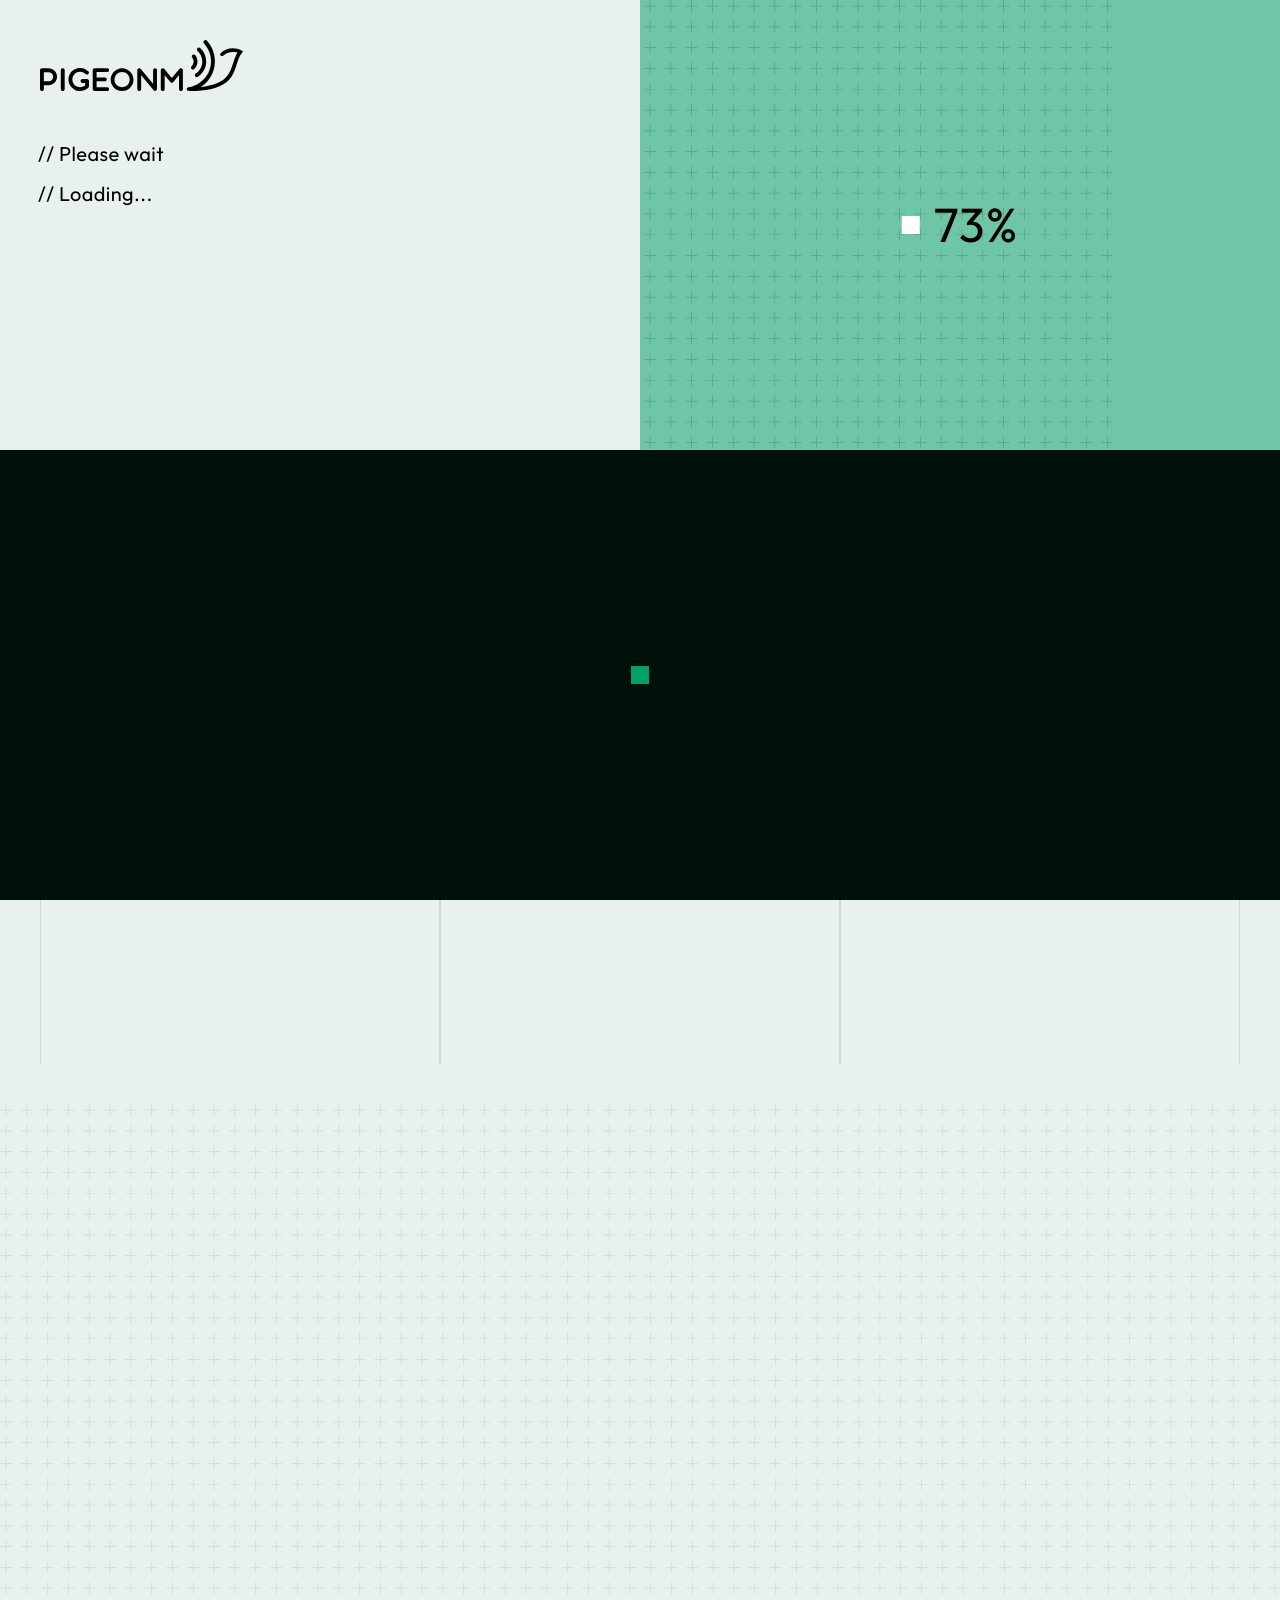
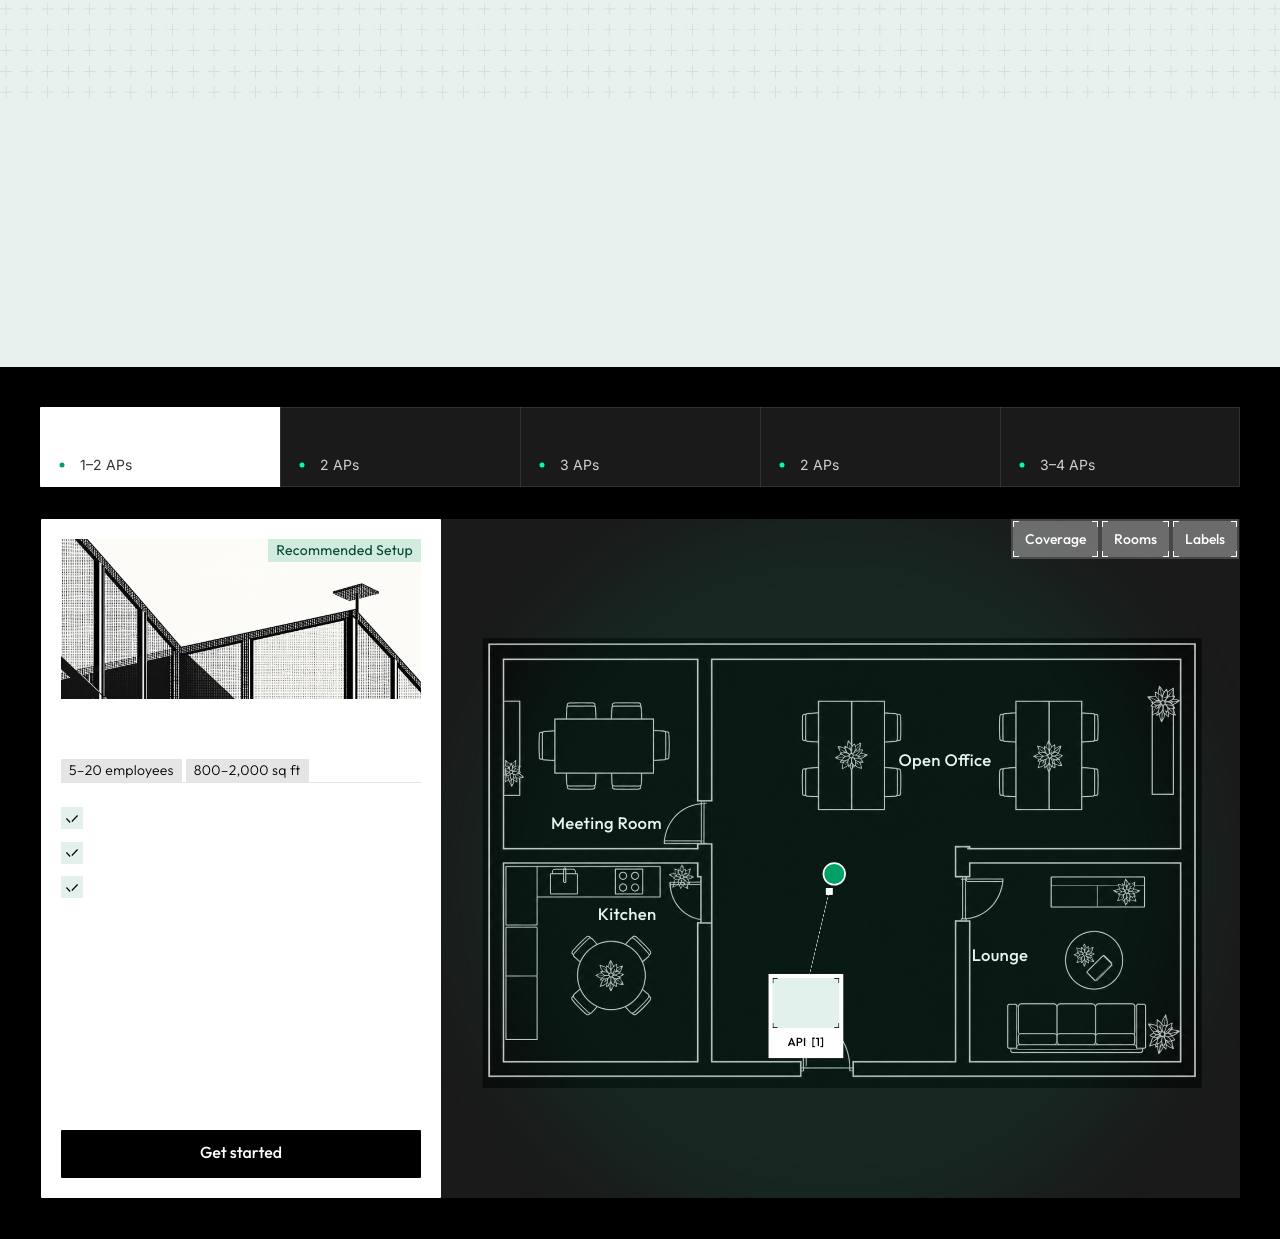
==== commit aae9d95a: "Make hero 820px tall and keep grid lines unbroken - Hero height 773 -> 820; headline block, trust ch" ====
--- a/index.html
+++ b/index.html
@@ -15,7 +15,7 @@
   </script>
   <link rel="preload" href="assets/fonts/outfit-latin.woff2" as="font" type="font/woff2" crossorigin>
   <link rel="preload" href="assets/fonts/inter-latin.woff2" as="font" type="font/woff2" crossorigin>
-  <link rel="stylesheet" href="css/styles.css?v=loader5">
+  <link rel="stylesheet" href="css/styles.css?v=hero820">
 </head>
 <body>
 <!-- ============ LOADER (only with animations enabled) ============ -->
@@ -56,11 +56,11 @@
     </div>
 
     <!-- decorative grid lines -->
-    <img class="vline" src="assets/decor/line-vertical-683.svg" alt="" style="left:calc(100% - 382px);top:0;width:683px" aria-hidden="true">
-    <img class="vline" src="assets/decor/line-vertical-683.svg" alt="" style="left:41px;top:0;width:683px" aria-hidden="true">
+    <img class="vline" src="assets/decor/line-vertical-683.svg" alt="" style="left:calc(100% - 382px);top:0;width:730px" aria-hidden="true">
+    <img class="vline" src="assets/decor/line-vertical-683.svg" alt="" style="left:41px;top:0;width:730px" aria-hidden="true">
     <img class="hline" src="assets/decor/line-header-1440.svg" alt="" style="left:0;top:64px;width:100%" aria-hidden="true">
-    <img class="hline" src="assets/decor/line-hero-993.svg" alt="" style="left:44px;top:624px;width:calc(100% - 447px)" aria-hidden="true">
-    <img class="hline" src="assets/decor/line-hero-403.svg" alt="" style="right:0;top:624px;width:403px" aria-hidden="true">
+    <img class="hline" src="assets/decor/line-hero-993.svg" alt="" style="left:44px;top:671px;width:calc(100% - 447px)" aria-hidden="true">
+    <img class="hline" src="assets/decor/line-hero-403.svg" alt="" style="right:0;top:671px;width:403px" aria-hidden="true">
     <span class="hero__dot" style="left:calc(100% - 386px);width:7px" aria-hidden="true"></span>
     <span class="hero__dot" style="left:40px;width:4px" aria-hidden="true"></span>
 
@@ -458,6 +458,6 @@
   </section>
 
 </div>
-<script src="js/main.js?v=loader5"></script>
+<script src="js/main.js?v=hero820"></script>
 </body>
 </html>
--- a/css/styles.css
+++ b/css/styles.css
@@ -166,7 +166,7 @@
    ============================================================ */
 .hero {
   position: relative;
-  height: 773px;
+  height: 820px;
   overflow: hidden;
   color: var(--color-white);
 }
@@ -190,7 +190,7 @@
 }
 .hero__dot {
   position: absolute;
-  top: 621px;
+  top: 668px;
   height: 7px;
   background: var(--color-white);
 }
@@ -280,8 +280,6 @@
   color: var(--color-white);
   white-space: nowrap;
   text-align: center;
-  backdrop-filter: blur(5px);
-  -webkit-backdrop-filter: blur(5px);
 }
 .nav-btn--about { padding: 0 12px; }
 .nav-btn--icon { width: 40px; }
@@ -324,7 +322,7 @@
 /* Hero content */
 .hero__content {
   position: absolute;
-  top: 184px;
+  top: 231px;
   left: 0;
   width: 100%;
   padding: 40px 60px;
@@ -368,7 +366,7 @@
 /* Hero trust bar + logo strip */
 .trust {
   position: absolute;
-  top: 652px;
+  top: 699px;
   left: 0;
   width: 100%;
   display: flex;
